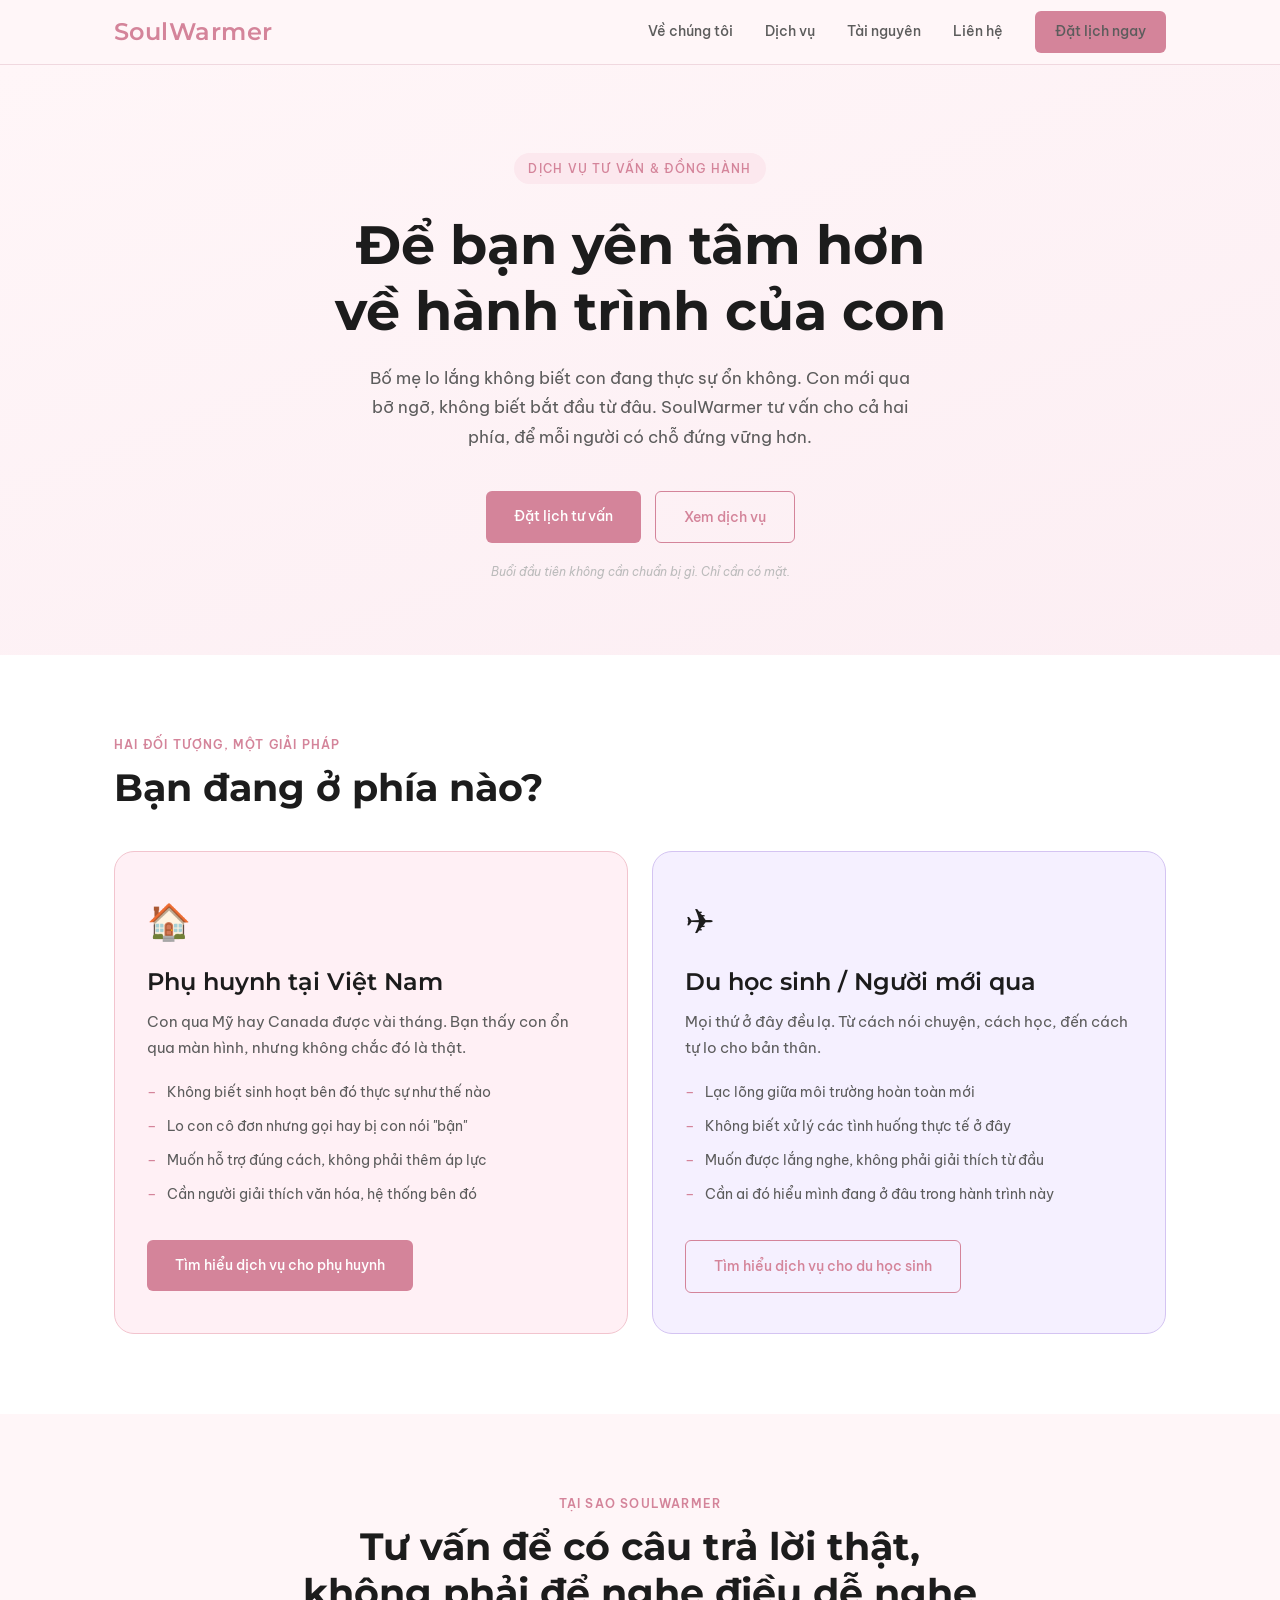
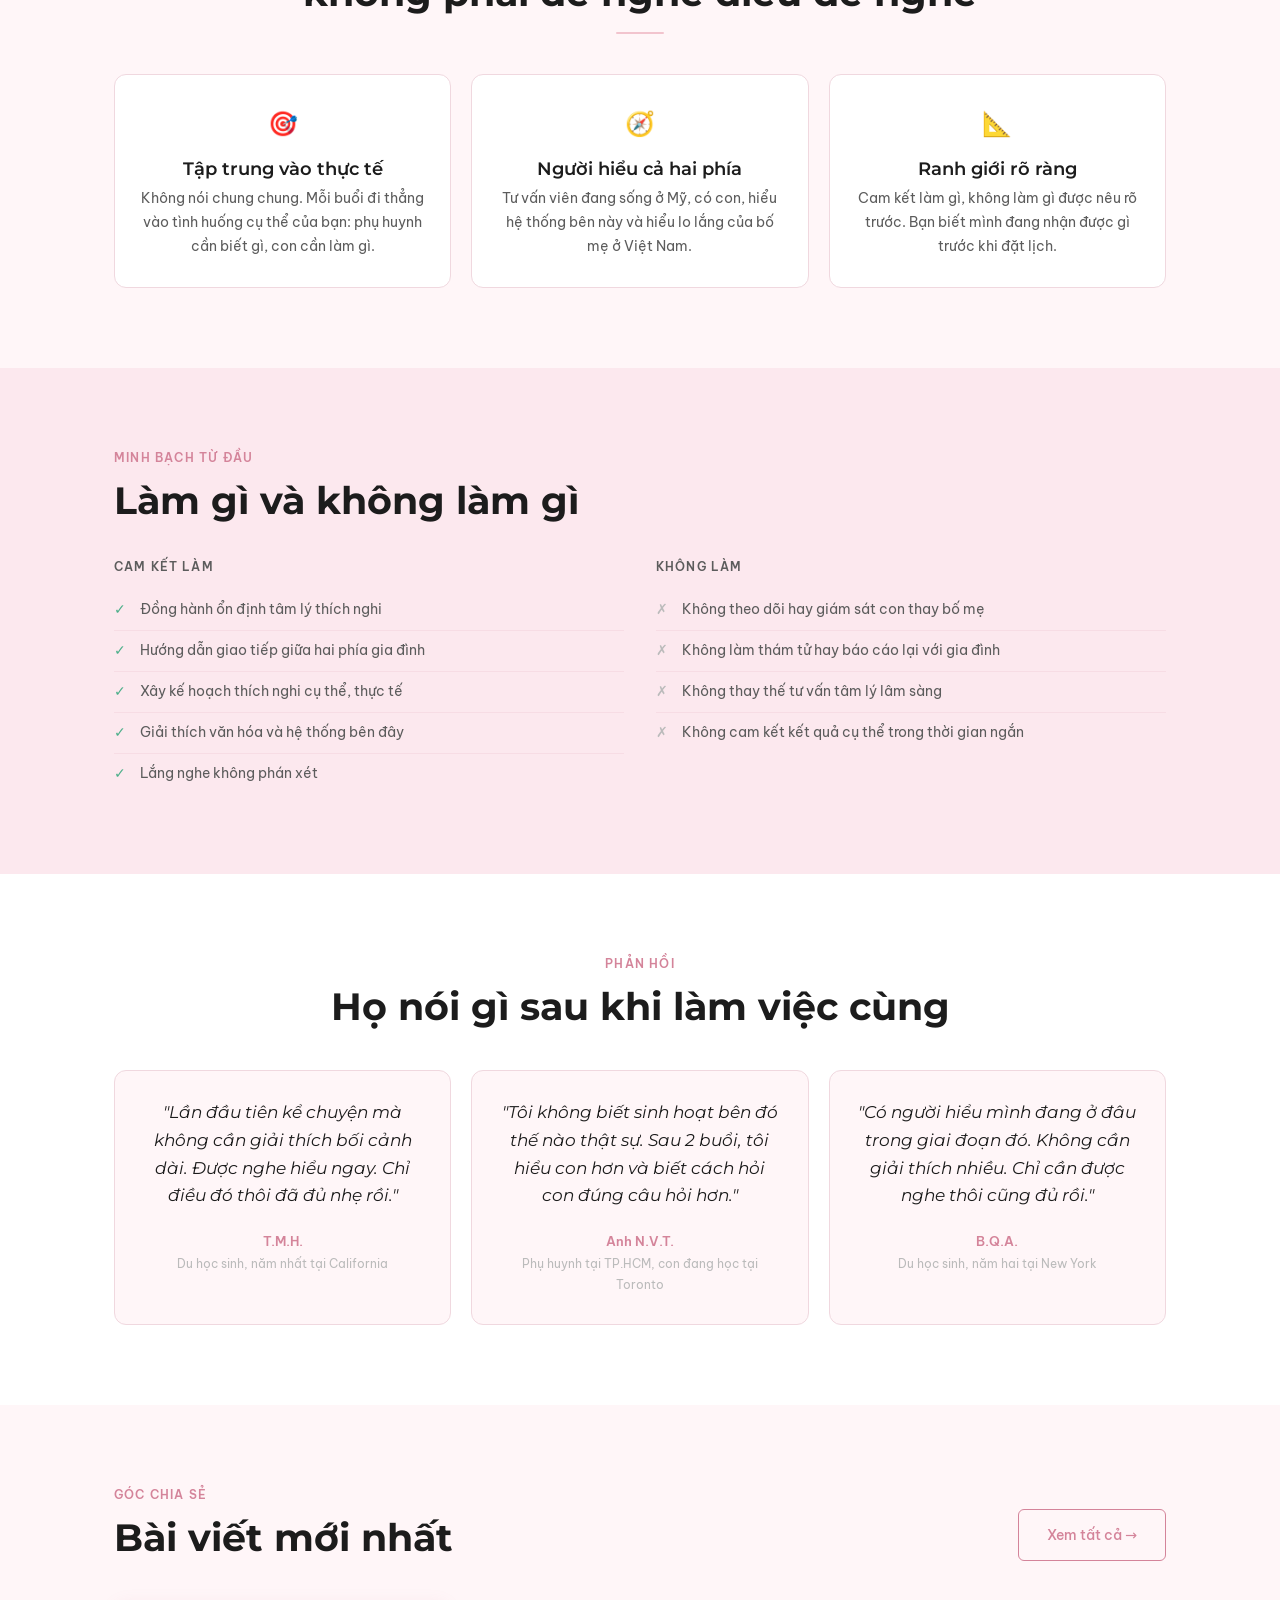
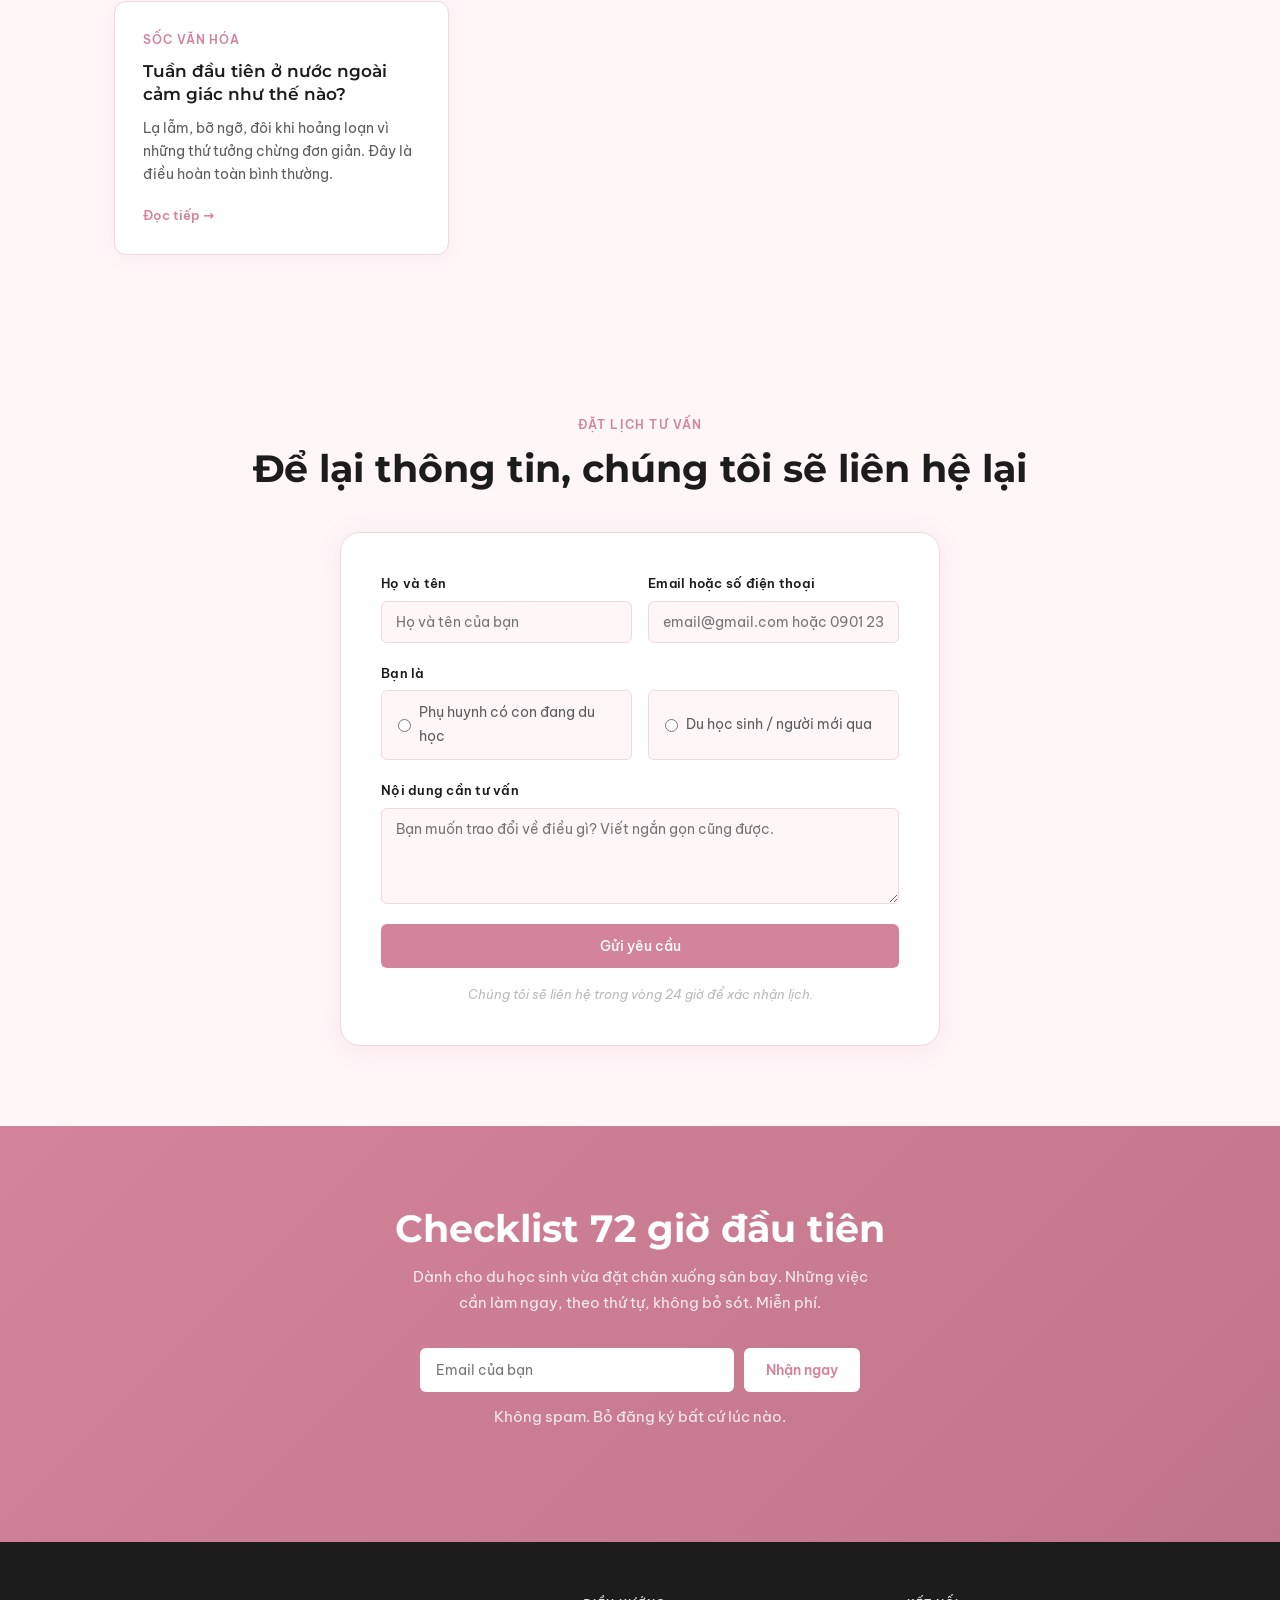
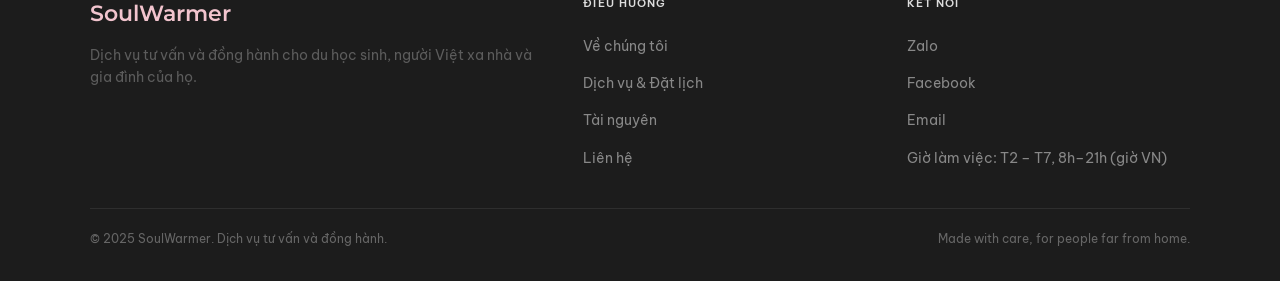
==== index.html @ 6554eed0 "Move latest posts section above booking form" ====
<!DOCTYPE html>
<html lang="vi">
<head>
  <meta charset="UTF-8" />
  <meta name="viewport" content="width=device-width, initial-scale=1.0" />
  <title>SoulWarmer — Góc bình yên cho người xa nhà</title>
  <meta name="description" content="Dịch vụ tư vấn và đồng hành dành cho du học sinh, người Việt xa nhà và gia đình của họ." />
  <link rel="preconnect" href="https://fonts.googleapis.com">
  <link rel="preconnect" href="https://fonts.gstatic.com" crossorigin>
  <link href="https://fonts.googleapis.com/css2?family=Be+Vietnam+Pro:ital,wght@0,400;0,500;0,600;1,400&family=Montserrat:wght@600;700&display=swap" rel="stylesheet">
  <link rel="stylesheet" href="css/style.css" />
  <script src="https://identity.netlify.com/v1/netlify-identity-widget.js"></script>
</head>
<body>

  <!-- ========== NAVIGATION ========== -->
  <header class="nav">
    <div class="nav-inner">
      <a href="index.html" class="nav-logo">SoulWarmer</a>
      <nav class="nav-links">
        <a href="pages/about.html">Về chúng tôi</a>
        <a href="pages/services.html">Dịch vụ</a>
        <a href="pages/content-hub.html">Tài nguyên</a>
        <a href="pages/contact.html">Liên hệ</a>
        <a href="pages/services.html" class="btn btn-primary">Đặt lịch ngay</a>
      </nav>
      <button class="nav-hamburger" id="hamburger" aria-label="Mở menu">
        <span></span><span></span><span></span>
      </button>
    </div>
    <nav class="nav-mobile" id="mobileMenu">
      <a href="pages/about.html">Về chúng tôi</a>
      <a href="pages/services.html">Dịch vụ</a>
      <a href="pages/content-hub.html">Tài nguyên</a>
      <a href="pages/contact.html">Liên hệ</a>
      <a href="pages/services.html" class="btn btn-primary" style="text-align:center">Đặt lịch ngay</a>
    </nav>
  </header>

  <!-- ========== HERO ========== -->
  <section class="hero">
    <span class="hero-tag">Dịch vụ tư vấn & đồng hành</span>
    <h1>Để bạn yên tâm hơn<br/>về hành trình của con</h1>
    <p class="hero-sub">
      Bố mẹ lo lắng không biết con đang thực sự ổn không. Con mới qua bỡ ngỡ, không biết bắt đầu từ đâu.
      SoulWarmer tư vấn cho cả hai phía, để mỗi người có chỗ đứng vững hơn.
    </p>
    <div class="hero-cta">
      <a href="#booking" class="btn btn-primary">Đặt lịch tư vấn</a>
      <a href="pages/services.html" class="btn btn-outline">Xem dịch vụ</a>
    </div>
    <p class="hero-note">Buổi đầu tiên không cần chuẩn bị gì. Chỉ cần có mặt.</p>
  </section>

  <!-- ========== TWO PATHS ========== -->
  <section class="two-paths">
    <div class="container">
      <p class="section-label">Hai đối tượng, một giải pháp</p>
      <h2>Bạn đang ở phía nào?</h2>
      <div class="two-paths-grid">

        <div class="path-card parent">
          <div class="path-icon">🏠</div>
          <h3>Phụ huynh tại Việt Nam</h3>
          <p class="path-desc">Con qua Mỹ hay Canada được vài tháng. Bạn thấy con ổn qua màn hình, nhưng không chắc đó là thật.</p>
          <ul>
            <li>Không biết sinh hoạt bên đó thực sự như thế nào</li>
            <li>Lo con cô đơn nhưng gọi hay bị con nói "bận"</li>
            <li>Muốn hỗ trợ đúng cách, không phải thêm áp lực</li>
            <li>Cần người giải thích văn hóa, hệ thống bên đó</li>
          </ul>
          <a href="pages/services.html?who=parent" class="btn btn-primary">Tìm hiểu dịch vụ cho phụ huynh</a>
        </div>

        <div class="path-card student">
          <div class="path-icon">✈️</div>
          <h3>Du học sinh / Người mới qua</h3>
          <p class="path-desc">Mọi thứ ở đây đều lạ. Từ cách nói chuyện, cách học, đến cách tự lo cho bản thân.</p>
          <ul>
            <li>Lạc lõng giữa môi trường hoàn toàn mới</li>
            <li>Không biết xử lý các tình huống thực tế ở đây</li>
            <li>Muốn được lắng nghe, không phải giải thích từ đầu</li>
            <li>Cần ai đó hiểu mình đang ở đâu trong hành trình này</li>
          </ul>
          <a href="pages/services.html?who=student" class="btn btn-outline">Tìm hiểu dịch vụ cho du học sinh</a>
        </div>

      </div>
    </div>
  </section>

  <!-- ========== WHY SOULWARMER ========== -->
  <section class="why">
    <div class="container section-center">
      <p class="section-label">Tại sao SoulWarmer</p>
      <h2>Tư vấn để có câu trả lời thật,<br/>không phải để nghe điều dễ nghe</h2>
      <div class="divider"></div>
      <div class="why-grid">
        <div class="why-item">
          <div class="why-item-icon">🎯</div>
          <h3>Tập trung vào thực tế</h3>
          <p>Không nói chung chung. Mỗi buổi đi thẳng vào tình huống cụ thể của bạn: phụ huynh cần biết gì, con cần làm gì.</p>
        </div>
        <div class="why-item">
          <div class="why-item-icon">🧭</div>
          <h3>Người hiểu cả hai phía</h3>
          <p>Tư vấn viên đang sống ở Mỹ, có con, hiểu hệ thống bên này và hiểu lo lắng của bố mẹ ở Việt Nam.</p>
        </div>
        <div class="why-item">
          <div class="why-item-icon">📐</div>
          <h3>Ranh giới rõ ràng</h3>
          <p>Cam kết làm gì, không làm gì được nêu rõ trước. Bạn biết mình đang nhận được gì trước khi đặt lịch.</p>
        </div>
      </div>
    </div>
  </section>

  <!-- ========== BOUNDARIES ========== -->
  <section class="boundaries">
    <div class="container">
      <p class="section-label">Minh bạch từ đầu</p>
      <h2>Làm gì và không làm gì</h2>
      <div class="boundaries-grid">
        <div class="boundary-col">
          <h4>Cam kết làm</h4>
          <ul class="boundary-list yes">
            <li>Đồng hành ổn định tâm lý thích nghi</li>
            <li>Hướng dẫn giao tiếp giữa hai phía gia đình</li>
            <li>Xây kế hoạch thích nghi cụ thể, thực tế</li>
            <li>Giải thích văn hóa và hệ thống bên đây</li>
            <li>Lắng nghe không phán xét</li>
          </ul>
        </div>
        <div class="boundary-col">
          <h4>Không làm</h4>
          <ul class="boundary-list no">
            <li>Không theo dõi hay giám sát con thay bố mẹ</li>
            <li>Không làm thám tử hay báo cáo lại với gia đình</li>
            <li>Không thay thế tư vấn tâm lý lâm sàng</li>
            <li>Không cam kết kết quả cụ thể trong thời gian ngắn</li>
          </ul>
        </div>
      </div>
    </div>
  </section>

  <!-- ========== TESTIMONIALS ========== -->
  <section class="testimonials">
    <div class="container section-center">
      <p class="section-label">Phản hồi</p>
      <h2>Họ nói gì sau khi làm việc cùng</h2>
      <div class="testimonials-grid">

        <div class="testimonial-card">
          <p class="testimonial-quote">"Lần đầu tiên kể chuyện mà không cần giải thích bối cảnh dài. Được nghe hiểu ngay. Chỉ điều đó thôi đã đủ nhẹ rồi."</p>
          <p class="testimonial-author">T.M.H.</p>
          <p class="testimonial-role">Du học sinh, năm nhất tại California</p>
        </div>

        <div class="testimonial-card">
          <p class="testimonial-quote">"Tôi không biết sinh hoạt bên đó thế nào thật sự. Sau 2 buổi, tôi hiểu con hơn và biết cách hỏi con đúng câu hỏi hơn."</p>
          <p class="testimonial-author">Anh N.V.T.</p>
          <p class="testimonial-role">Phụ huynh tại TP.HCM, con đang học tại Toronto</p>
        </div>

        <div class="testimonial-card">
          <p class="testimonial-quote">"Có người hiểu mình đang ở đâu trong giai đoạn đó. Không cần giải thích nhiều. Chỉ cần được nghe thôi cũng đủ rồi."</p>
          <p class="testimonial-author">B.Q.A.</p>
          <p class="testimonial-role">Du học sinh, năm hai tại New York</p>
        </div>

      </div>
    </div>
  </section>

  <!-- ========== LATEST POSTS ========== -->
  <section class="latest-posts">
    <div class="container">
      <div class="section-header">
        <div>
          <p class="section-label">Góc chia sẻ</p>
          <h2>Bài viết mới nhất</h2>
        </div>
        <a href="pages/content-hub.html" class="btn btn-outline">Xem tất cả →</a>
      </div>
      <div class="posts-grid-home" id="homePostsGrid">
        <div class="posts-loading">Đang tải...</div>
      </div>
    </div>
  </section>

  <!-- ========== BOOKING ========== -->
  <section class="booking" id="booking">
    <div class="container">
      <div class="booking-header section-center">
        <p class="section-label">Đặt lịch tư vấn</p>
        <h2>Để lại thông tin, chúng tôi sẽ liên hệ lại</h2>
      </div>
      <div class="booking-single">
        <form class="booking-form" id="bookingForm">
          <div class="form-row">
            <div class="form-group">
              <label>Họ và tên</label>
              <input type="text" placeholder="Họ và tên của bạn" required />
            </div>
            <div class="form-group">
              <label>Email hoặc số điện thoại</label>
              <input type="text" placeholder="email@gmail.com hoặc 0901 234 567" required />
            </div>
          </div>
          <div class="form-group">
            <label>Bạn là</label>
            <div class="radio-group">
              <label class="radio-option">
                <input type="radio" name="who" value="parent" required />
                <span>Phụ huynh có con đang du học</span>
              </label>
              <label class="radio-option">
                <input type="radio" name="who" value="student" />
                <span>Du học sinh / người mới qua</span>
              </label>
            </div>
          </div>
          <div class="form-group">
            <label>Nội dung cần tư vấn</label>
            <textarea placeholder="Bạn muốn trao đổi về điều gì? Viết ngắn gọn cũng được." rows="4" required></textarea>
          </div>
          <button type="submit" class="btn btn-primary" style="width:100%">Gửi yêu cầu</button>
        </form>
        <p class="booking-note">Chúng tôi sẽ liên hệ trong vòng 24 giờ để xác nhận lịch.</p>
      </div>
    </div>
  </section>

  <!-- ========== LEAD MAGNET ========== -->
  <section class="lead-magnet">
    <div class="container">
      <h2>Checklist 72 giờ đầu tiên</h2>
      <p>Dành cho du học sinh vừa đặt chân xuống sân bay. Những việc cần làm ngay, theo thứ tự, không bỏ sót. Miễn phí.</p>
      <form class="lead-form" id="leadForm">
        <input type="email" placeholder="Email của bạn" required aria-label="Email" />
        <button type="submit">Nhận ngay</button>
      </form>
      <p class="lead-note">Không spam. Bỏ đăng ký bất cứ lúc nào.</p>
    </div>
  </section>

  <!-- ========== FOOTER ========== -->
  <footer class="footer">
    <div class="footer-inner">
      <div class="footer-brand">
        <span class="footer-logo">SoulWarmer</span>
        <p>Dịch vụ tư vấn và đồng hành cho du học sinh, người Việt xa nhà và gia đình của họ.</p>
      </div>
      <div class="footer-col">
        <h5>Điều hướng</h5>
        <ul>
          <li><a href="pages/about.html">Về chúng tôi</a></li>
          <li><a href="pages/services.html">Dịch vụ & Đặt lịch</a></li>
          <li><a href="pages/content-hub.html">Tài nguyên</a></li>
          <li><a href="pages/contact.html">Liên hệ</a></li>
        </ul>
      </div>
      <div class="footer-col">
        <h5>Kết nối</h5>
        <ul>
          <li><a href="#">Zalo</a></li>
          <li><a href="#">Facebook</a></li>
          <li><a href="#">Email</a></li>
          <li><a href="#">Giờ làm việc: T2 – T7, 8h–21h (giờ VN)</a></li>
        </ul>
      </div>
    </div>
    <div class="footer-bottom">
      <span>© 2025 SoulWarmer. Dịch vụ tư vấn và đồng hành.</span>
      <span>Made with care, for people far from home.</span>
    </div>
  </footer>

  <script src="js/main.js"></script>
  <script>
    const categoryLabels = {
      'soc-van-hoa': 'Sốc văn hóa',
      'ngon-ngu-ket-noi': 'Ngôn ngữ kết nối',
      'ban-do-thich-nghi': 'Bản đồ thích nghi',
      'quan-tri-noi-lo': 'Quản trị nỗi lo',
      'tinh-huong-kho': 'Tình huống khó'
    };
    fetch('data/posts.json')
      .then(r => r.json())
      .then(posts => {
        const grid = document.getElementById('homePostsGrid');
        const latest = posts.slice(0, 3);
        if (!latest.length) { grid.innerHTML = '<p class="posts-loading">Chưa có bài viết.</p>'; return; }
        grid.innerHTML = latest.map(p => `
          <div class="post-card-home fade-up">
            <span class="tag">${categoryLabels[p.category] || ''}</span>
            <div class="title">${p.title}</div>
            <div class="summary">${p.summary || ''}</div>
            <a href="post.html?slug=${p.slug}" class="read-more">Đọc tiếp →</a>
          </div>`).join('');
        document.querySelectorAll('.post-card-home').forEach(el => observer.observe(el));
      })
      .catch(() => {});
  </script>
  <script>
    if (window.netlifyIdentity) {
      window.netlifyIdentity.on("init", function(user) {
        if (!user) {
          window.netlifyIdentity.on("login", function() {
            document.location.href = "/admin/";
          });
        }
      });
    }
  </script>
</body>
</html>
---- css/style.css ----
/* ============================================
   SOULWARMER — Design System
   ============================================ */

@import url('https://fonts.googleapis.com/css2?family=Be+Vietnam+Pro:ital,wght@0,400;0,500;0,600;1,400&family=Montserrat:wght@600;700&display=swap');

/* --- Variables --- */
:root {
  --color-bg:        #FFF6F8;
  --color-bg-card:   #FFFFFF;
  --color-rose:      #D4849A;
  --color-rose-light:#F2C4CE;
  --color-rose-pale: #FCE8EE;
  --color-text:      #1C1C1C;
  --color-text-soft: #5C5C5C;
  --color-border:    #F0D8DF;
  --color-white:     #FFFFFF;

  --font-heading: 'Montserrat', system-ui, sans-serif;
  --font-body:    'Be Vietnam Pro', system-ui, sans-serif;

  --radius-sm:  6px;
  --radius-md:  12px;
  --radius-lg:  20px;

  --shadow-soft: 0 2px 16px rgba(212, 132, 154, 0.10);
  --shadow-card: 0 4px 24px rgba(212, 132, 154, 0.13);

  --max-width: 1100px;
  --section-pad: 80px 24px;
}

/* --- Reset --- */
*, *::before, *::after { box-sizing: border-box; margin: 0; padding: 0; }
html { scroll-behavior: smooth; }
body {
  font-family: var(--font-body);
  font-size: 16px;
  line-height: 1.7;
  color: var(--color-text);
  background: var(--color-bg);
  -webkit-font-smoothing: antialiased;
}
img { max-width: 100%; display: block; }
a { color: inherit; text-decoration: none; }
ul { list-style: none; }

/* --- Typography --- */
h1, h2, h3, h4 {
  font-family: var(--font-heading);
  line-height: 1.2;
  font-weight: 700;
}
h1 { font-size: clamp(2.2rem, 5vw, 3.4rem); }
h2 { font-size: clamp(1.7rem, 3.5vw, 2.4rem); }
h3 { font-size: clamp(1.15rem, 2.5vw, 1.5rem); font-weight: 600; }
p  { color: var(--color-text-soft); }

/* --- Layout --- */
.container {
  max-width: var(--max-width);
  margin: 0 auto;
  padding: 0 24px;
}
.section { padding: var(--section-pad); }
.section-center { text-align: center; }

/* --- Buttons --- */
.btn {
  display: inline-block;
  padding: 13px 28px;
  border-radius: var(--radius-sm);
  font-family: var(--font-body);
  font-size: 0.9rem;
  font-weight: 500;
  cursor: pointer;
  transition: transform 0.18s ease, box-shadow 0.18s ease;
  border: none;
}
.btn:hover { transform: translateY(-2px); box-shadow: var(--shadow-card); }

.btn-primary {
  background: var(--color-rose);
  color: var(--color-white);
}
.btn-primary:hover { background: #c0748a; }

.btn-outline {
  background: transparent;
  color: var(--color-rose);
  border: 1.5px solid var(--color-rose);
}
.btn-outline:hover { background: var(--color-rose-pale); }

/* --- Cards --- */
.card {
  background: var(--color-bg-card);
  border: 1px solid var(--color-border);
  border-radius: var(--radius-md);
  padding: 32px;
  box-shadow: var(--shadow-soft);
}

/* --- Divider --- */
.divider {
  width: 48px;
  height: 2px;
  background: var(--color-rose-light);
  margin: 16px auto;
  border-radius: 2px;
}
.divider-left { margin-left: 0; }

/* ============================================
   NAVIGATION
   ============================================ */
.nav {
  position: sticky;
  top: 0;
  z-index: 100;
  background: rgba(255, 246, 248, 0.92);
  backdrop-filter: blur(10px);
  border-bottom: 1px solid var(--color-border);
}
.nav-inner {
  max-width: var(--max-width);
  margin: 0 auto;
  padding: 0 24px;
  height: 64px;
  display: flex;
  align-items: center;
  justify-content: space-between;
}
.nav-logo {
  font-family: var(--font-heading);
  font-size: 1.5rem;
  font-weight: 600;
  color: var(--color-rose);
  letter-spacing: 0.02em;
}

.nav-links {
  display: flex;
  gap: 32px;
  align-items: center;
}
.nav-links a {
  font-size: 0.875rem;
  font-weight: 500;
  color: var(--color-text-soft);
  transition: color 0.15s;
}
.nav-links a:hover { color: var(--color-rose); }
.nav-links .btn { padding: 9px 20px; font-size: 0.85rem; }

.nav-hamburger {
  display: none;
  flex-direction: column;
  gap: 5px;
  cursor: pointer;
  background: none;
  border: none;
  padding: 4px;
}
.nav-hamburger span {
  display: block;
  width: 22px;
  height: 2px;
  background: var(--color-text);
  border-radius: 2px;
  transition: transform 0.2s, opacity 0.2s;
}

.nav-mobile {
  display: none;
  flex-direction: column;
  padding: 16px 24px 20px;
  border-top: 1px solid var(--color-border);
  gap: 16px;
  background: var(--color-bg);
}
.nav-mobile.open { display: flex; }
.nav-mobile a {
  font-size: 1rem;
  font-weight: 500;
  color: var(--color-text-soft);
  padding: 6px 0;
}
.nav-mobile a:hover { color: var(--color-rose); }

/* ============================================
   HERO
   ============================================ */
.hero {
  padding: 88px 24px 72px;
  text-align: center;
  background: linear-gradient(160deg, #FFF6F8 0%, #FCEEF3 100%);
}
.hero-tag {
  display: inline-block;
  font-size: 0.78rem;
  font-weight: 500;
  letter-spacing: 0.1em;
  text-transform: uppercase;
  color: var(--color-rose);
  background: var(--color-rose-pale);
  padding: 5px 14px;
  border-radius: 20px;
  margin-bottom: 28px;
}
.hero h1 {
  max-width: 720px;
  margin: 0 auto 20px;
  color: var(--color-text);
}
.hero-sub {
  font-size: 1.05rem;
  max-width: 560px;
  margin: 0 auto 40px;
  color: var(--color-text-soft);
  line-height: 1.75;
}
.hero-cta {
  display: flex;
  gap: 14px;
  justify-content: center;
  flex-wrap: wrap;
}
.hero-note {
  margin-top: 18px;
  font-size: 0.78rem;
  color: #bbb;
  font-style: italic;
}

/* ============================================
   TWO PATHS
   ============================================ */
.two-paths { background: var(--color-white); padding: var(--section-pad); }
.section-label {
  font-size: 0.75rem;
  font-weight: 600;
  letter-spacing: 0.1em;
  text-transform: uppercase;
  color: var(--color-rose);
  margin-bottom: 10px;
}
.two-paths-grid {
  display: grid;
  grid-template-columns: 1fr 1fr;
  gap: 24px;
  margin-top: 40px;
}
.path-card {
  border-radius: var(--radius-lg);
  padding: 40px 32px;
}
.path-card.parent {
  background: #FFF0F5;
  border: 1px solid #F2C4CE;
}
.path-card.student {
  background: #F5F0FF;
  border: 1px solid #D4C4F2;
}
.path-icon { font-size: 2.2rem; margin-bottom: 16px; }
.path-card h3 { margin-bottom: 12px; color: var(--color-text); }
.path-card .path-desc { font-size: 0.95rem; margin-bottom: 4px; color: var(--color-text-soft); }
.path-card ul { margin: 16px 0 28px; }
.path-card ul li {
  font-size: 0.88rem;
  color: var(--color-text-soft);
  padding: 5px 0 5px 20px;
  position: relative;
}
.path-card ul li::before {
  content: "–";
  position: absolute;
  left: 0;
  color: var(--color-rose);
}

/* ============================================
   WHY SOULWARMER
   ============================================ */
.why { background: var(--color-bg); padding: var(--section-pad); }
.why-grid {
  display: grid;
  grid-template-columns: repeat(3, 1fr);
  gap: 20px;
  margin-top: 40px;
}
.why-item {
  padding: 28px 24px;
  border-radius: var(--radius-md);
  border: 1px solid var(--color-border);
  background: var(--color-bg-card);
}
.why-item-icon { font-size: 1.5rem; margin-bottom: 14px; }
.why-item h3 { font-size: 1.1rem; margin-bottom: 8px; }
.why-item p { font-size: 0.88rem; }

/* ============================================
   BOUNDARIES
   ============================================ */
.boundaries { background: var(--color-rose-pale); padding: var(--section-pad); }
.boundaries-grid {
  display: grid;
  grid-template-columns: 1fr 1fr;
  gap: 32px;
  margin-top: 36px;
}
.boundary-col h4 {
  font-family: var(--font-body);
  font-size: 0.72rem;
  font-weight: 600;
  letter-spacing: 0.1em;
  text-transform: uppercase;
  color: var(--color-text-soft);
  margin-bottom: 16px;
}
.boundary-list li {
  font-size: 0.88rem;
  color: var(--color-text-soft);
  padding: 8px 0 8px 26px;
  position: relative;
  border-bottom: 1px solid rgba(212, 132, 154, 0.12);
}
.boundary-list li:last-child { border-bottom: none; }
.boundary-list.yes li::before {
  content: "✓";
  position: absolute;
  left: 0;
  color: #4caf8a;
  font-weight: 700;
}
.boundary-list.no li::before {
  content: "✗";
  position: absolute;
  left: 0;
  color: #bbb;
}

/* ============================================
   TESTIMONIALS
   ============================================ */
.testimonials { background: var(--color-white); padding: var(--section-pad); }
.testimonials-grid {
  display: grid;
  grid-template-columns: repeat(3, 1fr);
  gap: 20px;
  margin-top: 40px;
}
.testimonial-card {
  background: var(--color-bg);
  border: 1px solid var(--color-border);
  border-radius: var(--radius-md);
  padding: 28px;
}
.testimonial-quote {
  font-family: var(--font-heading);
  font-size: 1.05rem;
  font-style: italic;
  color: var(--color-text);
  line-height: 1.65;
  margin-bottom: 20px;
}
.testimonial-author { font-size: 0.82rem; font-weight: 600; color: var(--color-rose); }
.testimonial-role { font-size: 0.76rem; color: #bbb; margin-top: 2px; }

/* ============================================
   BOOKING
   ============================================ */
.booking { background: var(--color-bg); padding: var(--section-pad); }
.booking-header { margin-bottom: 40px; }

.booking-single {
  max-width: 600px;
  margin: 0 auto;
  background: var(--color-bg-card);
  border: 1px solid var(--color-border);
  border-radius: var(--radius-lg);
  padding: 40px;
  box-shadow: var(--shadow-card);
}

.booking-form { display: flex; flex-direction: column; gap: 20px; }

.form-row {
  display: grid;
  grid-template-columns: 1fr 1fr;
  gap: 16px;
}
.form-group { display: flex; flex-direction: column; gap: 6px; }
.form-group > label {
  font-size: 0.8rem;
  font-weight: 600;
  color: var(--color-text);
  letter-spacing: 0.02em;
}
.form-group input,
.form-group textarea {
  padding: 11px 14px;
  border: 1.5px solid var(--color-border);
  border-radius: var(--radius-sm);
  font-family: var(--font-body);
  font-size: 0.9rem;
  color: var(--color-text);
  background: var(--color-bg);
  transition: border-color 0.15s;
  outline: none;
}
.form-group input:focus,
.form-group textarea:focus { border-color: var(--color-rose); background: white; }
.form-group textarea { resize: vertical; }

.radio-group { display: flex; gap: 16px; flex-wrap: wrap; }
.radio-option {
  display: flex;
  align-items: center;
  gap: 8px;
  cursor: pointer;
  padding: 10px 16px;
  border: 1.5px solid var(--color-border);
  border-radius: var(--radius-sm);
  background: var(--color-bg);
  font-size: 0.875rem;
  color: var(--color-text-soft);
  transition: border-color 0.15s, background 0.15s;
  flex: 1;
  min-width: 160px;
}
.radio-option:has(input:checked) {
  border-color: var(--color-rose);
  background: var(--color-rose-pale);
  color: var(--color-text);
}
.radio-option input[type="radio"] { accent-color: var(--color-rose); }

.booking-note {
  text-align: center;
  font-size: 0.8rem;
  color: #bbb;
  margin-top: 16px;
  font-style: italic;
}

@media (max-width: 640px) {
  .booking-single { padding: 28px 20px; }
  .form-row { grid-template-columns: 1fr; }
  .radio-group { flex-direction: column; }
  .radio-option { min-width: unset; }
}

/* ============================================
   LATEST POSTS (homepage)
   ============================================ */
.latest-posts { padding: var(--section-pad); background: var(--color-bg); }

.section-header {
  display: flex;
  justify-content: space-between;
  align-items: flex-end;
  margin-bottom: 40px;
  flex-wrap: wrap;
  gap: 16px;
}

.posts-grid-home {
  display: grid;
  grid-template-columns: repeat(3, 1fr);
  gap: 24px;
}

.post-card-home {
  background: white;
  border: 1px solid var(--color-border);
  border-radius: var(--radius-md);
  padding: 28px;
  box-shadow: var(--shadow-soft);
  transition: transform 0.18s ease, box-shadow 0.18s ease;
  display: flex;
  flex-direction: column;
  gap: 10px;
}
.post-card-home:hover { transform: translateY(-3px); box-shadow: var(--shadow-card); }
.post-card-home .tag { font-size: 0.72rem; font-weight: 600; letter-spacing: 0.08em; text-transform: uppercase; color: var(--color-rose); }
.post-card-home .title { font-family: var(--font-heading); font-size: 1.05rem; font-weight: 600; color: var(--color-text); line-height: 1.4; }
.post-card-home .summary { font-size: 0.875rem; color: var(--color-text-soft); line-height: 1.65; flex: 1; }
.post-card-home .read-more { font-size: 0.82rem; font-weight: 600; color: var(--color-rose); margin-top: 8px; }
.post-card-home .read-more:hover { text-decoration: underline; }
.posts-loading { color: var(--color-text-soft); font-size: 0.9rem; }

@media (max-width: 900px) { .posts-grid-home { grid-template-columns: 1fr 1fr; } }
@media (max-width: 600px) { .posts-grid-home { grid-template-columns: 1fr; } .section-header { flex-direction: column; align-items: flex-start; } }

/* ============================================
   LEAD MAGNET
   ============================================ */
.lead-magnet {
  background: linear-gradient(135deg, var(--color-rose) 0%, #c0748a 100%);
  color: white;
  text-align: center;
  padding: var(--section-pad);
}
.lead-magnet h2 { color: white; }
.lead-magnet p { color: rgba(255,255,255,0.85); max-width: 460px; margin: 12px auto 32px; font-size: 0.95rem; }
.lead-form {
  display: flex;
  gap: 10px;
  justify-content: center;
  max-width: 440px;
  margin: 0 auto;
  flex-wrap: wrap;
}
.lead-form input {
  flex: 1;
  min-width: 210px;
  padding: 13px 16px;
  border-radius: var(--radius-sm);
  border: none;
  font-size: 0.9rem;
  font-family: var(--font-body);
  outline: none;
  color: var(--color-text);
}
.lead-form button {
  background: white;
  color: var(--color-rose);
  font-weight: 600;
  padding: 13px 22px;
  border-radius: var(--radius-sm);
  border: none;
  cursor: pointer;
  font-size: 0.9rem;
  font-family: var(--font-body);
  transition: opacity 0.15s;
  white-space: nowrap;
}
.lead-form button:hover { opacity: 0.9; }
.lead-note { font-size: 0.76rem; color: rgba(255,255,255,0.6); margin-top: 12px; }

/* ============================================
   FOOTER
   ============================================ */
.footer {
  background: #1C1C1C;
  color: #888;
  padding: 52px 24px 32px;
}
.footer-inner {
  max-width: var(--max-width);
  margin: 0 auto;
  display: grid;
  grid-template-columns: 1.6fr 1fr 1fr;
  gap: 40px;
}
.footer-logo {
  font-family: var(--font-heading);
  font-size: 1.4rem;
  font-weight: 600;
  color: var(--color-rose-light);
  display: block;
  margin-bottom: 12px;
}
.footer-brand p { font-size: 0.85rem; line-height: 1.65; }
.footer-col h5 {
  font-family: var(--font-body);
  font-size: 0.7rem;
  font-weight: 600;
  letter-spacing: 0.1em;
  text-transform: uppercase;
  color: #ddd;
  margin-bottom: 14px;
}
.footer-col ul li { padding: 5px 0; }
.footer-col ul li a { font-size: 0.85rem; color: #888; transition: color 0.15s; }
.footer-col ul li a:hover { color: var(--color-rose-light); }
.footer-bottom {
  max-width: var(--max-width);
  margin: 32px auto 0;
  padding-top: 20px;
  border-top: 1px solid #2e2e2e;
  display: flex;
  justify-content: space-between;
  align-items: center;
  font-size: 0.76rem;
  color: #666;
}

/* ============================================
   SCROLL ANIMATIONS
   ============================================ */
.fade-up {
  opacity: 0;
  transform: translateY(28px);
  transition: opacity 0.6s ease, transform 0.6s ease;
}
.fade-up.visible {
  opacity: 1;
  transform: translateY(0);
}
.fade-up:nth-child(2) { transition-delay: 0.1s; }
.fade-up:nth-child(3) { transition-delay: 0.2s; }
.fade-up:nth-child(4) { transition-delay: 0.3s; }

/* ============================================
   RESPONSIVE
   ============================================ */
@media (max-width: 900px) {
  .why-grid { grid-template-columns: 1fr 1fr; }
  .testimonials-grid { grid-template-columns: 1fr 1fr; }
  .footer-inner { grid-template-columns: 1fr 1fr; }
}

@media (max-width: 640px) {
  .nav-links { display: none; }
  .nav-hamburger { display: flex; }

  .two-paths-grid,
  .why-grid,
  .boundaries-grid,
  .testimonials-grid,
  .footer-inner {
    grid-template-columns: 1fr;
  }

  .hero { padding: 60px 20px 50px; }
  .section, .two-paths, .why, .boundaries, .testimonials { padding: 56px 20px; }
  .footer-bottom { flex-direction: column; gap: 8px; text-align: center; }
}

@media (max-width: 420px) {
  .hero-cta { flex-direction: column; align-items: center; }
  .hero-cta .btn { width: 100%; max-width: 280px; text-align: center; }
}
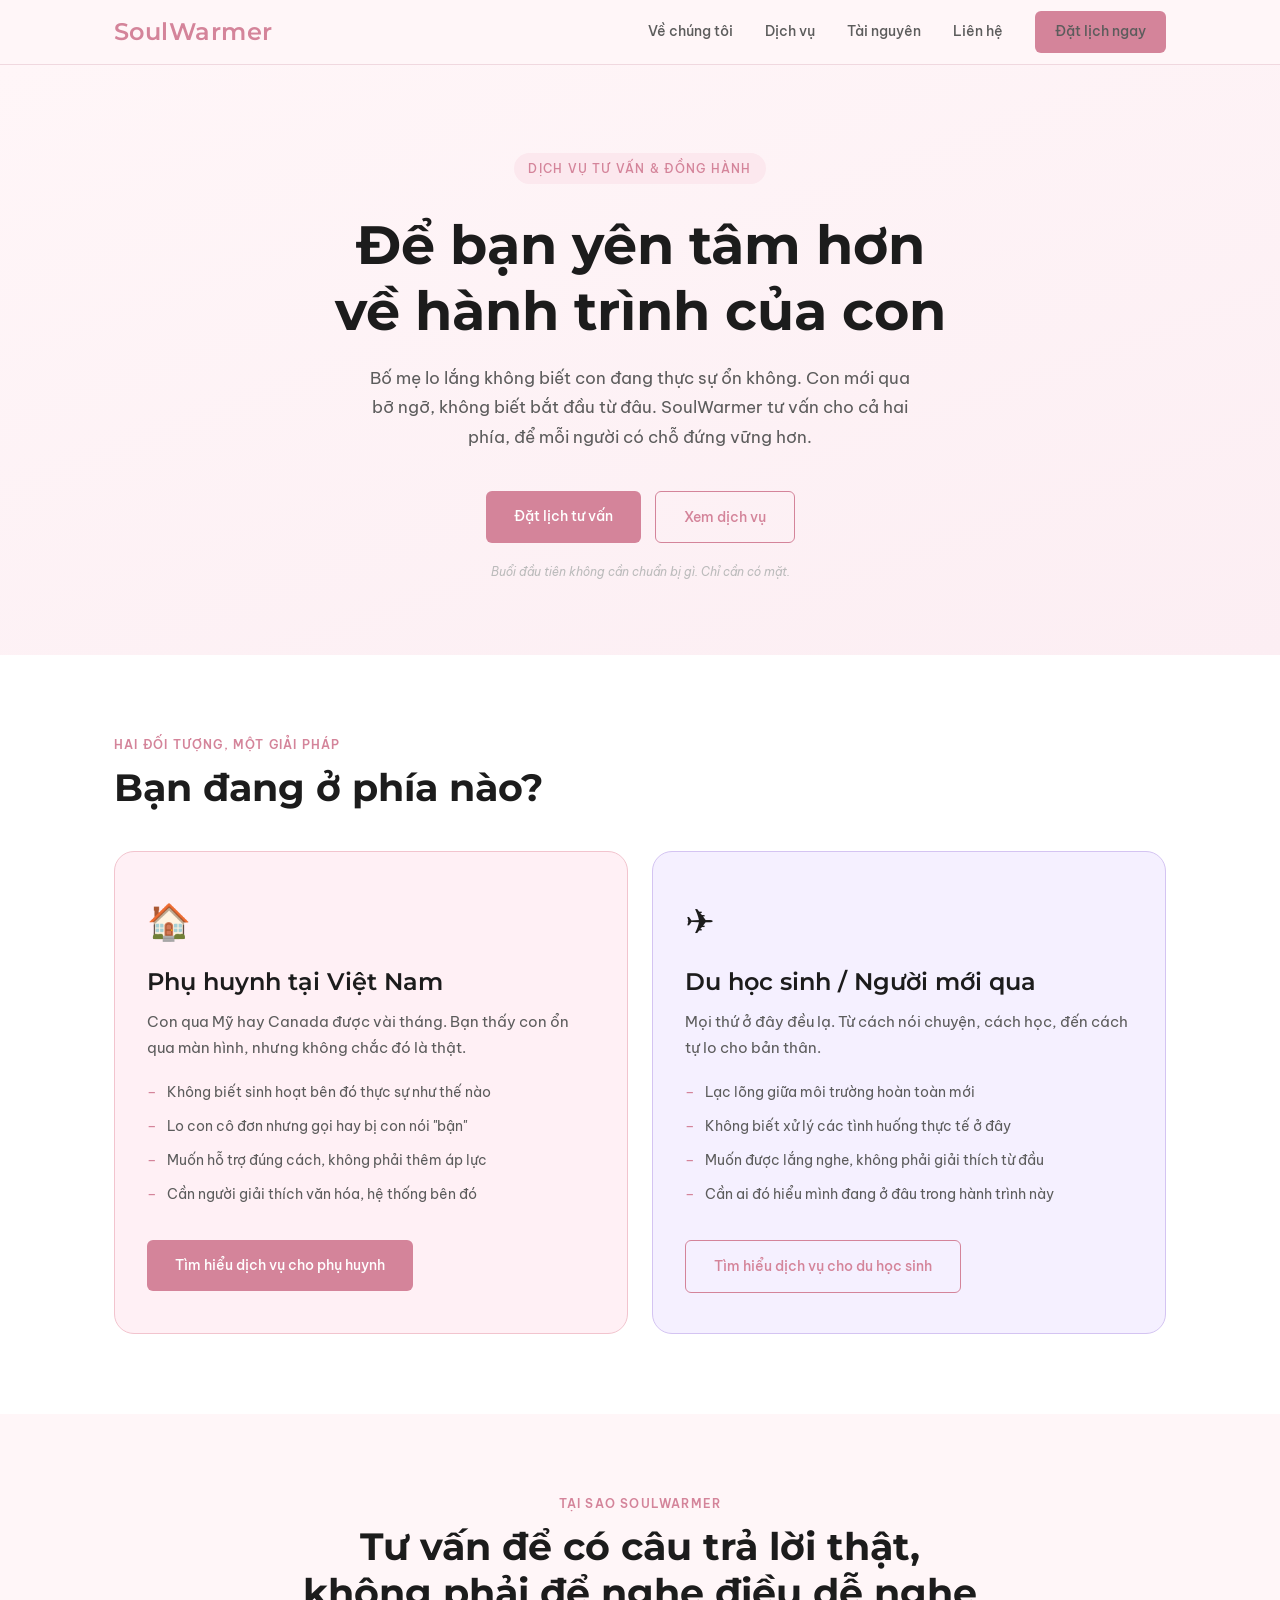
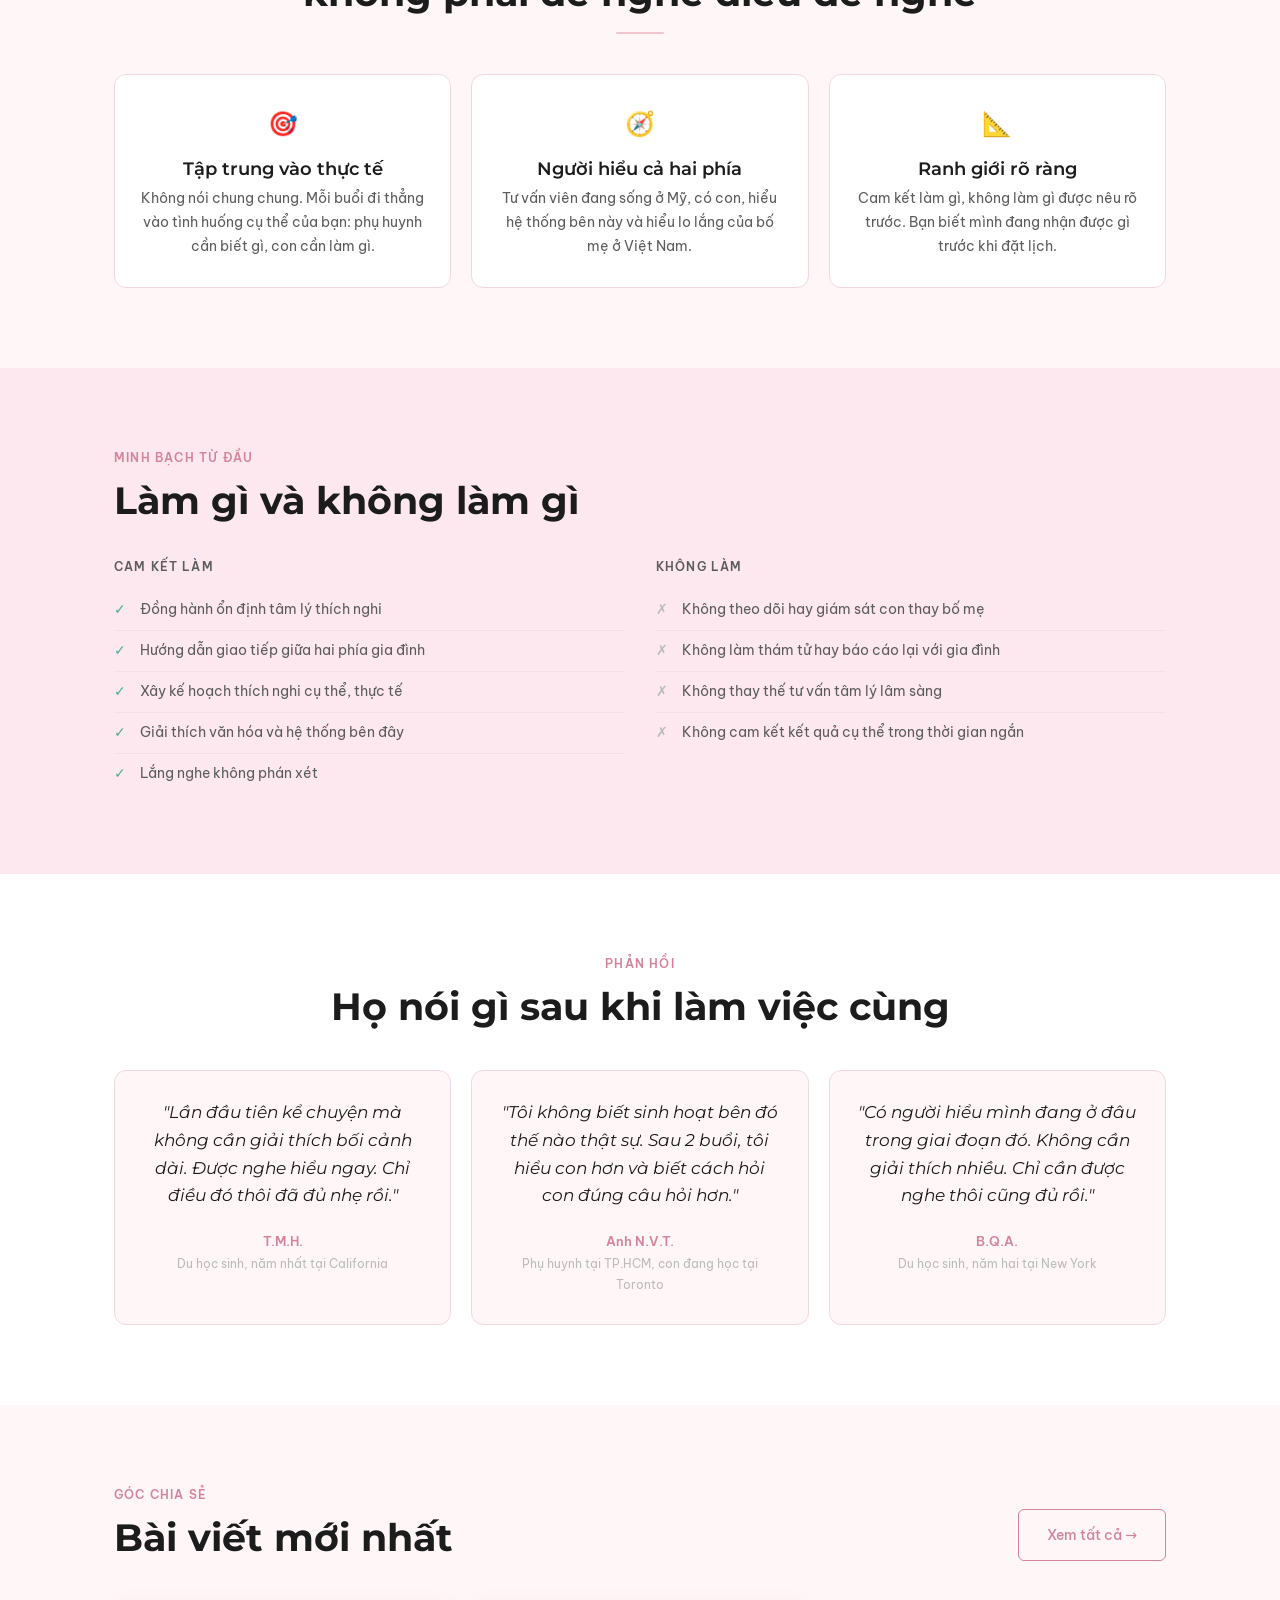
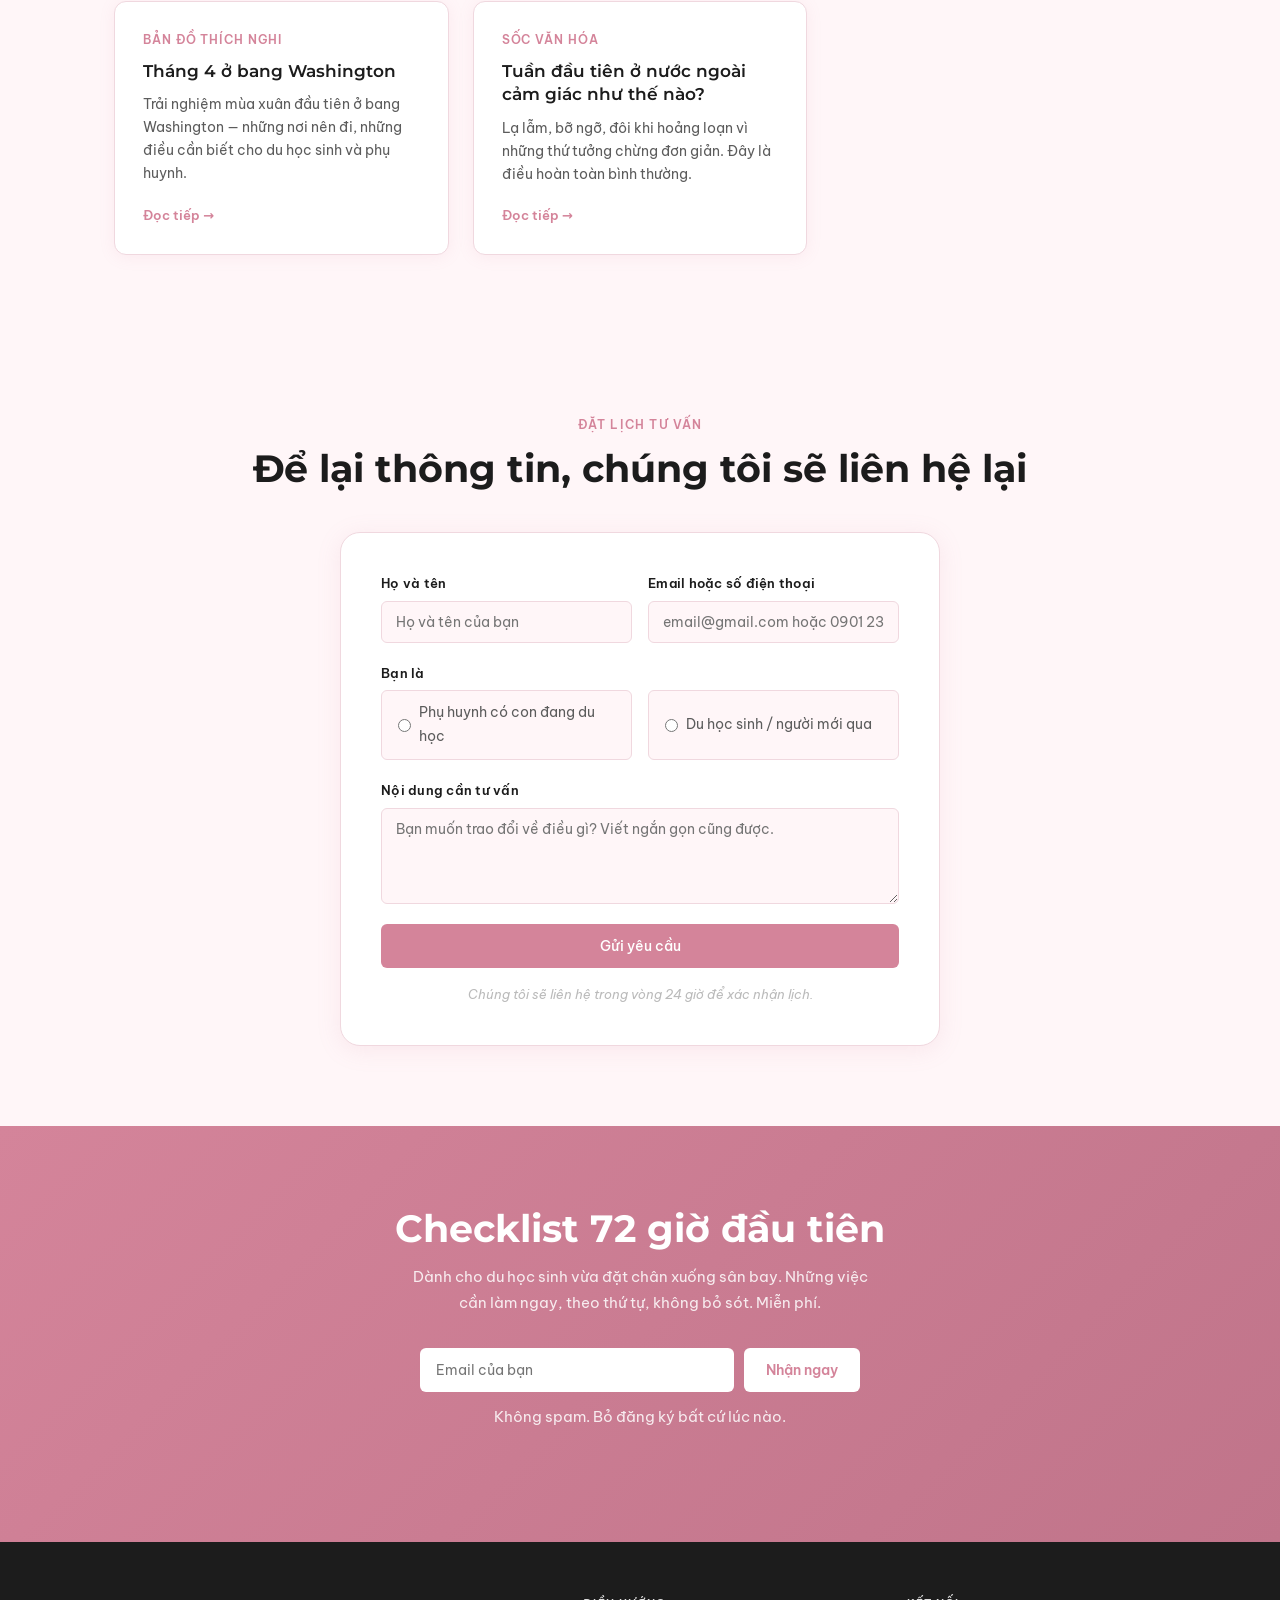
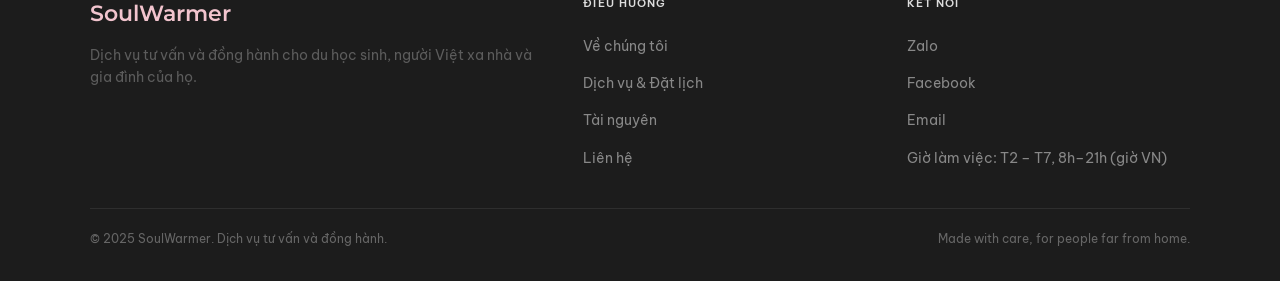
==== commit 05437aed: "Fix fade-up for dynamic content, add new post to posts.json" ====
--- a/index.html
+++ b/index.html
@@ -299,7 +299,7 @@
             <div class="summary">${p.summary || ''}</div>
             <a href="post.html?slug=${p.slug}" class="read-more">Đọc tiếp →</a>
           </div>`).join('');
-        document.querySelectorAll('.post-card-home').forEach(el => observer.observe(el));
+        if (window.observeFadeUp) window.observeFadeUp();
       })
       .catch(() => {});
   </script>
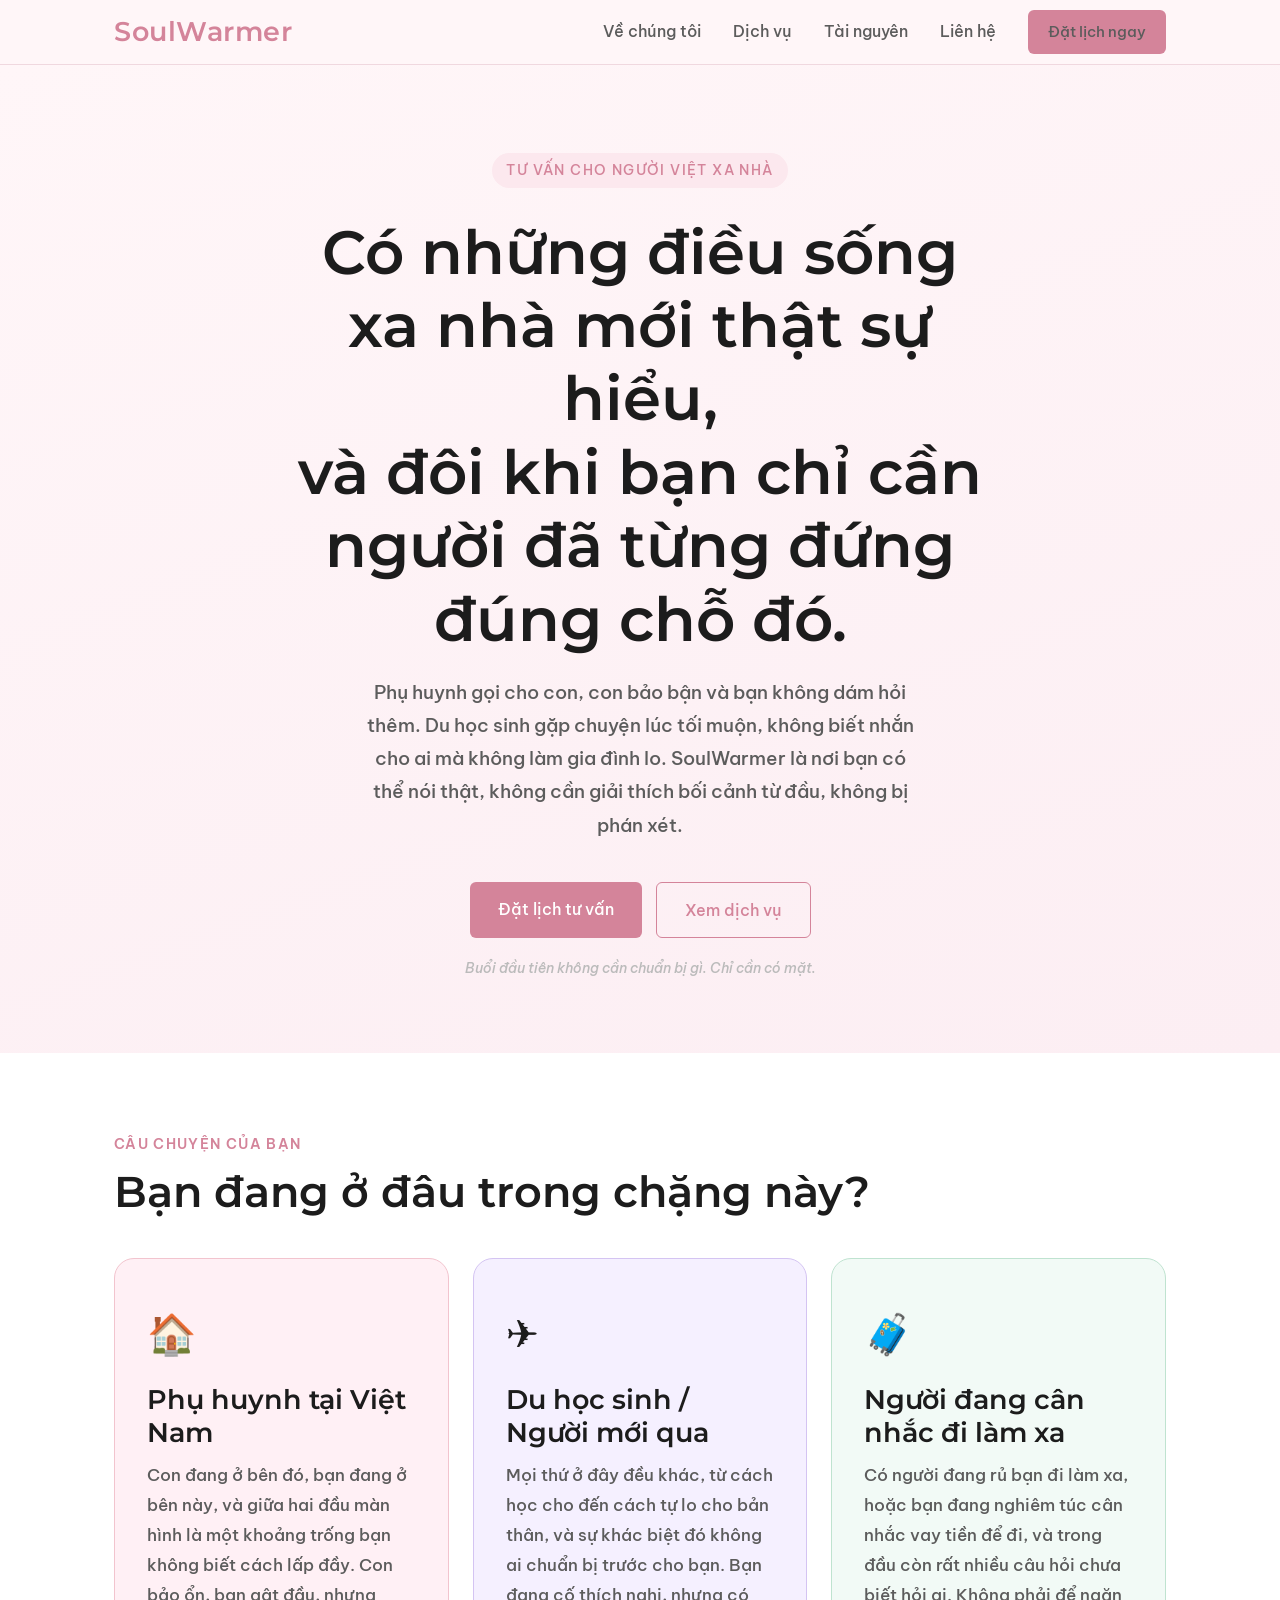
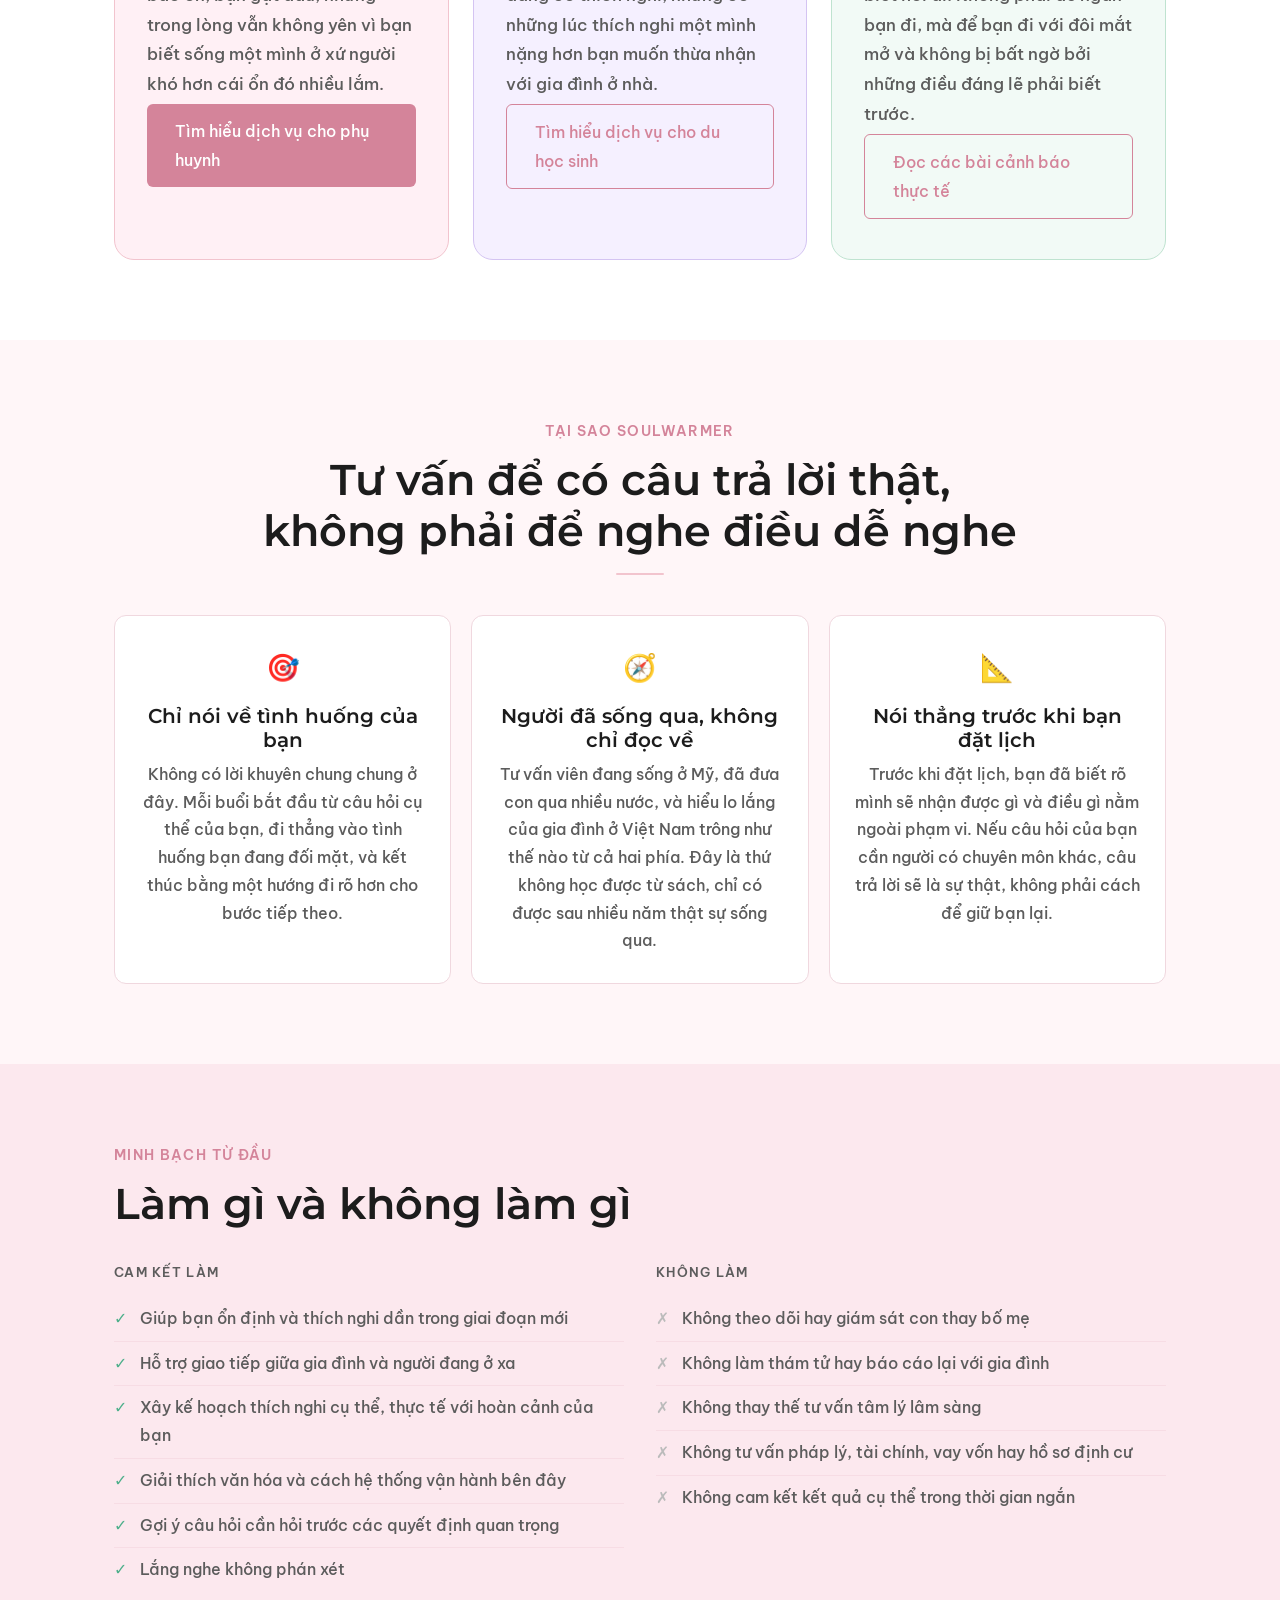
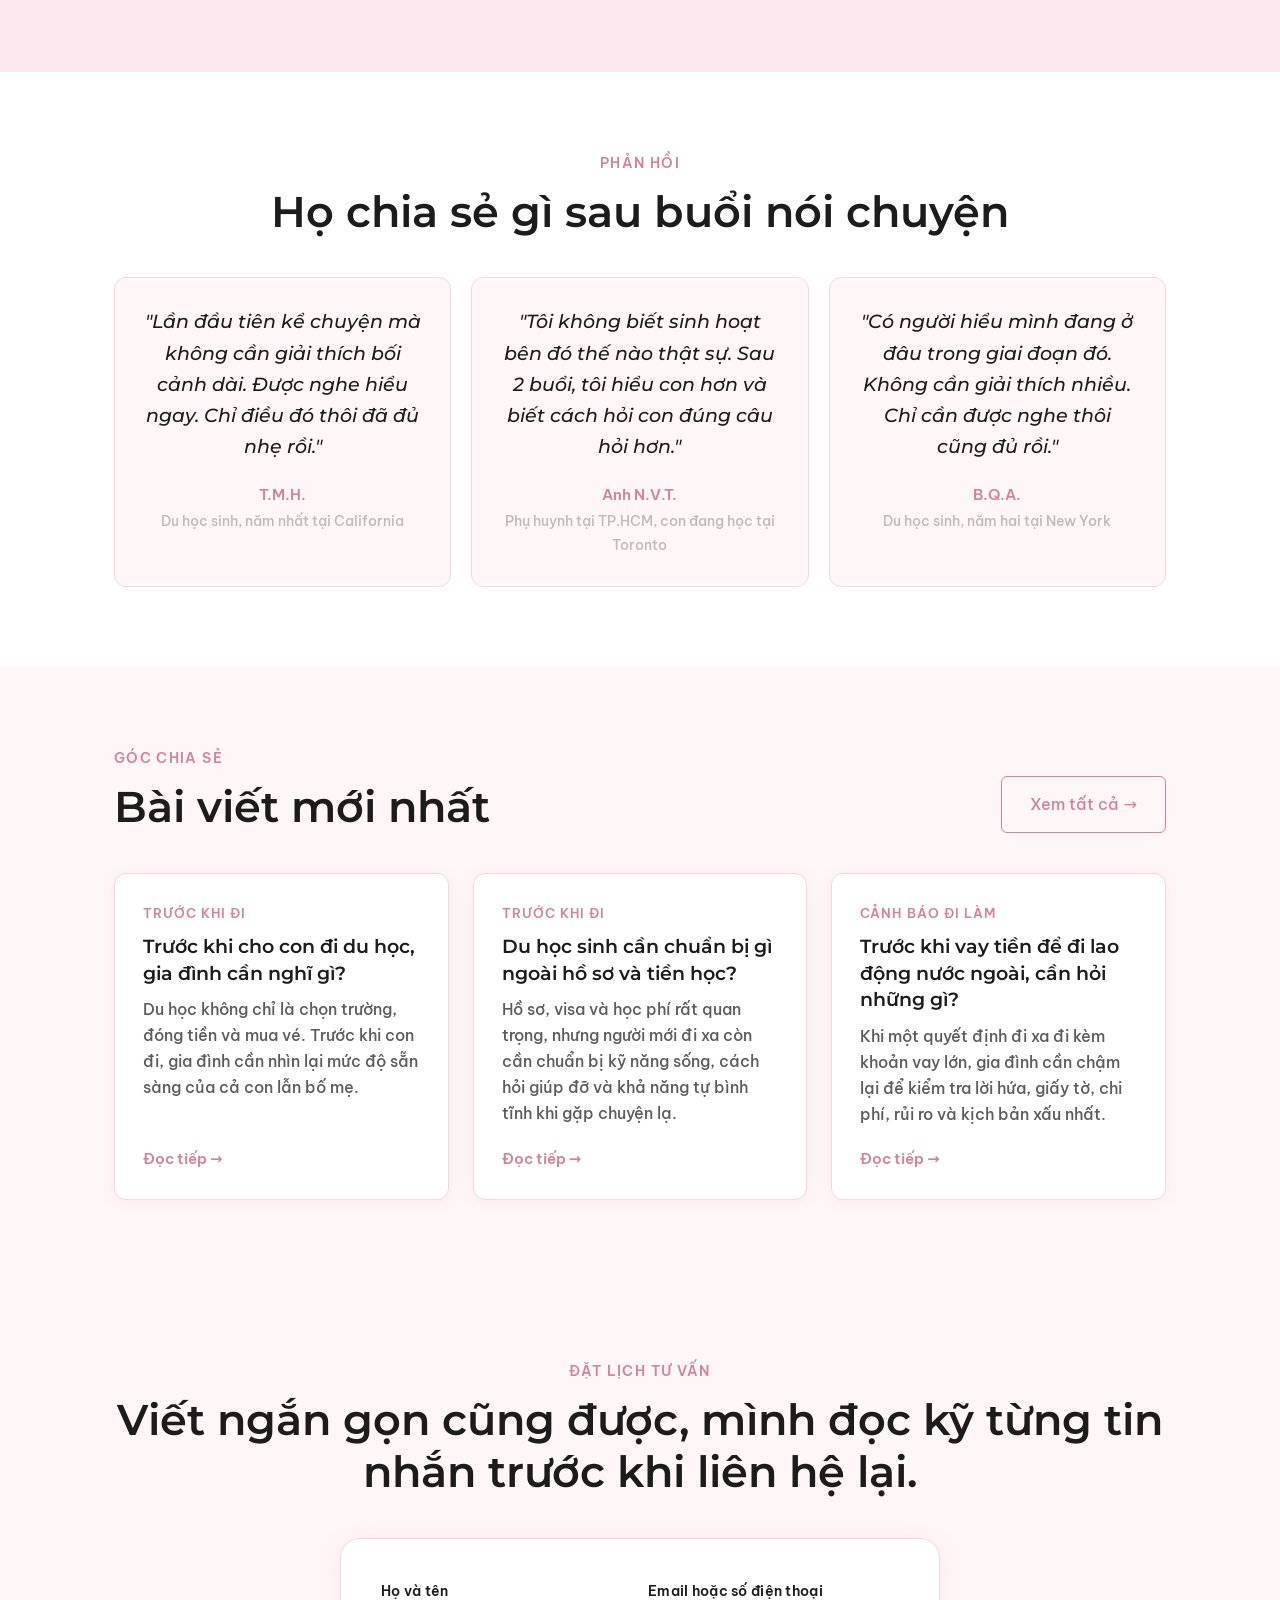
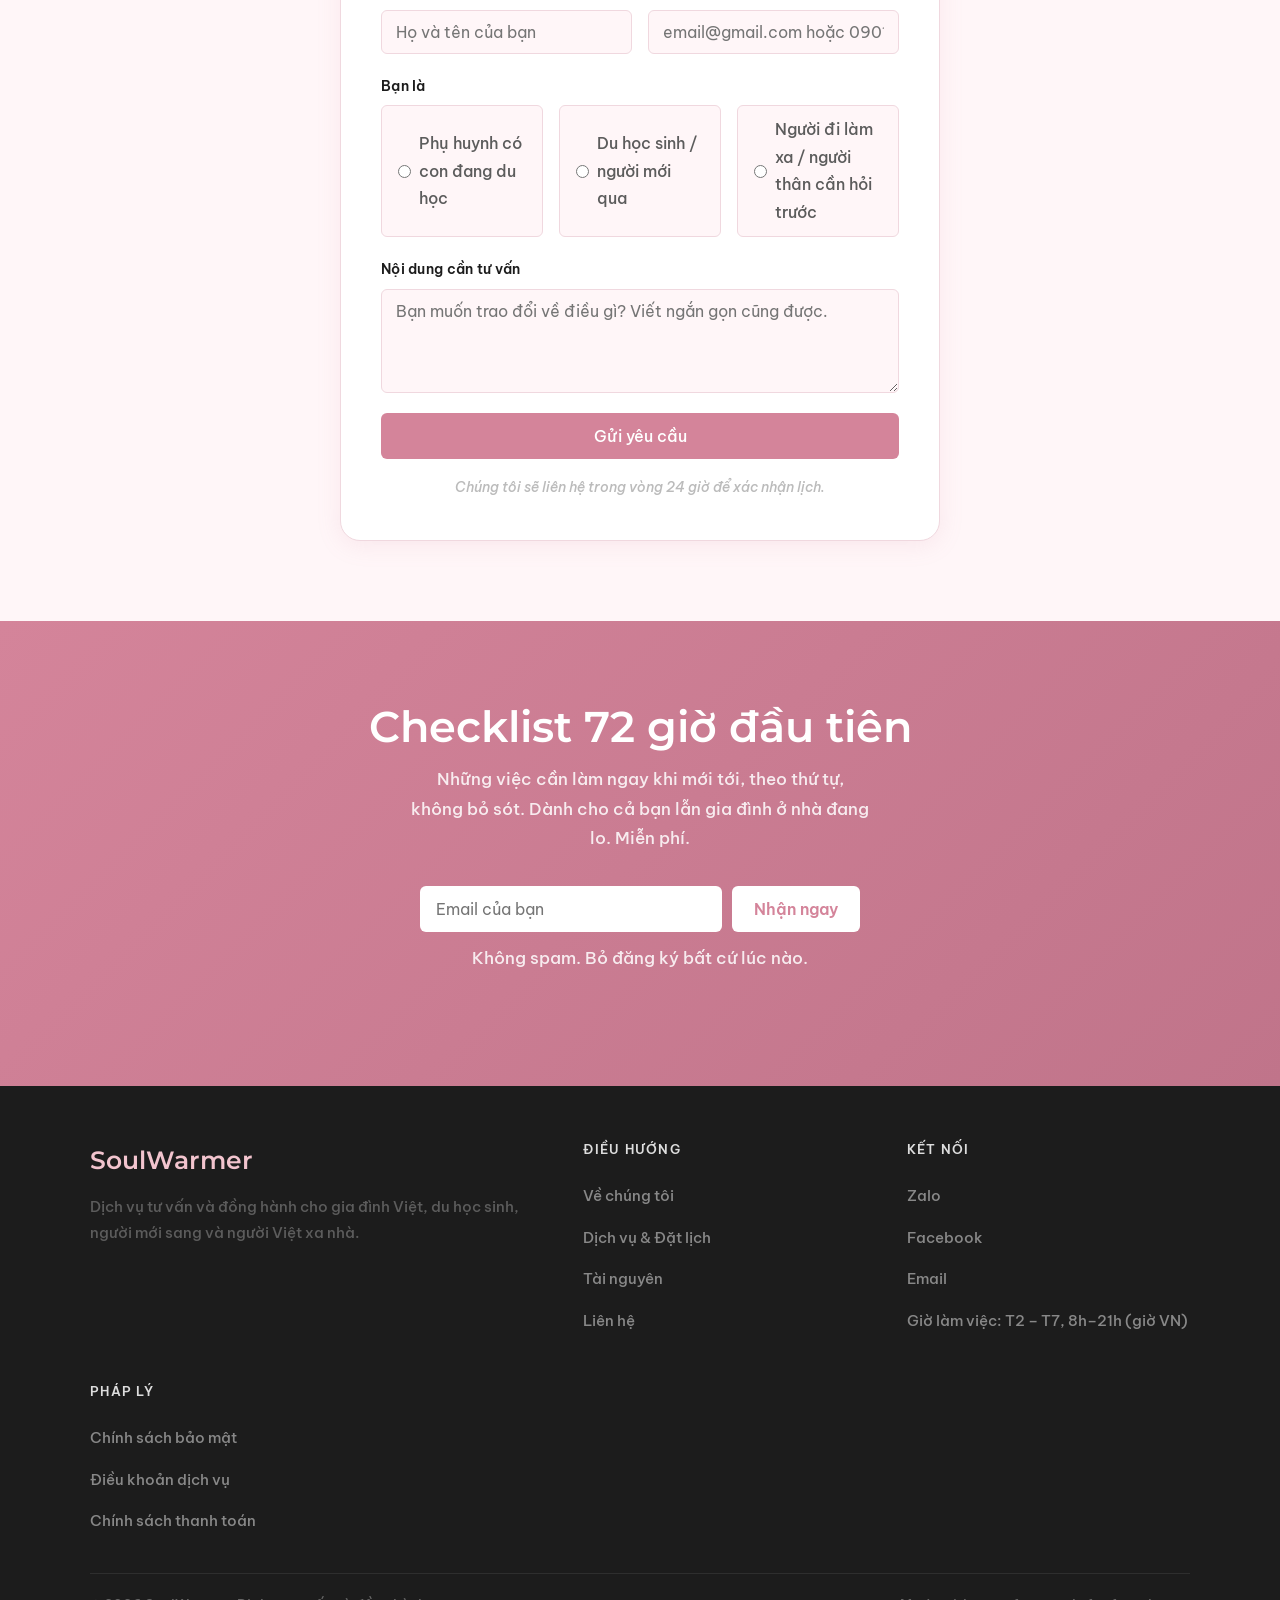
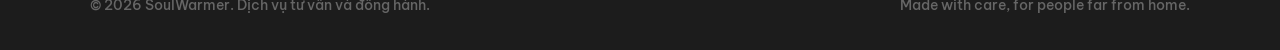
==== commit 7f0e8cf3: "Rewrite landing page content + add new pages and posts - Rewrites index.html hero, two-paths section" ====
--- a/index.html
+++ b/index.html
@@ -3,8 +3,8 @@
 <head>
   <meta charset="UTF-8" />
   <meta name="viewport" content="width=device-width, initial-scale=1.0" />
-  <title>SoulWarmer — Góc bình yên cho người xa nhà</title>
-  <meta name="description" content="Dịch vụ tư vấn và đồng hành dành cho du học sinh, người Việt xa nhà và gia đình của họ." />
+  <title>SoulWarmer — Đồng hành thực tế cho người Việt xa nhà</title>
+  <meta name="description" content="Dịch vụ tư vấn và đồng hành dành cho gia đình Việt, du học sinh, người mới sang Bắc Mỹ và người thân đang chuẩn bị ra nước ngoài." />
   <link rel="preconnect" href="https://fonts.googleapis.com">
   <link rel="preconnect" href="https://fonts.gstatic.com" crossorigin>
   <link href="https://fonts.googleapis.com/css2?family=Be+Vietnam+Pro:ital,wght@0,400;0,500;0,600;1,400&family=Montserrat:wght@600;700&display=swap" rel="stylesheet">
@@ -39,11 +39,10 @@
 
   <!-- ========== HERO ========== -->
   <section class="hero">
-    <span class="hero-tag">Dịch vụ tư vấn & đồng hành</span>
-    <h1>Để bạn yên tâm hơn<br/>về hành trình của con</h1>
+    <span class="hero-tag">Tư vấn cho người Việt xa nhà</span>
+    <h1>Có những điều sống xa nhà mới thật sự hiểu,<br/>và đôi khi bạn chỉ cần người đã từng đứng đúng chỗ đó.</h1>
     <p class="hero-sub">
-      Bố mẹ lo lắng không biết con đang thực sự ổn không. Con mới qua bỡ ngỡ, không biết bắt đầu từ đâu.
-      SoulWarmer tư vấn cho cả hai phía, để mỗi người có chỗ đứng vững hơn.
+      Phụ huynh gọi cho con, con bảo bận và bạn không dám hỏi thêm. Du học sinh gặp chuyện lúc tối muộn, không biết nhắn cho ai mà không làm gia đình lo. SoulWarmer là nơi bạn có thể nói thật, không cần giải thích bối cảnh từ đầu, không bị phán xét.
     </p>
     <div class="hero-cta">
       <a href="#booking" class="btn btn-primary">Đặt lịch tư vấn</a>
@@ -55,34 +54,29 @@
   <!-- ========== TWO PATHS ========== -->
   <section class="two-paths">
     <div class="container">
-      <p class="section-label">Hai đối tượng, một giải pháp</p>
-      <h2>Bạn đang ở phía nào?</h2>
+      <p class="section-label">Câu chuyện của bạn</p>
+      <h2>Bạn đang ở đâu trong chặng này?</h2>
       <div class="two-paths-grid">
 
         <div class="path-card parent">
           <div class="path-icon">🏠</div>
           <h3>Phụ huynh tại Việt Nam</h3>
-          <p class="path-desc">Con qua Mỹ hay Canada được vài tháng. Bạn thấy con ổn qua màn hình, nhưng không chắc đó là thật.</p>
-          <ul>
-            <li>Không biết sinh hoạt bên đó thực sự như thế nào</li>
-            <li>Lo con cô đơn nhưng gọi hay bị con nói "bận"</li>
-            <li>Muốn hỗ trợ đúng cách, không phải thêm áp lực</li>
-            <li>Cần người giải thích văn hóa, hệ thống bên đó</li>
-          </ul>
+          <p class="path-desc">Con đang ở bên đó, bạn đang ở bên này, và giữa hai đầu màn hình là một khoảng trống bạn không biết cách lấp đầy. Con bảo ổn, bạn gật đầu, nhưng trong lòng vẫn không yên vì bạn biết sống một mình ở xứ người khó hơn cái ổn đó nhiều lắm.</p>
           <a href="pages/services.html?who=parent" class="btn btn-primary">Tìm hiểu dịch vụ cho phụ huynh</a>
         </div>
 
         <div class="path-card student">
           <div class="path-icon">✈️</div>
           <h3>Du học sinh / Người mới qua</h3>
-          <p class="path-desc">Mọi thứ ở đây đều lạ. Từ cách nói chuyện, cách học, đến cách tự lo cho bản thân.</p>
-          <ul>
-            <li>Lạc lõng giữa môi trường hoàn toàn mới</li>
-            <li>Không biết xử lý các tình huống thực tế ở đây</li>
-            <li>Muốn được lắng nghe, không phải giải thích từ đầu</li>
-            <li>Cần ai đó hiểu mình đang ở đâu trong hành trình này</li>
-          </ul>
+          <p class="path-desc">Mọi thứ ở đây đều khác, từ cách học cho đến cách tự lo cho bản thân, và sự khác biệt đó không ai chuẩn bị trước cho bạn. Bạn đang cố thích nghi, nhưng có những lúc thích nghi một mình nặng hơn bạn muốn thừa nhận với gia đình ở nhà.</p>
           <a href="pages/services.html?who=student" class="btn btn-outline">Tìm hiểu dịch vụ cho du học sinh</a>
+        </div>
+
+        <div class="path-card worker">
+          <div class="path-icon">🧳</div>
+          <h3>Người đang cân nhắc đi làm xa</h3>
+          <p class="path-desc">Có người đang rủ bạn đi làm xa, hoặc bạn đang nghiêm túc cân nhắc vay tiền để đi, và trong đầu còn rất nhiều câu hỏi chưa biết hỏi ai. Không phải để ngăn bạn đi, mà để bạn đi với đôi mắt mở và không bị bất ngờ bởi những điều đáng lẽ phải biết trước.</p>
+          <a href="pages/content-hub.html" class="btn btn-outline">Đọc các bài cảnh báo thực tế</a>
         </div>
 
       </div>
@@ -98,18 +92,18 @@
       <div class="why-grid">
         <div class="why-item">
           <div class="why-item-icon">🎯</div>
-          <h3>Tập trung vào thực tế</h3>
-          <p>Không nói chung chung. Mỗi buổi đi thẳng vào tình huống cụ thể của bạn: phụ huynh cần biết gì, con cần làm gì.</p>
+          <h3>Chỉ nói về tình huống của bạn</h3>
+          <p>Không có lời khuyên chung chung ở đây. Mỗi buổi bắt đầu từ câu hỏi cụ thể của bạn, đi thẳng vào tình huống bạn đang đối mặt, và kết thúc bằng một hướng đi rõ hơn cho bước tiếp theo.</p>
         </div>
         <div class="why-item">
           <div class="why-item-icon">🧭</div>
-          <h3>Người hiểu cả hai phía</h3>
-          <p>Tư vấn viên đang sống ở Mỹ, có con, hiểu hệ thống bên này và hiểu lo lắng của bố mẹ ở Việt Nam.</p>
+          <h3>Người đã sống qua, không chỉ đọc về</h3>
+          <p>Tư vấn viên đang sống ở Mỹ, đã đưa con qua nhiều nước, và hiểu lo lắng của gia đình ở Việt Nam trông như thế nào từ cả hai phía. Đây là thứ không học được từ sách, chỉ có được sau nhiều năm thật sự sống qua.</p>
         </div>
         <div class="why-item">
           <div class="why-item-icon">📐</div>
-          <h3>Ranh giới rõ ràng</h3>
-          <p>Cam kết làm gì, không làm gì được nêu rõ trước. Bạn biết mình đang nhận được gì trước khi đặt lịch.</p>
+          <h3>Nói thẳng trước khi bạn đặt lịch</h3>
+          <p>Trước khi đặt lịch, bạn đã biết rõ mình sẽ nhận được gì và điều gì nằm ngoài phạm vi. Nếu câu hỏi của bạn cần người có chuyên môn khác, câu trả lời sẽ là sự thật, không phải cách để giữ bạn lại.</p>
         </div>
       </div>
     </div>
@@ -124,10 +118,11 @@
         <div class="boundary-col">
           <h4>Cam kết làm</h4>
           <ul class="boundary-list yes">
-            <li>Đồng hành ổn định tâm lý thích nghi</li>
-            <li>Hướng dẫn giao tiếp giữa hai phía gia đình</li>
-            <li>Xây kế hoạch thích nghi cụ thể, thực tế</li>
-            <li>Giải thích văn hóa và hệ thống bên đây</li>
+            <li>Giúp bạn ổn định và thích nghi dần trong giai đoạn mới</li>
+            <li>Hỗ trợ giao tiếp giữa gia đình và người đang ở xa</li>
+            <li>Xây kế hoạch thích nghi cụ thể, thực tế với hoàn cảnh của bạn</li>
+            <li>Giải thích văn hóa và cách hệ thống vận hành bên đây</li>
+            <li>Gợi ý câu hỏi cần hỏi trước các quyết định quan trọng</li>
             <li>Lắng nghe không phán xét</li>
           </ul>
         </div>
@@ -137,6 +132,7 @@
             <li>Không theo dõi hay giám sát con thay bố mẹ</li>
             <li>Không làm thám tử hay báo cáo lại với gia đình</li>
             <li>Không thay thế tư vấn tâm lý lâm sàng</li>
+            <li>Không tư vấn pháp lý, tài chính, vay vốn hay hồ sơ định cư</li>
             <li>Không cam kết kết quả cụ thể trong thời gian ngắn</li>
           </ul>
         </div>
@@ -148,7 +144,7 @@
   <section class="testimonials">
     <div class="container section-center">
       <p class="section-label">Phản hồi</p>
-      <h2>Họ nói gì sau khi làm việc cùng</h2>
+      <h2>Họ chia sẻ gì sau buổi nói chuyện</h2>
       <div class="testimonials-grid">
 
         <div class="testimonial-card">
@@ -194,7 +190,7 @@
     <div class="container">
       <div class="booking-header section-center">
         <p class="section-label">Đặt lịch tư vấn</p>
-        <h2>Để lại thông tin, chúng tôi sẽ liên hệ lại</h2>
+        <h2>Viết ngắn gọn cũng được, mình đọc kỹ từng tin nhắn trước khi liên hệ lại.</h2>
       </div>
       <div class="booking-single">
         <form class="booking-form" id="bookingForm">
@@ -219,6 +215,10 @@
                 <input type="radio" name="who" value="student" />
                 <span>Du học sinh / người mới qua</span>
               </label>
+              <label class="radio-option">
+                <input type="radio" name="who" value="worker" />
+                <span>Người đi làm xa / người thân cần hỏi trước</span>
+              </label>
             </div>
           </div>
           <div class="form-group">
@@ -236,7 +236,7 @@
   <section class="lead-magnet">
     <div class="container">
       <h2>Checklist 72 giờ đầu tiên</h2>
-      <p>Dành cho du học sinh vừa đặt chân xuống sân bay. Những việc cần làm ngay, theo thứ tự, không bỏ sót. Miễn phí.</p>
+      <p>Những việc cần làm ngay khi mới tới, theo thứ tự, không bỏ sót. Dành cho cả bạn lẫn gia đình ở nhà đang lo. Miễn phí.</p>
       <form class="lead-form" id="leadForm">
         <input type="email" placeholder="Email của bạn" required aria-label="Email" />
         <button type="submit">Nhận ngay</button>
@@ -250,7 +250,7 @@
     <div class="footer-inner">
       <div class="footer-brand">
         <span class="footer-logo">SoulWarmer</span>
-        <p>Dịch vụ tư vấn và đồng hành cho du học sinh, người Việt xa nhà và gia đình của họ.</p>
+        <p>Dịch vụ tư vấn và đồng hành cho gia đình Việt, du học sinh, người mới sang và người Việt xa nhà.</p>
       </div>
       <div class="footer-col">
         <h5>Điều hướng</h5>
@@ -270,9 +270,17 @@
           <li><a href="#">Giờ làm việc: T2 – T7, 8h–21h (giờ VN)</a></li>
         </ul>
       </div>
+      <div class="footer-col">
+        <h5>Pháp lý</h5>
+        <ul>
+          <li><a href="pages/chinh-sach-bao-mat.html">Chính sách bảo mật</a></li>
+          <li><a href="pages/dieu-khoan-su-dung.html">Điều khoản dịch vụ</a></li>
+          <li><a href="pages/chinh-sach-thanh-toan.html">Chính sách thanh toán</a></li>
+        </ul>
+      </div>
     </div>
     <div class="footer-bottom">
-      <span>© 2025 SoulWarmer. Dịch vụ tư vấn và đồng hành.</span>
+      <span>© 2026 SoulWarmer. Dịch vụ tư vấn và đồng hành.</span>
       <span>Made with care, for people far from home.</span>
     </div>
   </footer>
@@ -284,7 +292,10 @@
       'ngon-ngu-ket-noi': 'Ngôn ngữ kết nối',
       'ban-do-thich-nghi': 'Bản đồ thích nghi',
       'quan-tri-noi-lo': 'Quản trị nỗi lo',
-      'tinh-huong-kho': 'Tình huống khó'
+      'tinh-huong-kho': 'Tình huống khó',
+      'truoc-khi-di': 'Trước khi đi',
+      'chuan-bi-truoc-bay': 'Chuẩn bị trước bay',
+      'canh-bao-di-lam': 'Cảnh báo đi làm'
     };
     fetch('data/posts.json')
       .then(r => r.json())
--- a/css/style.css
+++ b/css/style.css
@@ -32,11 +32,12 @@
 
 /* --- Reset --- */
 *, *::before, *::after { box-sizing: border-box; margin: 0; padding: 0; }
-html { scroll-behavior: smooth; }
+html { scroll-behavior: smooth; font-size: 18px; }
 body {
   font-family: var(--font-body);
-  font-size: 16px;
-  line-height: 1.7;
+  font-size: 1rem;
+  font-weight: 500;
+  line-height: 1.75;
   color: var(--color-text);
   background: var(--color-bg);
   -webkit-font-smoothing: antialiased;
@@ -49,11 +50,11 @@
 h1, h2, h3, h4 {
   font-family: var(--font-heading);
   line-height: 1.2;
-  font-weight: 700;
+  font-weight: 600;
 }
 h1 { font-size: clamp(2.2rem, 5vw, 3.4rem); }
 h2 { font-size: clamp(1.7rem, 3.5vw, 2.4rem); }
-h3 { font-size: clamp(1.15rem, 2.5vw, 1.5rem); font-weight: 600; }
+h3 { font-size: clamp(1.15rem, 2.5vw, 1.5rem); }
 p  { color: var(--color-text-soft); }
 
 /* --- Layout --- */
@@ -247,7 +248,7 @@
 }
 .two-paths-grid {
   display: grid;
-  grid-template-columns: 1fr 1fr;
+  grid-template-columns: repeat(3, 1fr);
   gap: 24px;
   margin-top: 40px;
 }
@@ -262,6 +263,10 @@
 .path-card.student {
   background: #F5F0FF;
   border: 1px solid #D4C4F2;
+}
+.path-card.worker {
+  background: #F2FAF6;
+  border: 1px solid #BFE3D0;
 }
 .path-icon { font-size: 2.2rem; margin-bottom: 16px; }
 .path-card h3 { margin-bottom: 12px; color: var(--color-text); }
@@ -614,6 +619,8 @@
 }
 
 @media (max-width: 640px) {
+  html { font-size: 15px; }
+
   .nav-links { display: none; }
   .nav-hamburger { display: flex; }
 
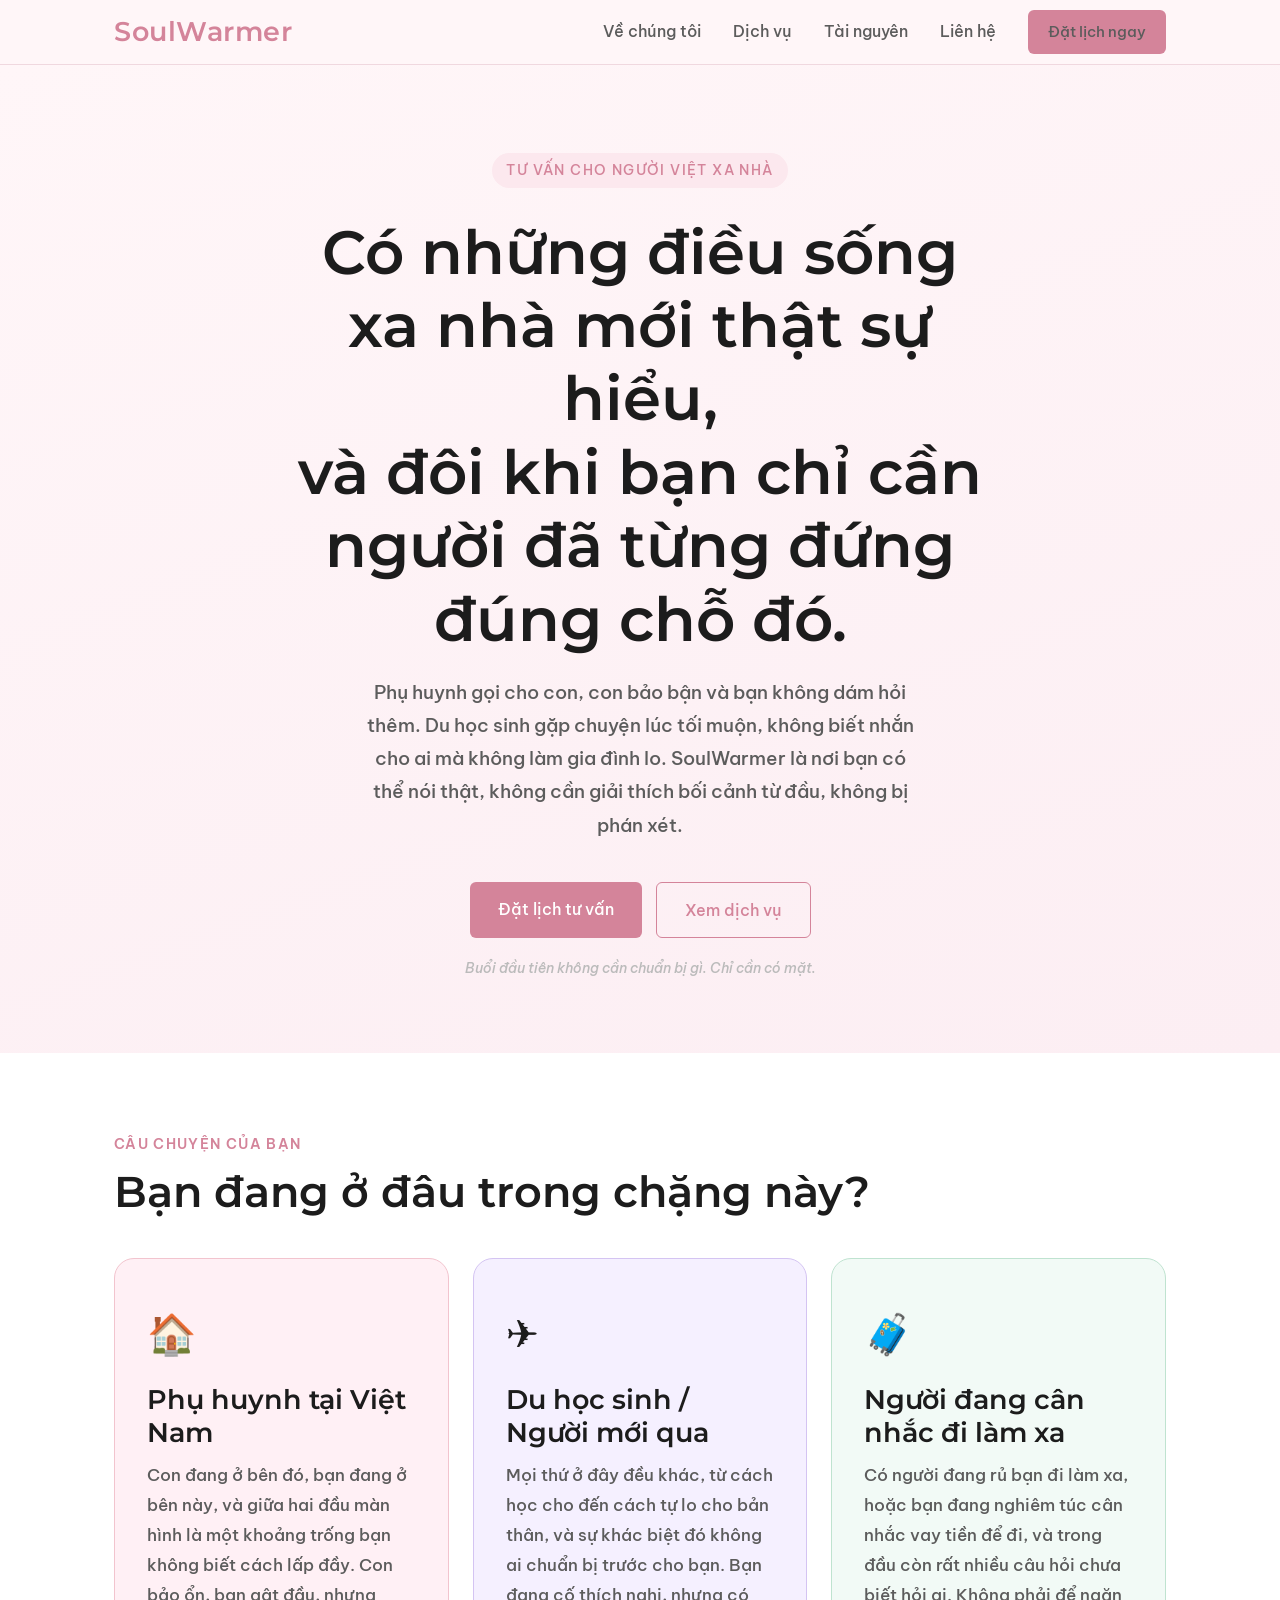
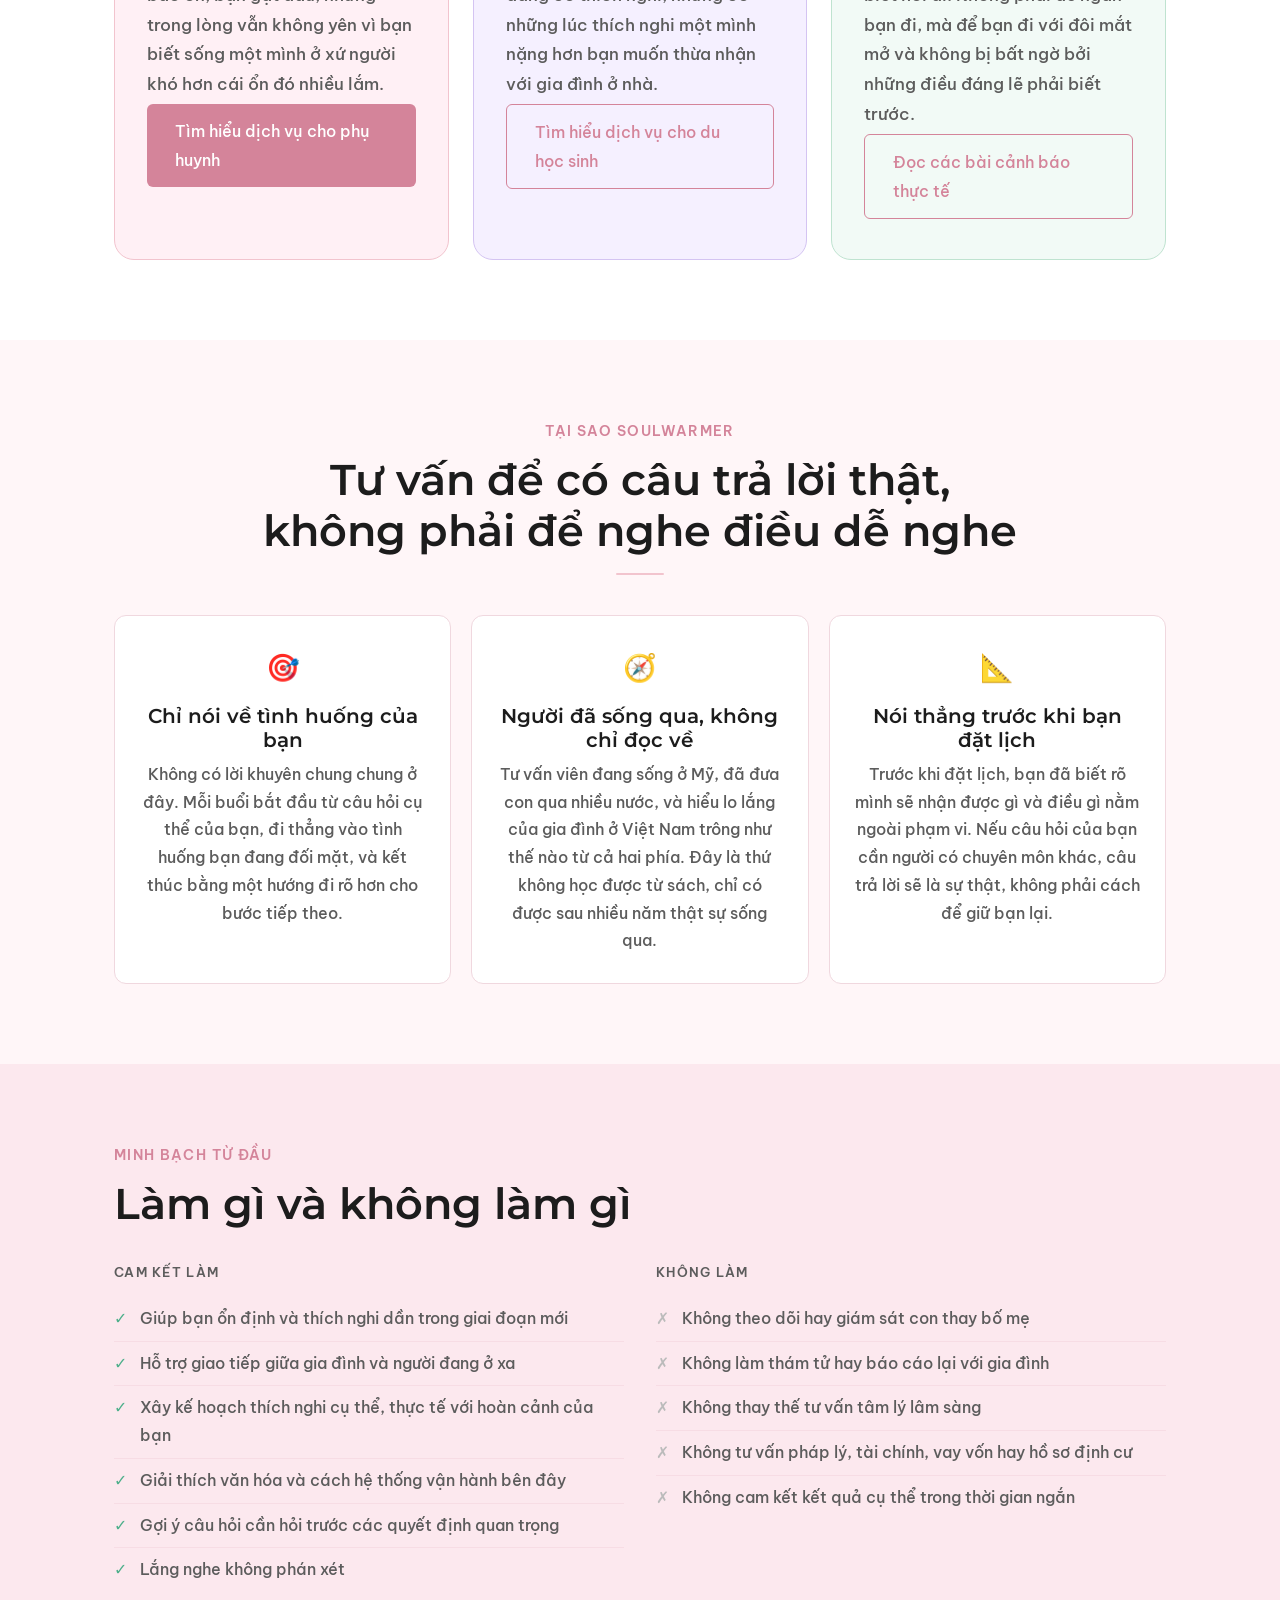
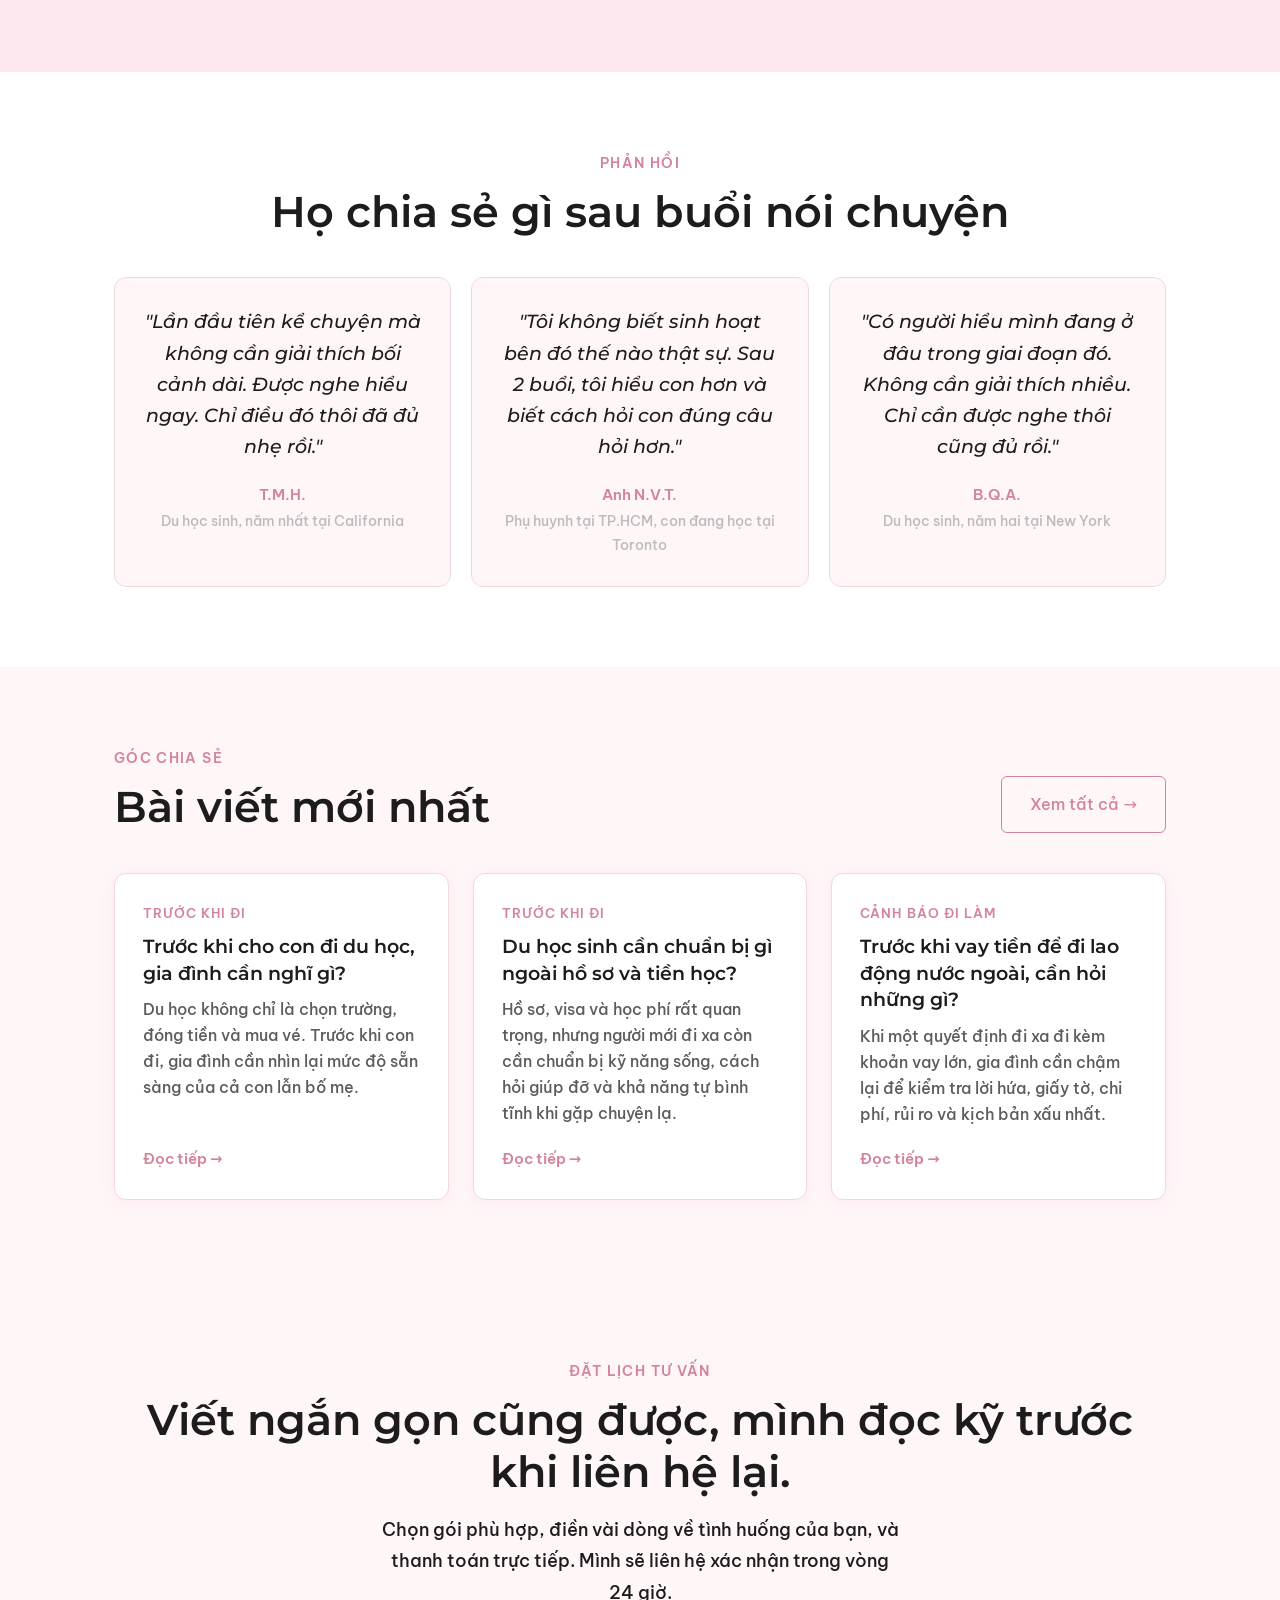
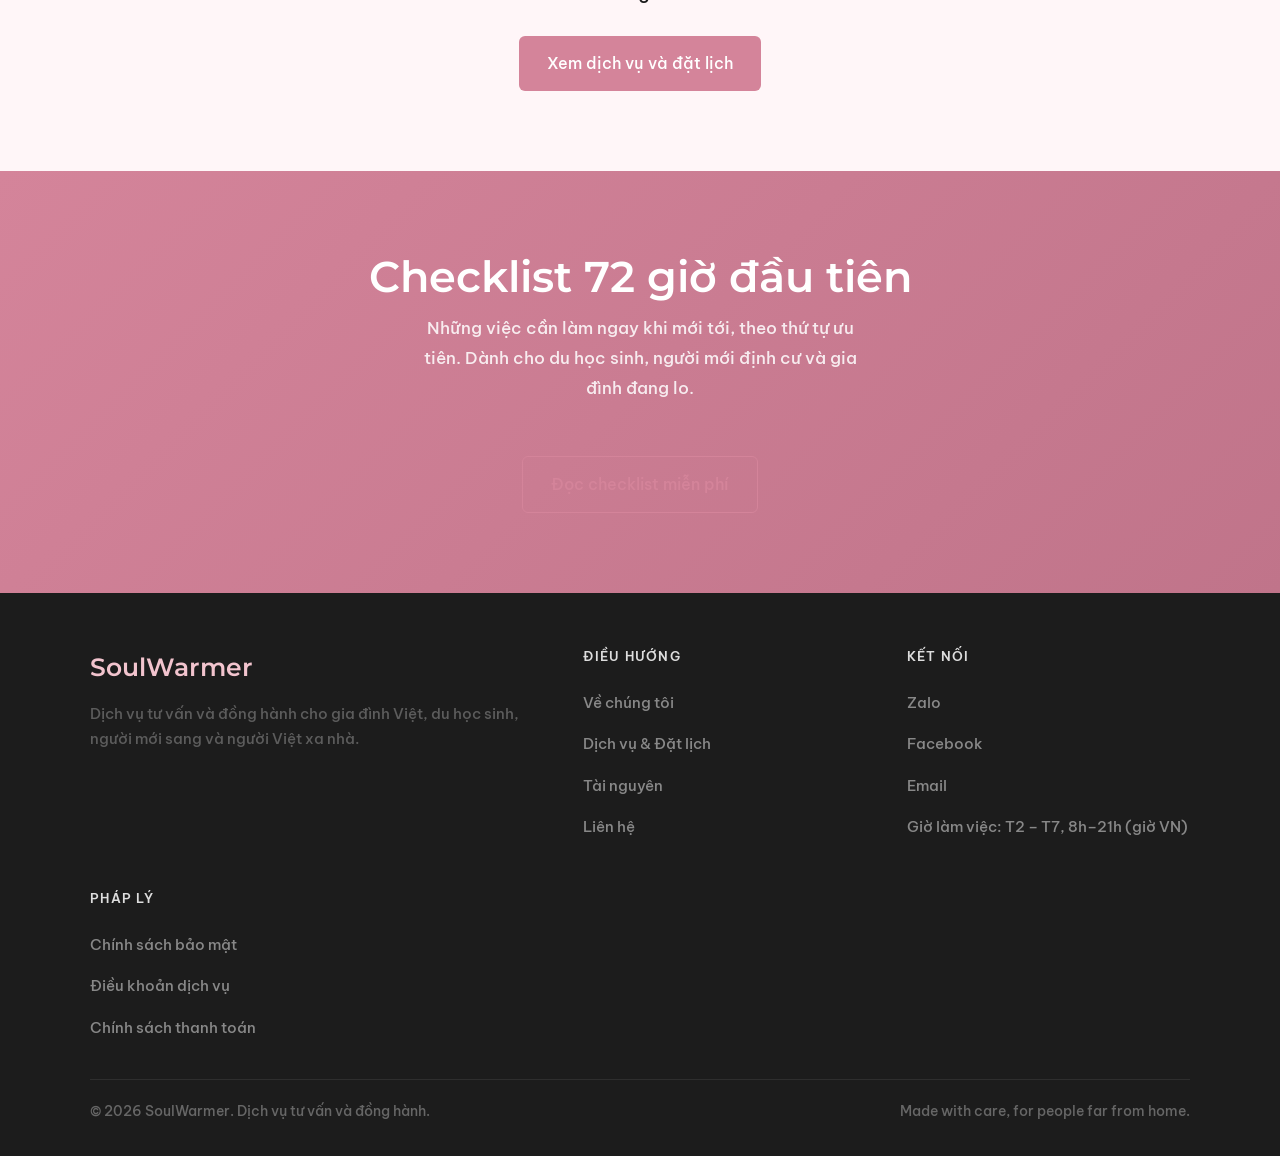
==== commit 3f445041: "Remove all dead Netlify/CMS code and fake form handlers - Delete netlify.toml (project is on Vercel)" ====
--- a/index.html
+++ b/index.html
@@ -9,7 +9,6 @@
   <link rel="preconnect" href="https://fonts.gstatic.com" crossorigin>
   <link href="https://fonts.googleapis.com/css2?family=Be+Vietnam+Pro:ital,wght@0,400;0,500;0,600;1,400&family=Montserrat:wght@600;700&display=swap" rel="stylesheet">
   <link rel="stylesheet" href="css/style.css" />
-  <script src="https://identity.netlify.com/v1/netlify-identity-widget.js"></script>
 </head>
 <body>
 
@@ -185,63 +184,22 @@
     </div>
   </section>
 
-  <!-- ========== BOOKING ========== -->
+  <!-- ========== BOOKING CTA ========== -->
   <section class="booking" id="booking">
-    <div class="container">
-      <div class="booking-header section-center">
-        <p class="section-label">Đặt lịch tư vấn</p>
-        <h2>Viết ngắn gọn cũng được, mình đọc kỹ từng tin nhắn trước khi liên hệ lại.</h2>
-      </div>
-      <div class="booking-single">
-        <form class="booking-form" id="bookingForm">
-          <div class="form-row">
-            <div class="form-group">
-              <label>Họ và tên</label>
-              <input type="text" placeholder="Họ và tên của bạn" required />
-            </div>
-            <div class="form-group">
-              <label>Email hoặc số điện thoại</label>
-              <input type="text" placeholder="email@gmail.com hoặc 0901 234 567" required />
-            </div>
-          </div>
-          <div class="form-group">
-            <label>Bạn là</label>
-            <div class="radio-group">
-              <label class="radio-option">
-                <input type="radio" name="who" value="parent" required />
-                <span>Phụ huynh có con đang du học</span>
-              </label>
-              <label class="radio-option">
-                <input type="radio" name="who" value="student" />
-                <span>Du học sinh / người mới qua</span>
-              </label>
-              <label class="radio-option">
-                <input type="radio" name="who" value="worker" />
-                <span>Người đi làm xa / người thân cần hỏi trước</span>
-              </label>
-            </div>
-          </div>
-          <div class="form-group">
-            <label>Nội dung cần tư vấn</label>
-            <textarea placeholder="Bạn muốn trao đổi về điều gì? Viết ngắn gọn cũng được." rows="4" required></textarea>
-          </div>
-          <button type="submit" class="btn btn-primary" style="width:100%">Gửi yêu cầu</button>
-        </form>
-        <p class="booking-note">Chúng tôi sẽ liên hệ trong vòng 24 giờ để xác nhận lịch.</p>
-      </div>
+    <div class="container section-center">
+      <p class="section-label">Đặt lịch tư vấn</p>
+      <h2>Viết ngắn gọn cũng được, mình đọc kỹ trước khi liên hệ lại.</h2>
+      <p style="color:var(--color-text-muted);max-width:520px;margin:16px auto 0;line-height:1.75">Chọn gói phù hợp, điền vài dòng về tình huống của bạn, và thanh toán trực tiếp. Mình sẽ liên hệ xác nhận trong vòng 24 giờ.</p>
+      <a href="pages/services.html" class="btn btn-primary" style="margin-top:28px;display:inline-block">Xem dịch vụ và đặt lịch</a>
     </div>
   </section>
 
   <!-- ========== LEAD MAGNET ========== -->
   <section class="lead-magnet">
-    <div class="container">
+    <div class="container section-center">
       <h2>Checklist 72 giờ đầu tiên</h2>
-      <p>Những việc cần làm ngay khi mới tới, theo thứ tự, không bỏ sót. Dành cho cả bạn lẫn gia đình ở nhà đang lo. Miễn phí.</p>
-      <form class="lead-form" id="leadForm">
-        <input type="email" placeholder="Email của bạn" required aria-label="Email" />
-        <button type="submit">Nhận ngay</button>
-      </form>
-      <p class="lead-note">Không spam. Bỏ đăng ký bất cứ lúc nào.</p>
+      <p>Những việc cần làm ngay khi mới tới, theo thứ tự ưu tiên. Dành cho du học sinh, người mới định cư và gia đình đang lo.</p>
+      <a href="post.html?slug=2026-04-28-checklist-72-giờ-đầu-tiên-khi-mới-sang-bắc-mỹ" class="btn btn-outline" style="margin-top:20px;display:inline-block">Đọc checklist miễn phí</a>
     </div>
   </section>
 
@@ -314,16 +272,6 @@
       })
       .catch(() => {});
   </script>
-  <script>
-    if (window.netlifyIdentity) {
-      window.netlifyIdentity.on("init", function(user) {
-        if (!user) {
-          window.netlifyIdentity.on("login", function() {
-            document.location.href = "/admin/";
-          });
-        }
-      });
-    }
-  </script>
+
 </body>
 </html>
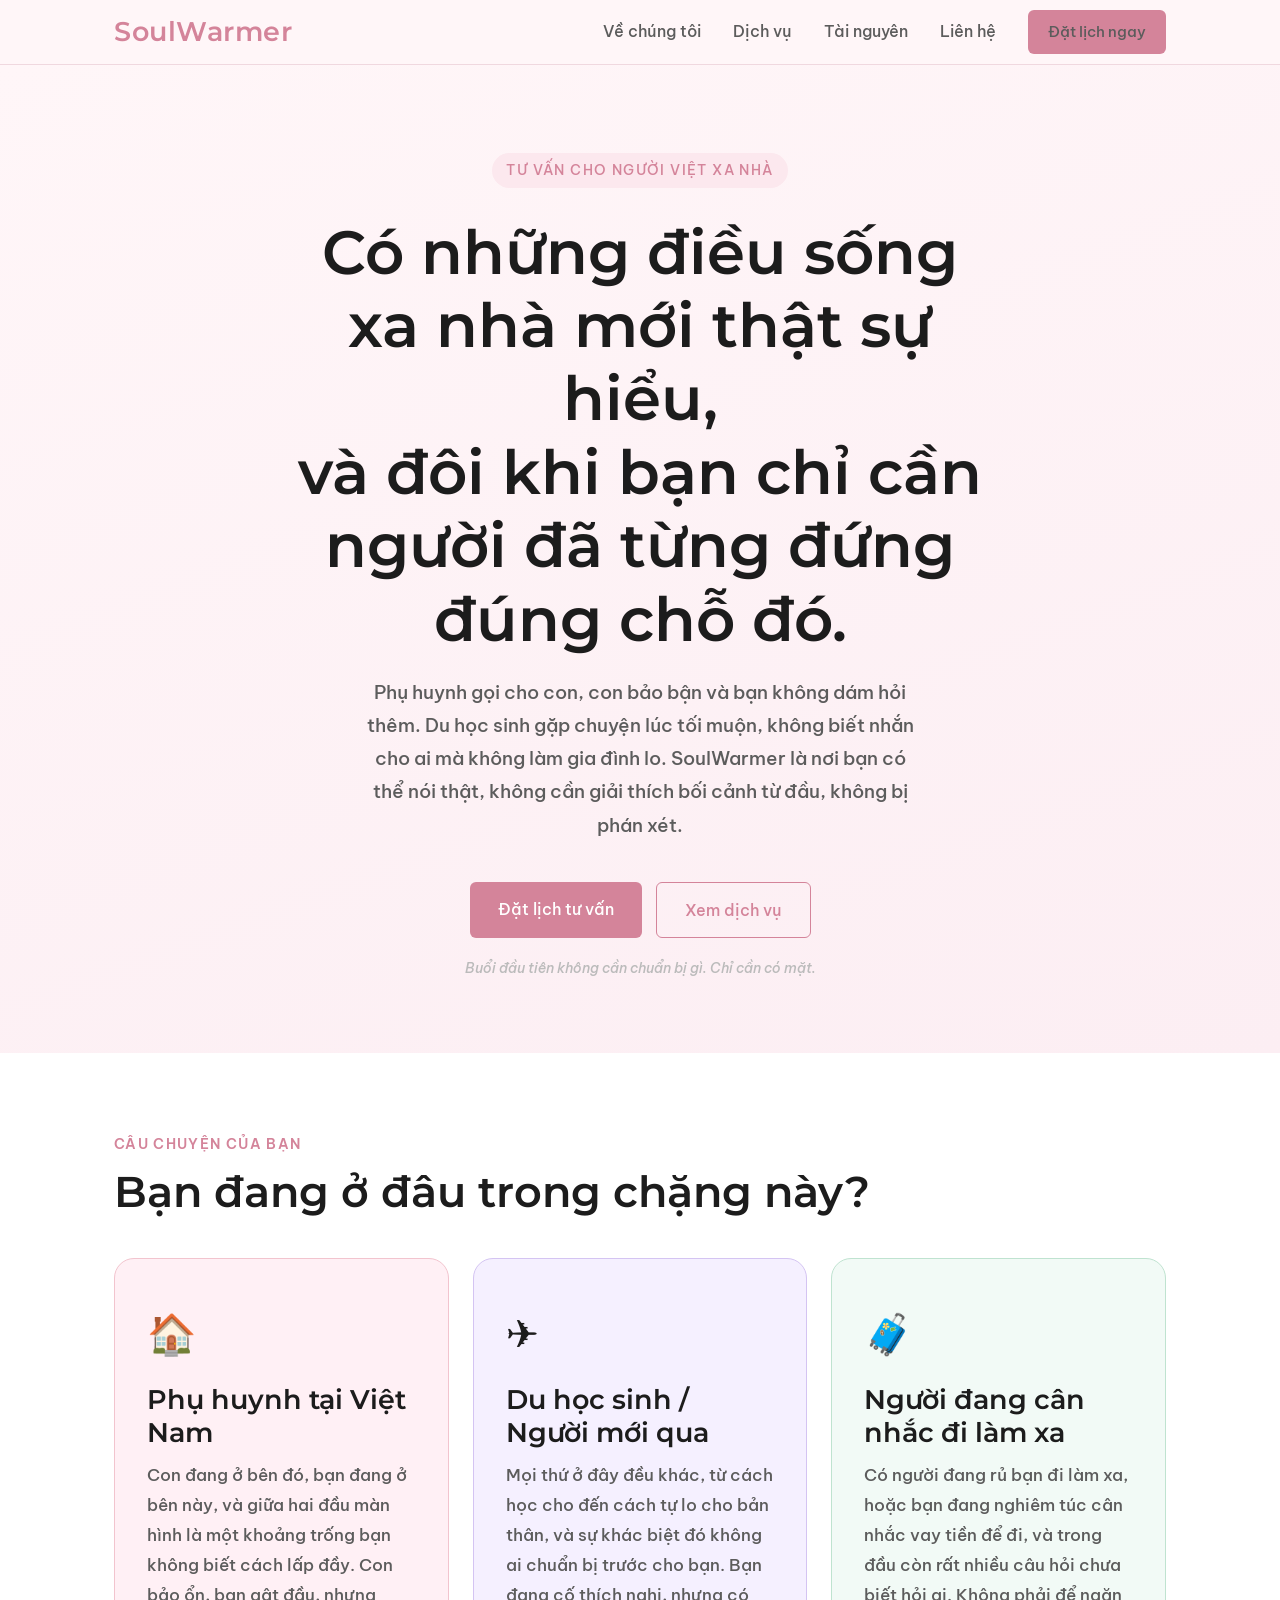
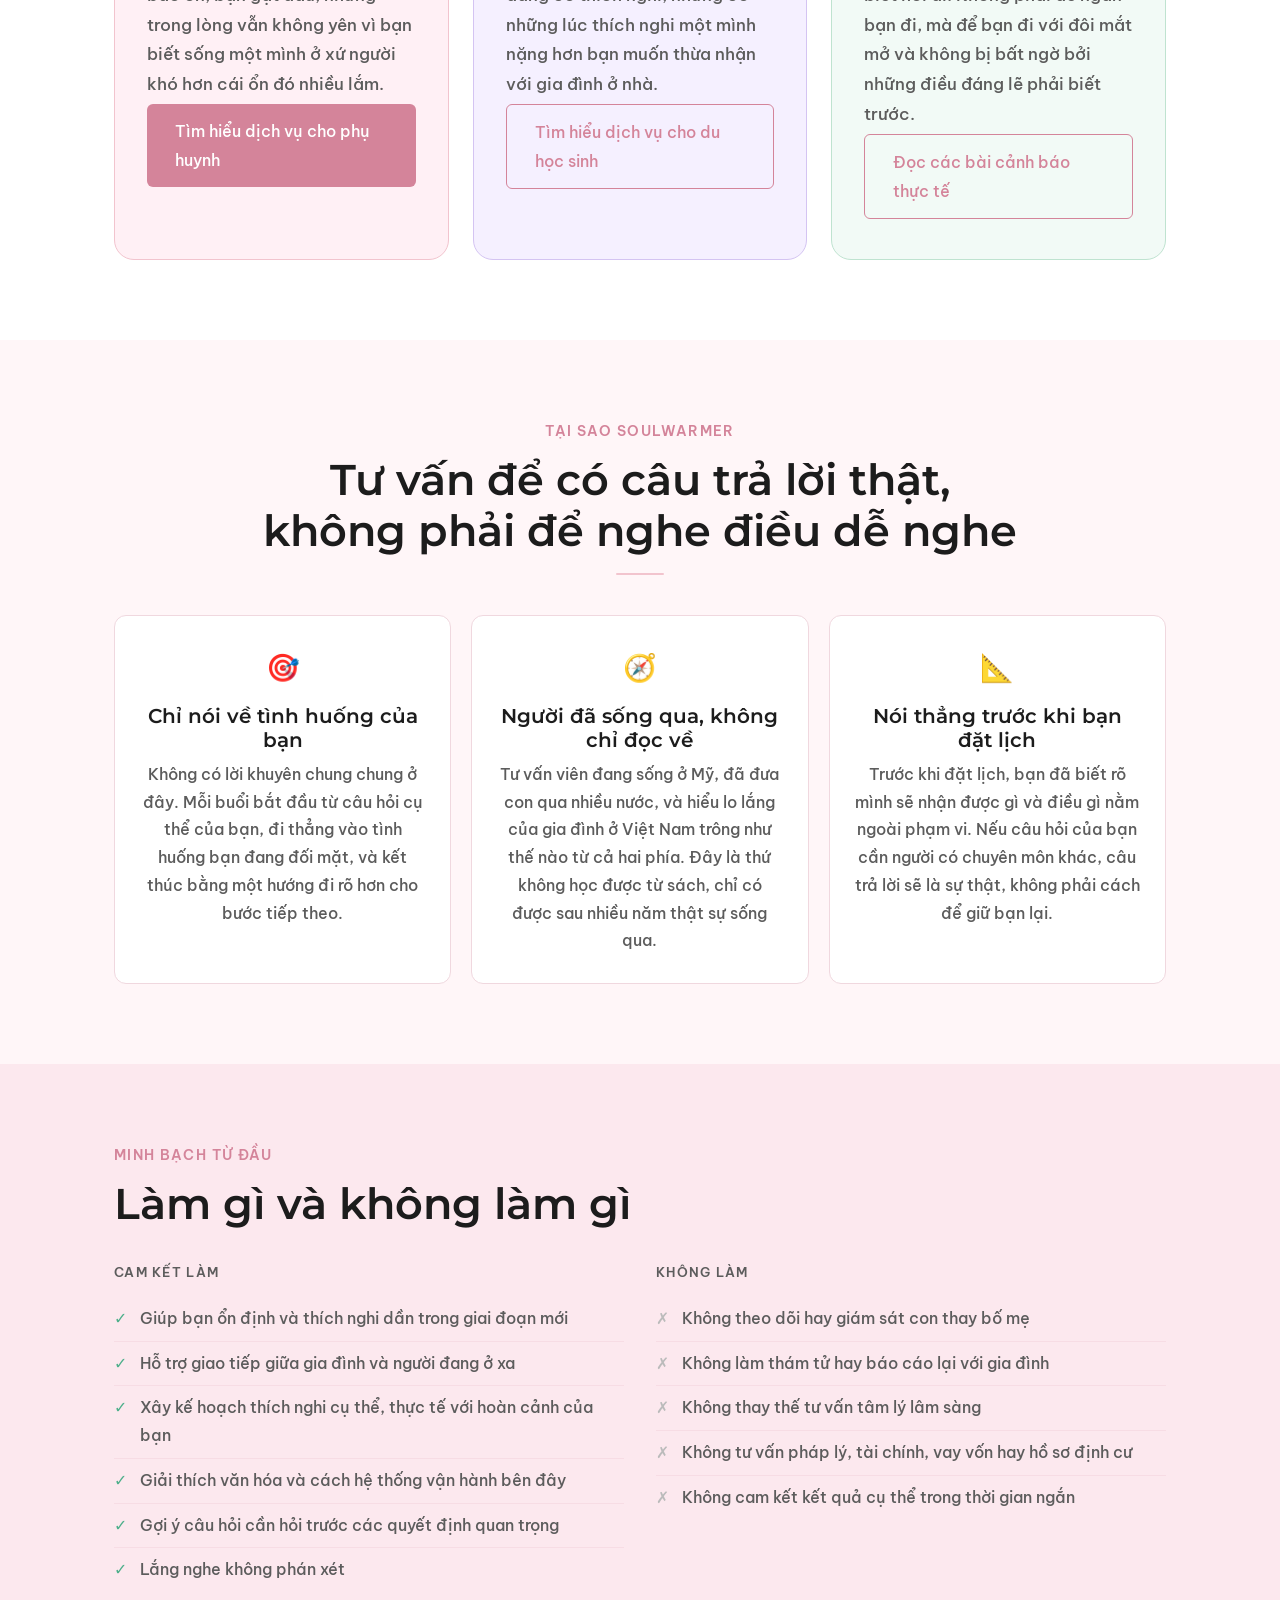
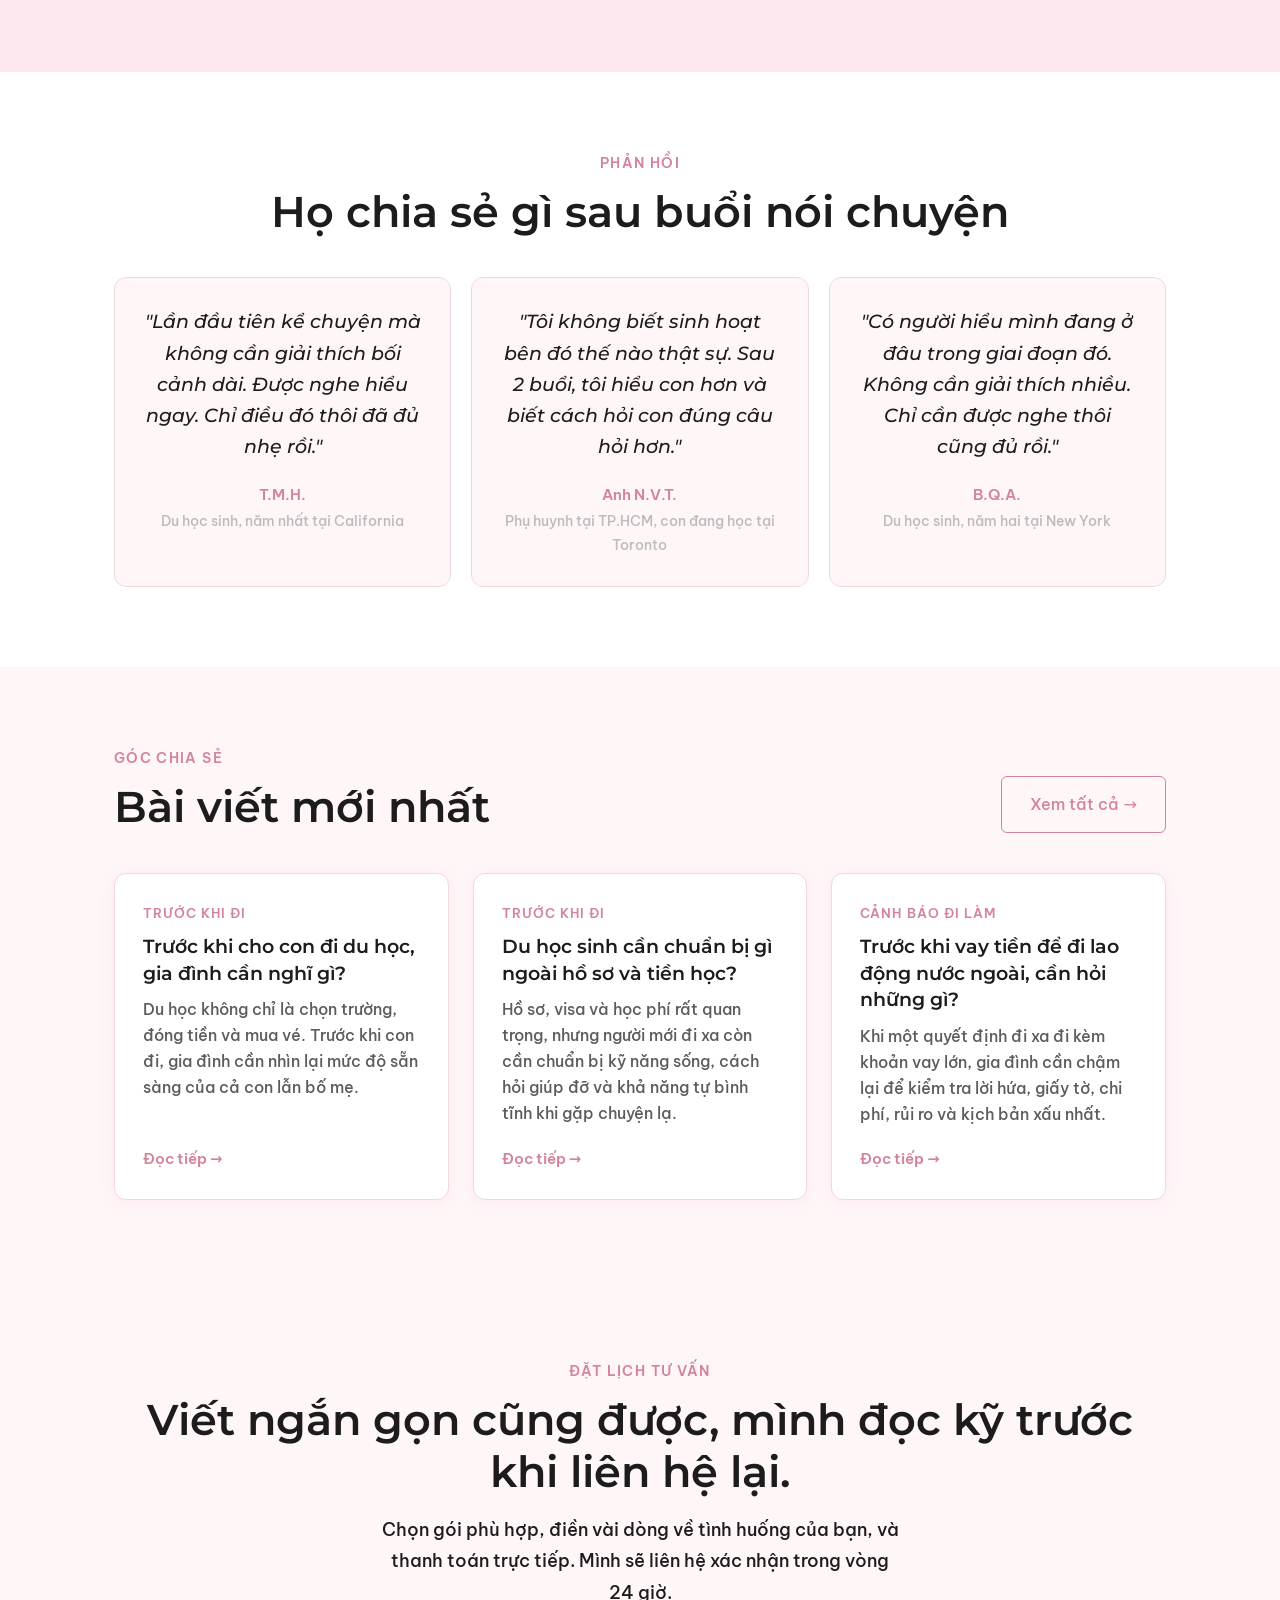
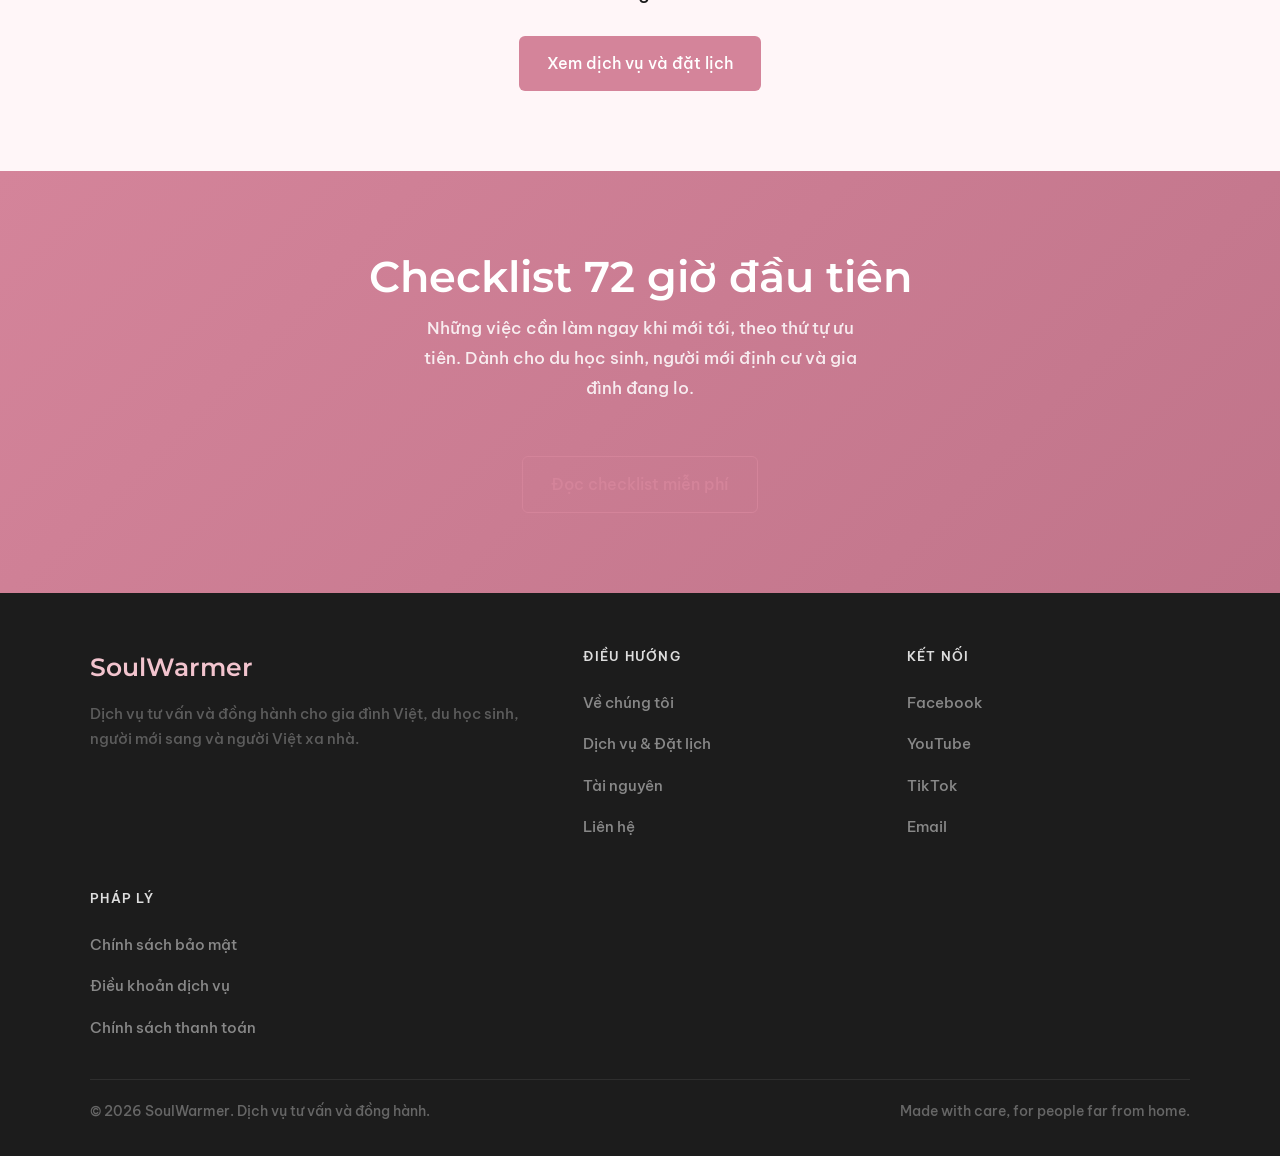
==== commit 04f1ea6c: "Final cleanup: fix dead links, dedup code, fix footer consistency - Replace all href="#" footer soci" ====
--- a/index.html
+++ b/index.html
@@ -222,10 +222,10 @@
       <div class="footer-col">
         <h5>Kết nối</h5>
         <ul>
-          <li><a href="#">Zalo</a></li>
-          <li><a href="#">Facebook</a></li>
-          <li><a href="#">Email</a></li>
-          <li><a href="#">Giờ làm việc: T2 – T7, 8h–21h (giờ VN)</a></li>
+          <li><a href="https://www.facebook.com/soulwarmerpodcast" target="_blank" rel="noopener">Facebook</a></li>
+          <li><a href="https://www.youtube.com/@soulwarmerpod" target="_blank" rel="noopener">YouTube</a></li>
+          <li><a href="https://www.tiktok.com/@soul_warmer_podcast" target="_blank" rel="noopener">TikTok</a></li>
+          <li><a href="mailto:soulwarmerpodcast@gmail.com">Email</a></li>
         </ul>
       </div>
       <div class="footer-col">
@@ -245,16 +245,6 @@
 
   <script src="js/main.js"></script>
   <script>
-    const categoryLabels = {
-      'soc-van-hoa': 'Sốc văn hóa',
-      'ngon-ngu-ket-noi': 'Ngôn ngữ kết nối',
-      'ban-do-thich-nghi': 'Bản đồ thích nghi',
-      'quan-tri-noi-lo': 'Quản trị nỗi lo',
-      'tinh-huong-kho': 'Tình huống khó',
-      'truoc-khi-di': 'Trước khi đi',
-      'chuan-bi-truoc-bay': 'Chuẩn bị trước bay',
-      'canh-bao-di-lam': 'Cảnh báo đi làm'
-    };
     fetch('data/posts.json')
       .then(r => r.json())
       .then(posts => {
--- a/css/style.css
+++ b/css/style.css
@@ -110,7 +110,6 @@
   margin: 16px auto;
   border-radius: 2px;
 }
-.divider-left { margin-left: 0; }
 
 /* ============================================
    NAVIGATION
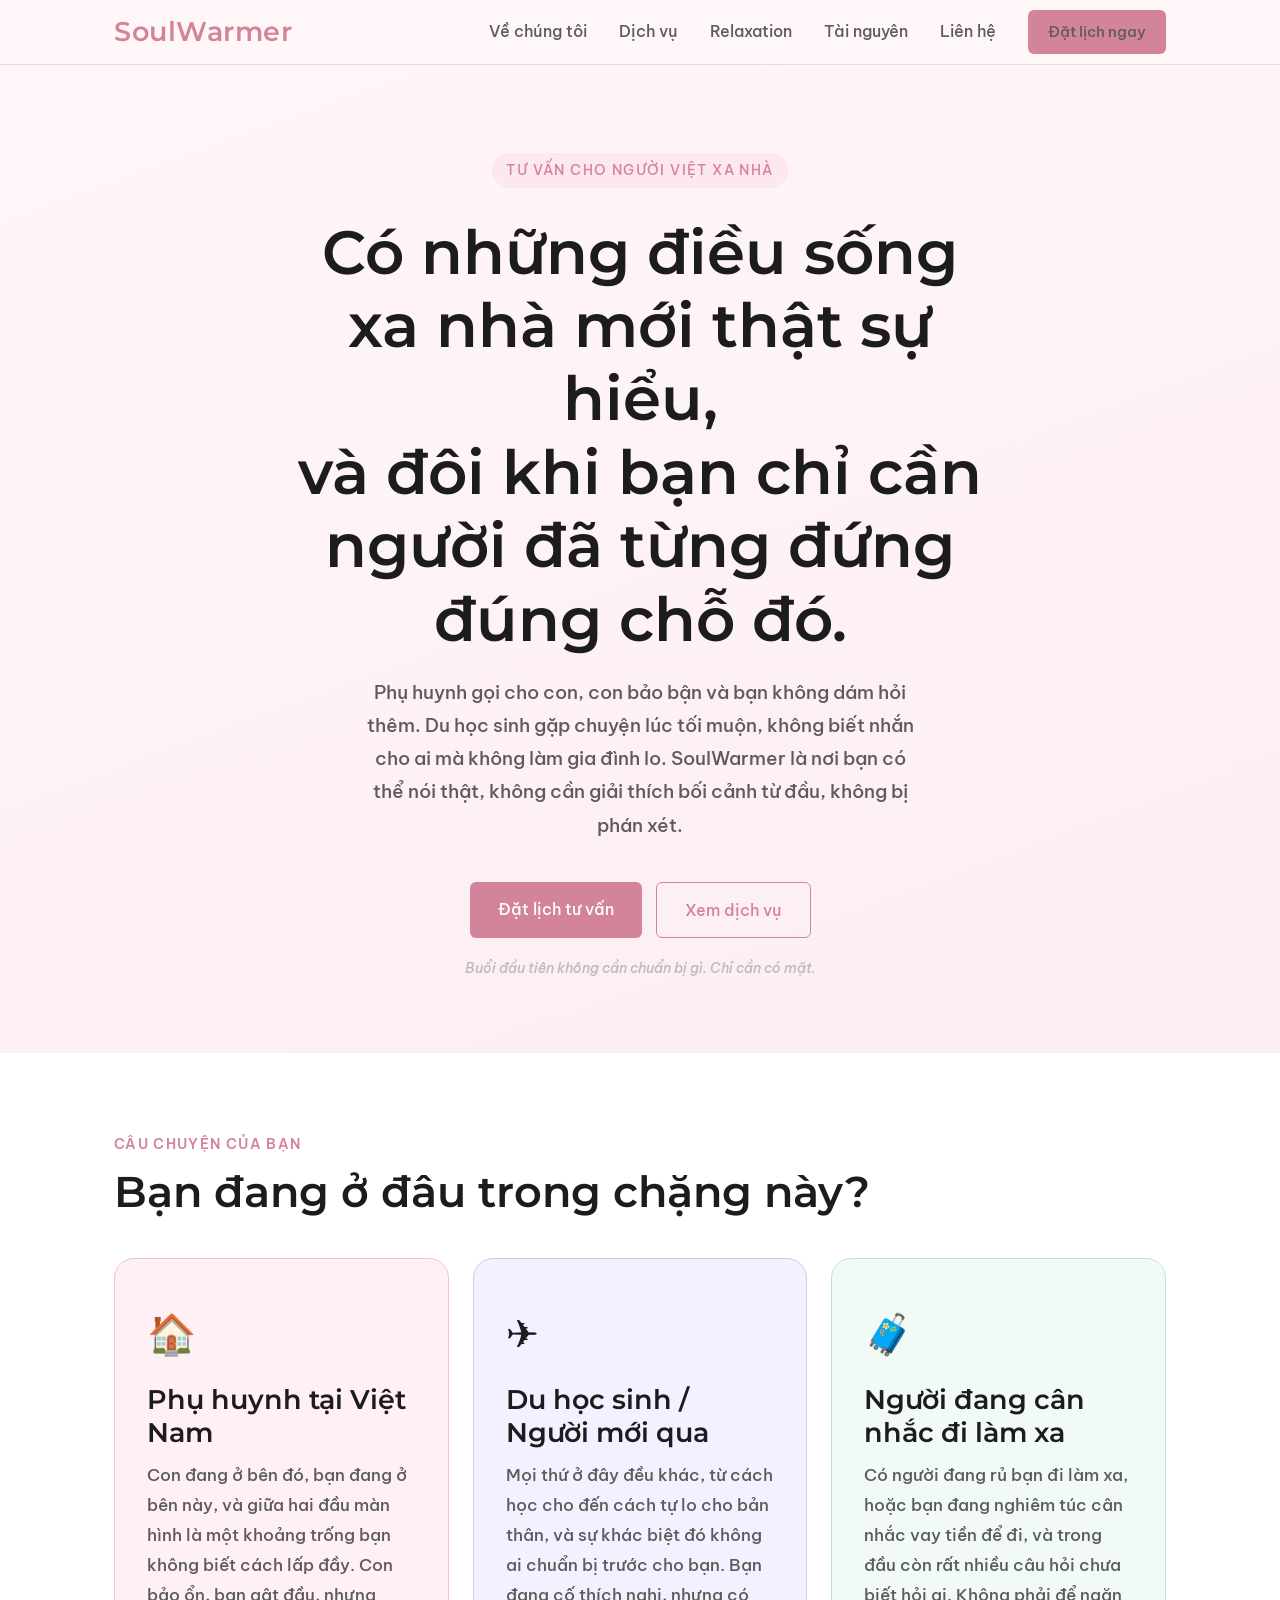
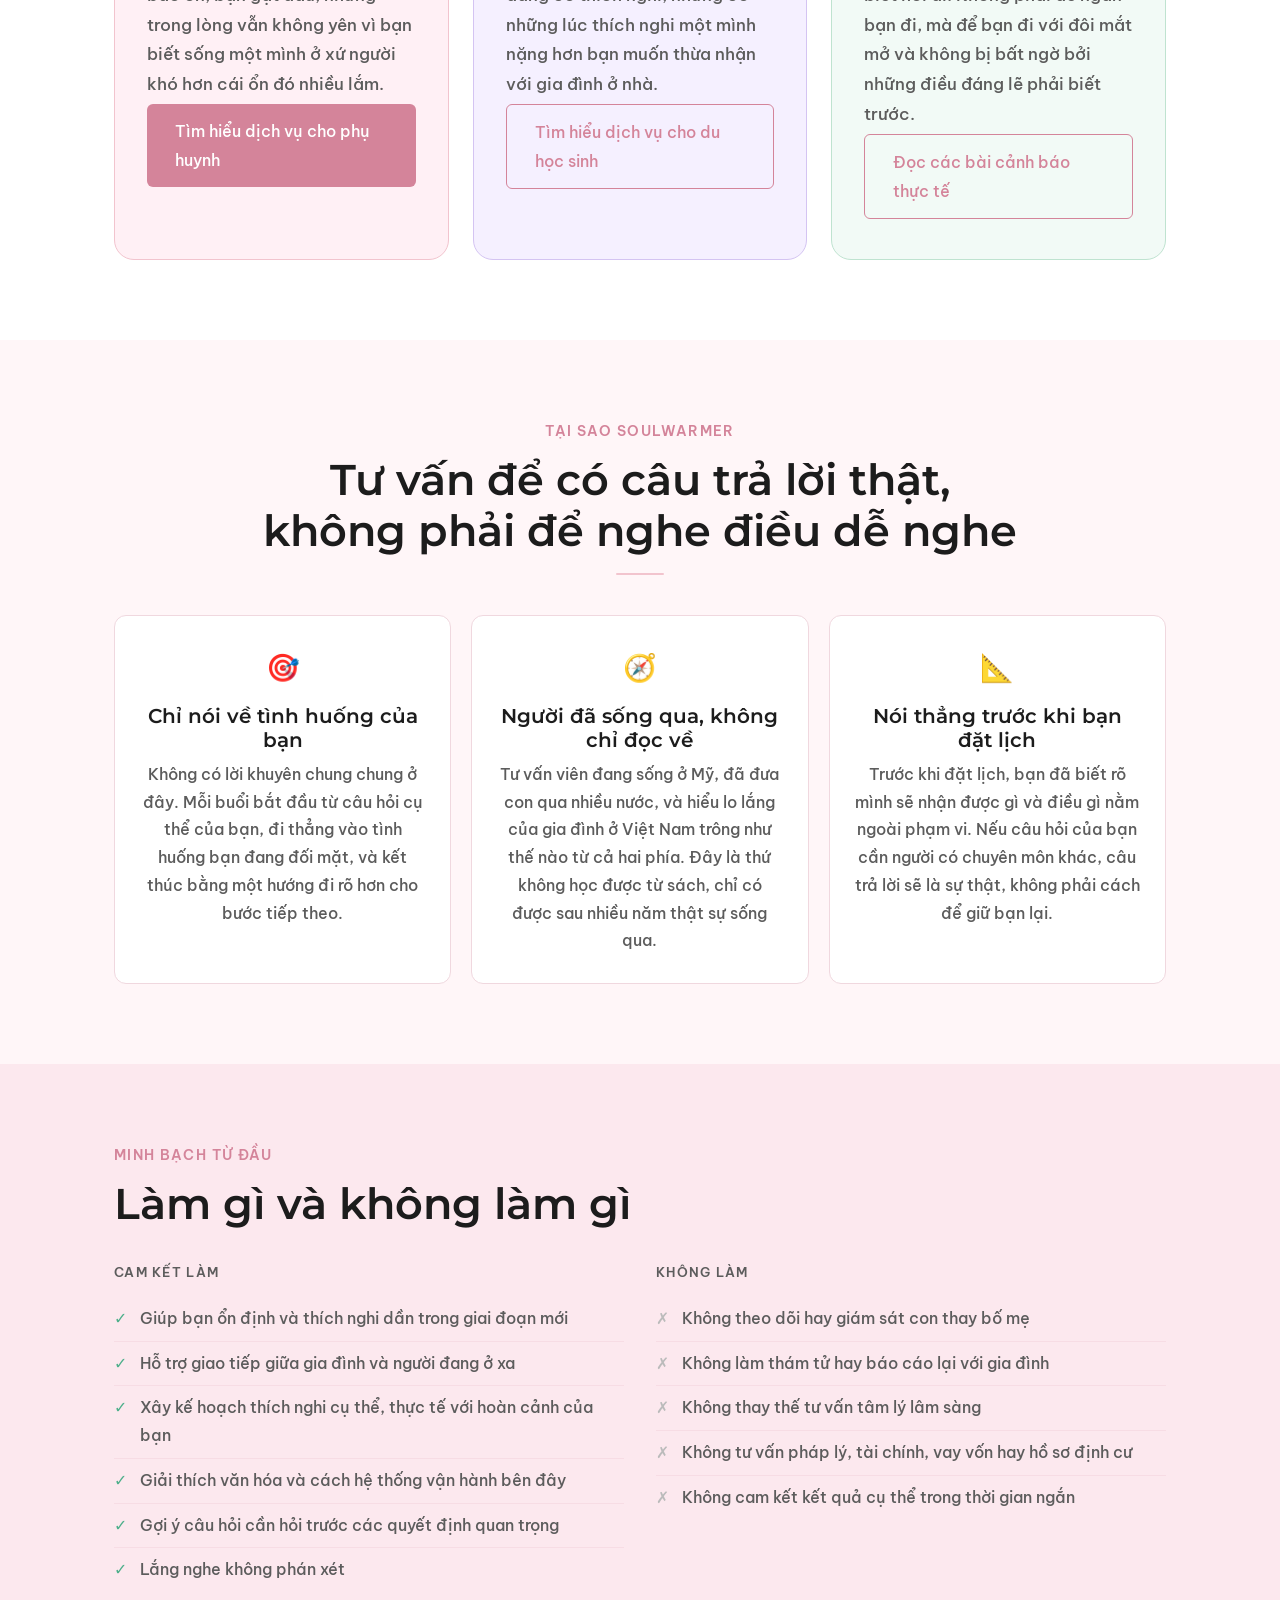
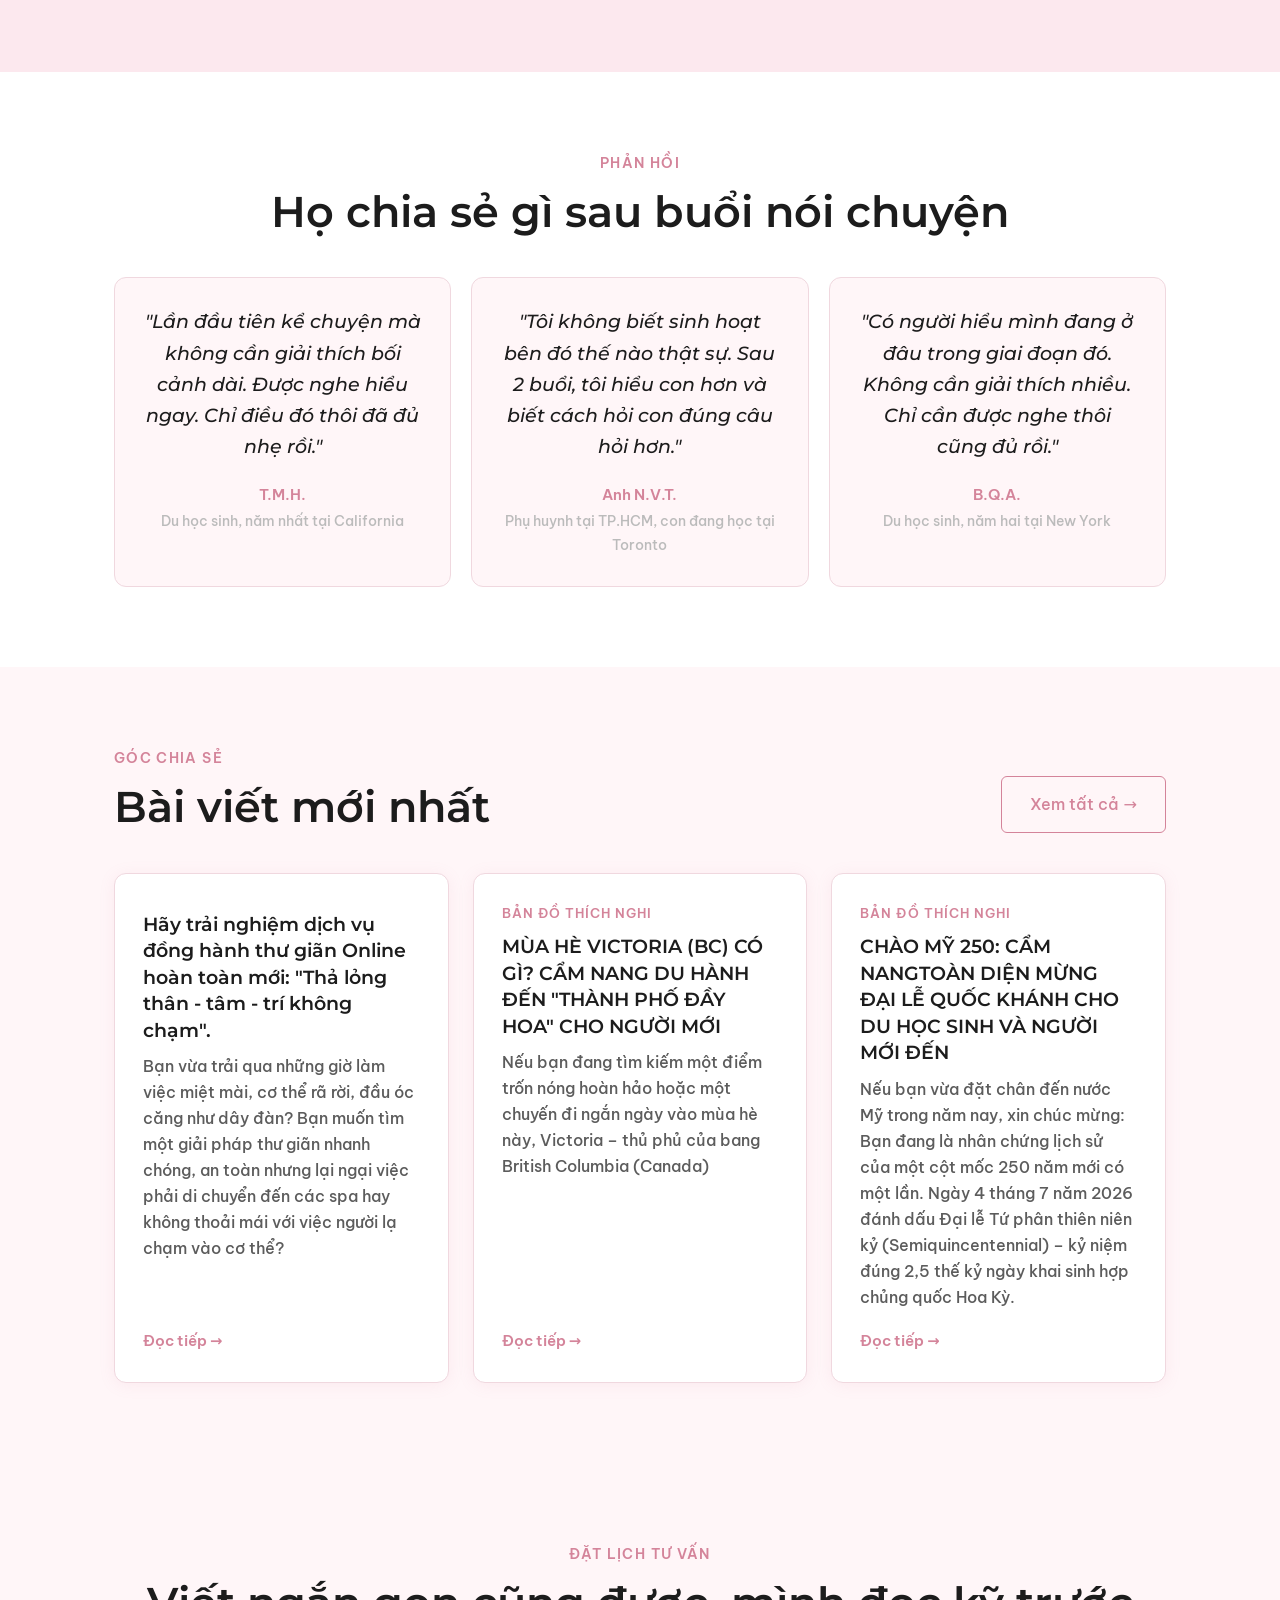
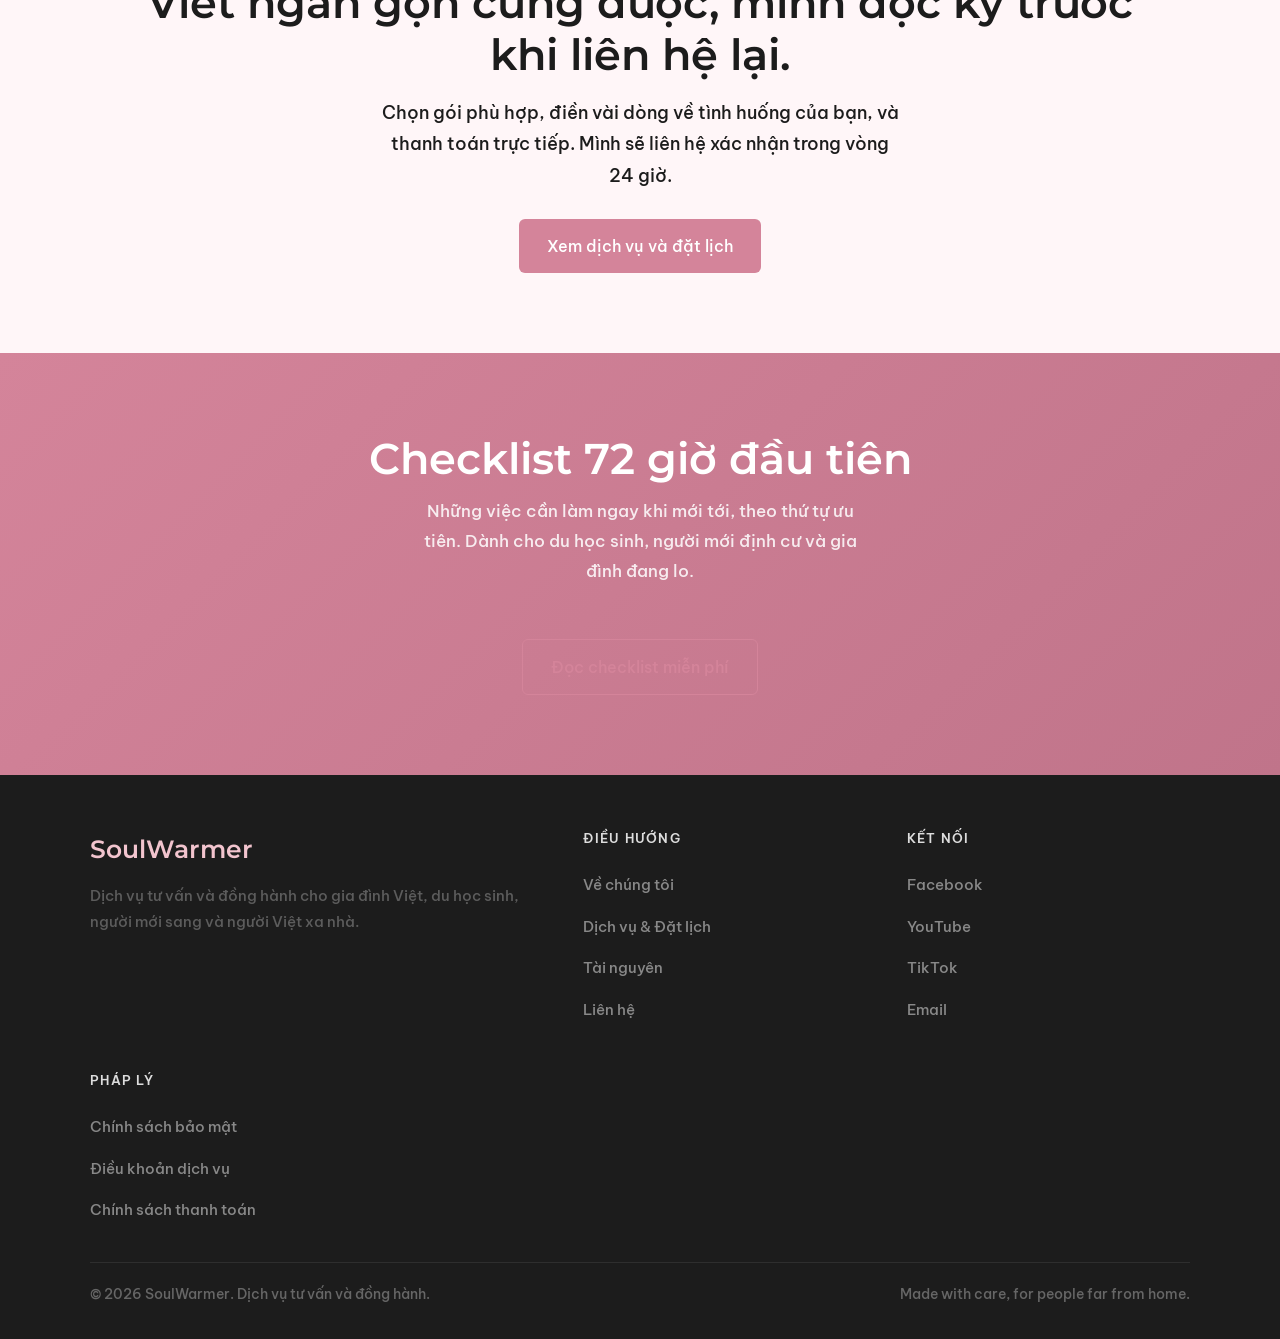
==== commit e5b148e7: "Add Relaxation nav tab on all pages + skip-to-next-phase button in session timer Co-Authored-By: Cla" ====
--- a/index.html
+++ b/index.html
@@ -19,6 +19,7 @@
       <nav class="nav-links">
         <a href="pages/about.html">Về chúng tôi</a>
         <a href="pages/services.html">Dịch vụ</a>
+        <a href="pages/hoi-tho.html">Relaxation</a>
         <a href="pages/content-hub.html">Tài nguyên</a>
         <a href="pages/contact.html">Liên hệ</a>
         <a href="pages/services.html" class="btn btn-primary">Đặt lịch ngay</a>
@@ -30,6 +31,7 @@
     <nav class="nav-mobile" id="mobileMenu">
       <a href="pages/about.html">Về chúng tôi</a>
       <a href="pages/services.html">Dịch vụ</a>
+      <a href="pages/hoi-tho.html">Relaxation</a>
       <a href="pages/content-hub.html">Tài nguyên</a>
       <a href="pages/contact.html">Liên hệ</a>
       <a href="pages/services.html" class="btn btn-primary" style="text-align:center">Đặt lịch ngay</a>
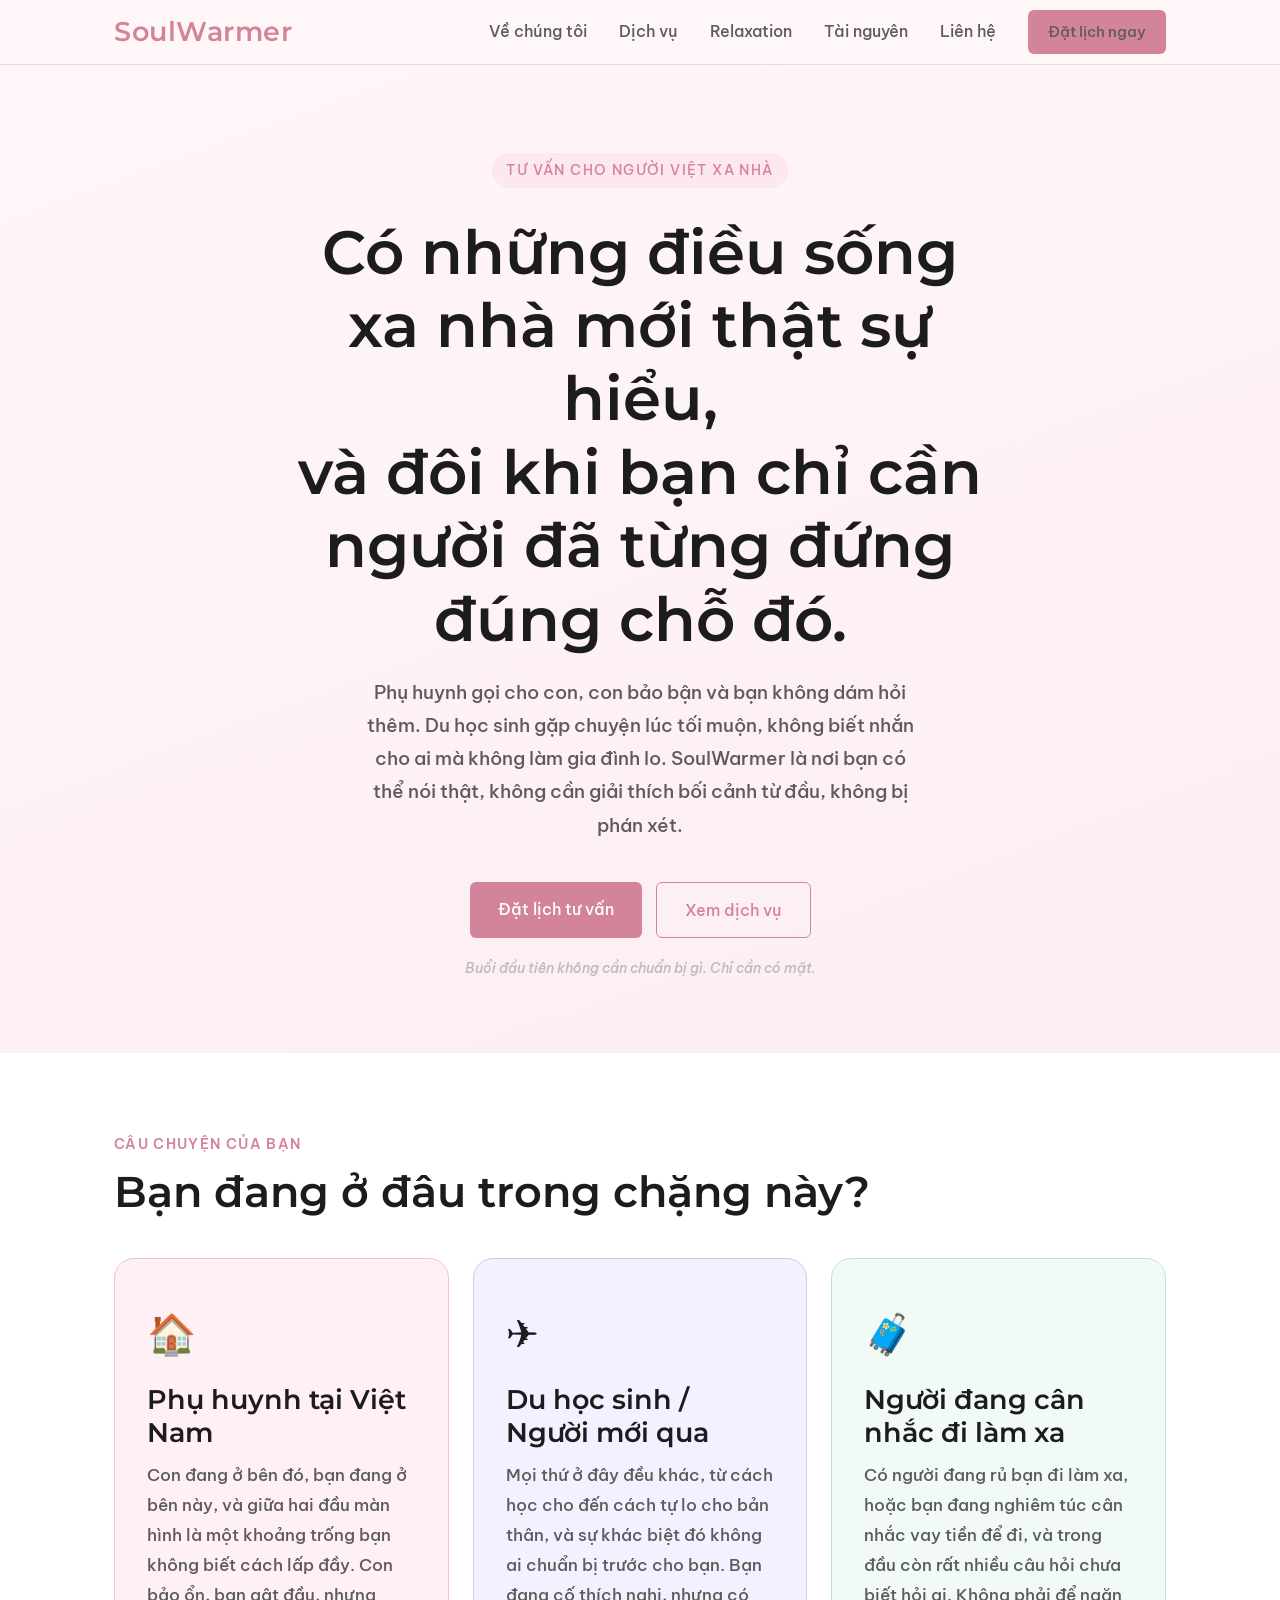
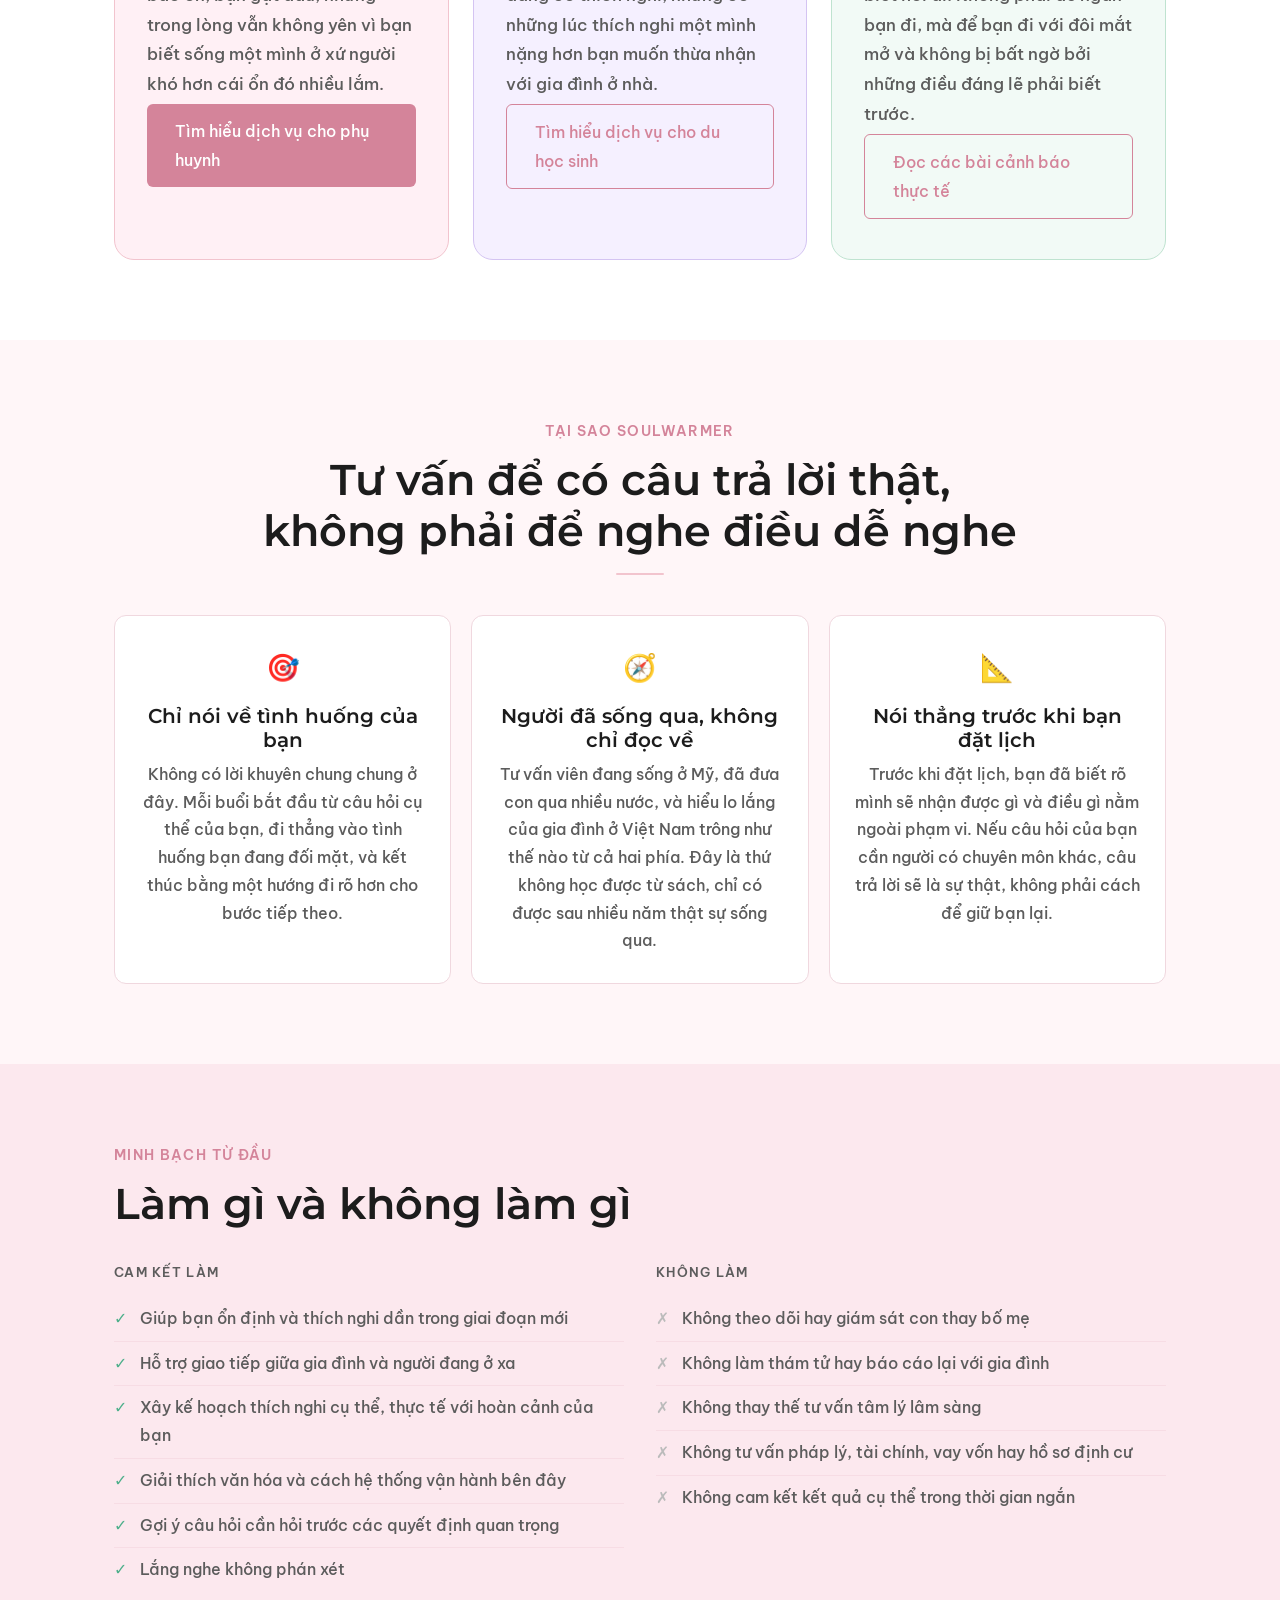
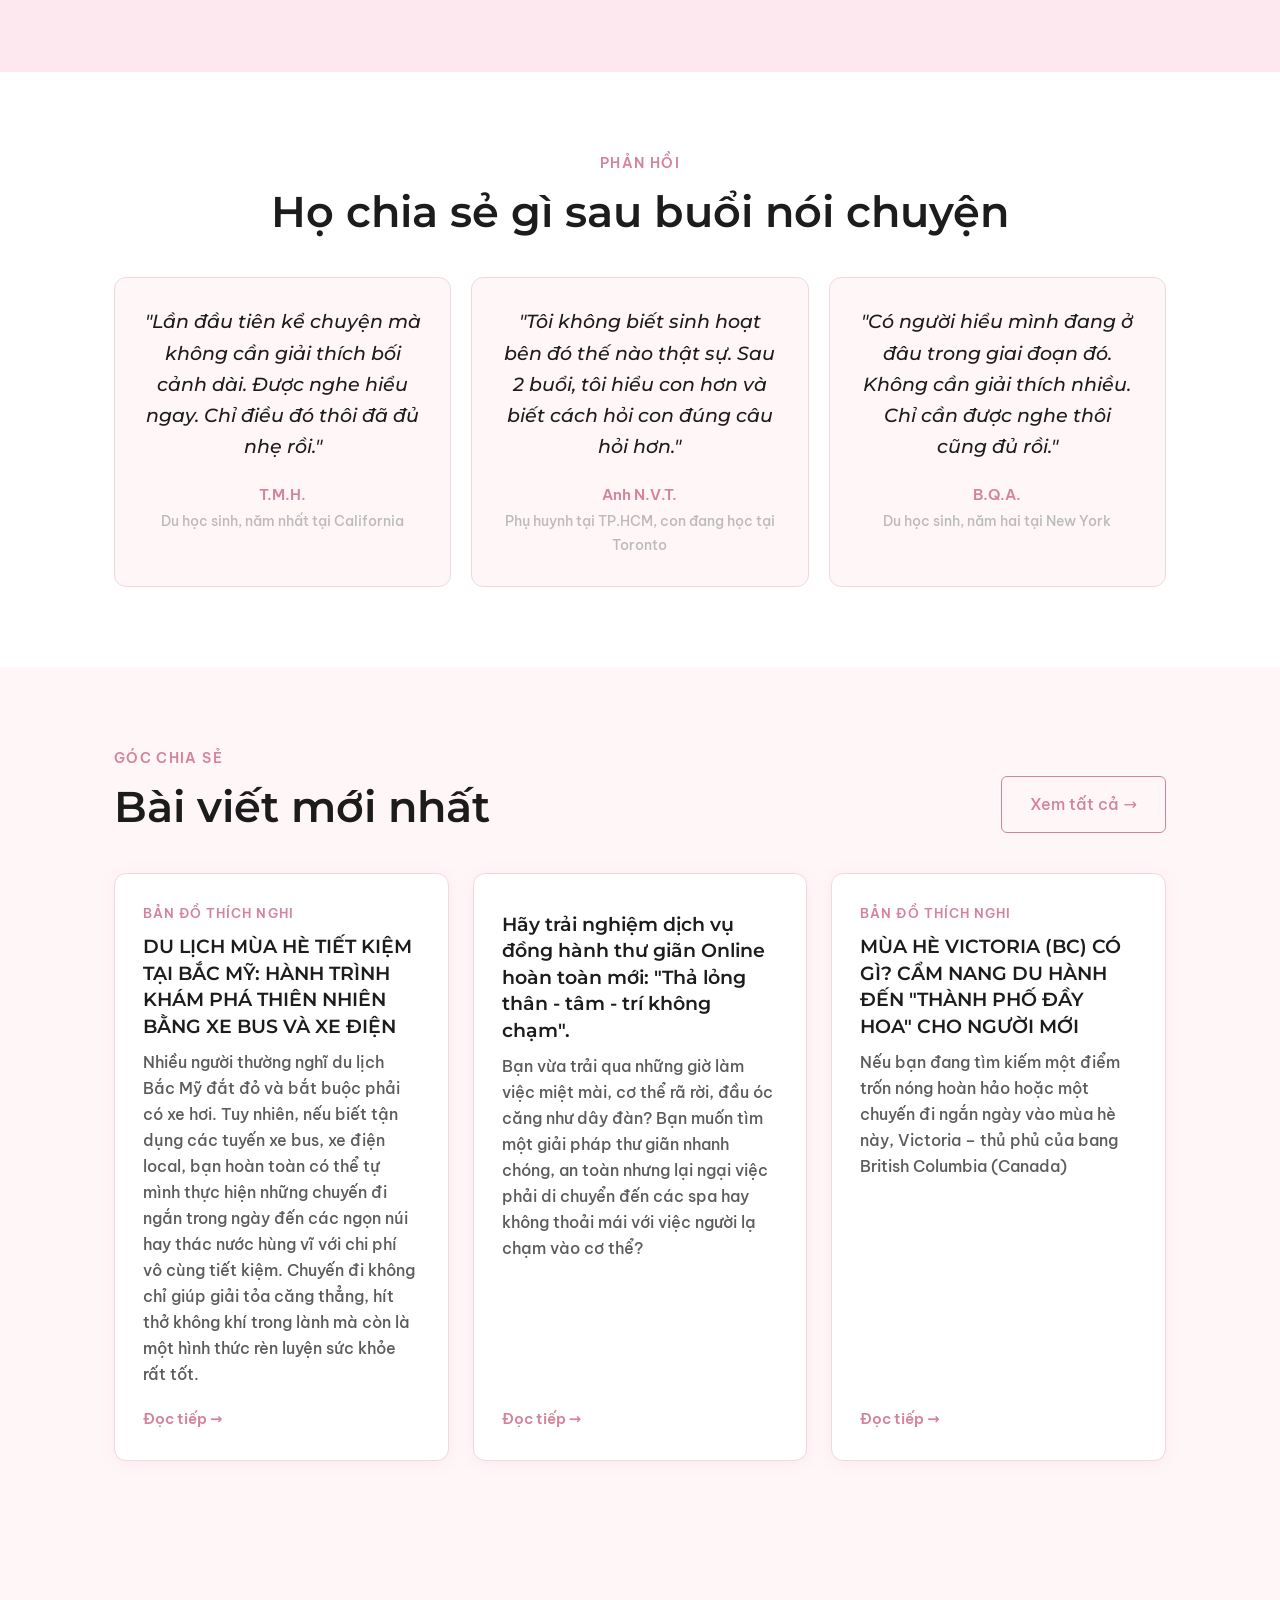
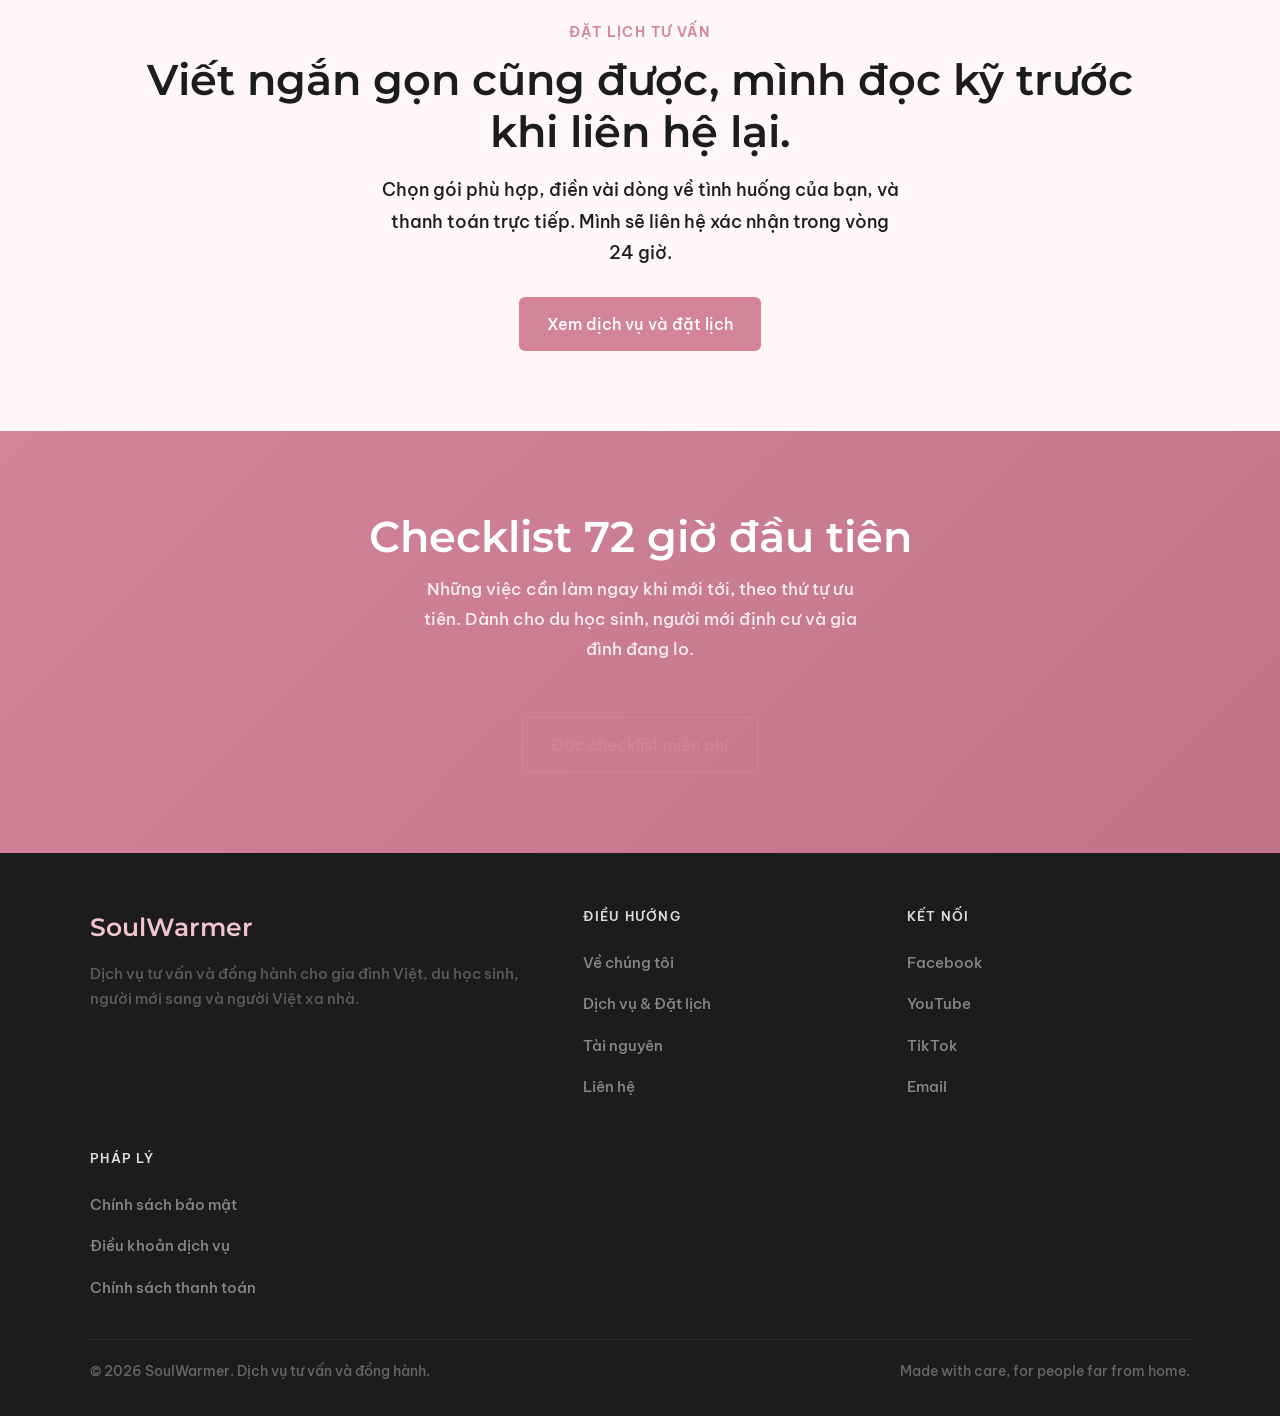
==== commit 8d60ca3b: "Let admin create new blog categories instead of a fixed hardcoded list - data/categories.json is now" ====
--- a/index.html
+++ b/index.html
@@ -247,9 +247,11 @@
 
   <script src="js/main.js"></script>
   <script>
-    fetch('data/posts.json')
-      .then(r => r.json())
-      .then(posts => {
+    Promise.all([
+      fetch('data/posts.json').then(r => r.json()),
+      window.categoryLabelsReady,
+    ])
+      .then(([posts]) => {
         const grid = document.getElementById('homePostsGrid');
         const latest = posts.slice(0, 3);
         if (!latest.length) { grid.innerHTML = '<p class="posts-loading">Chưa có bài viết.</p>'; return; }
